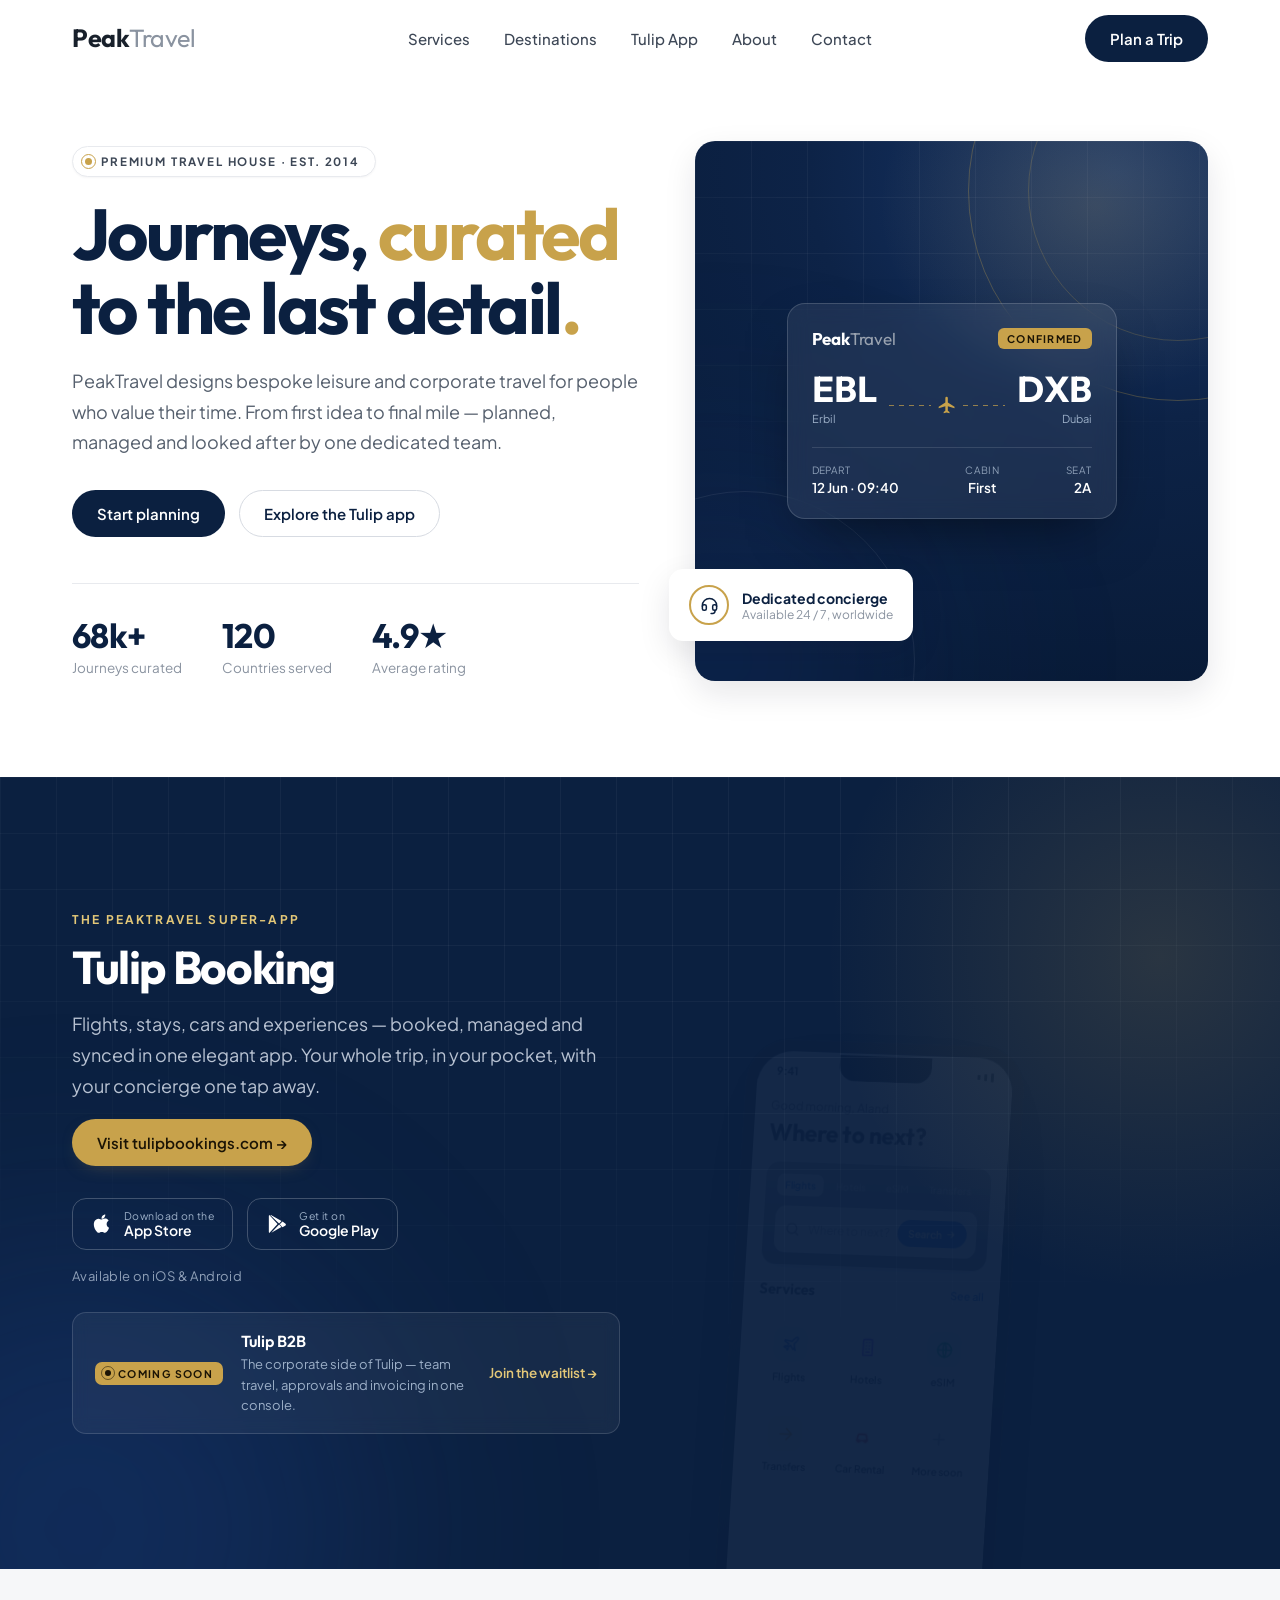
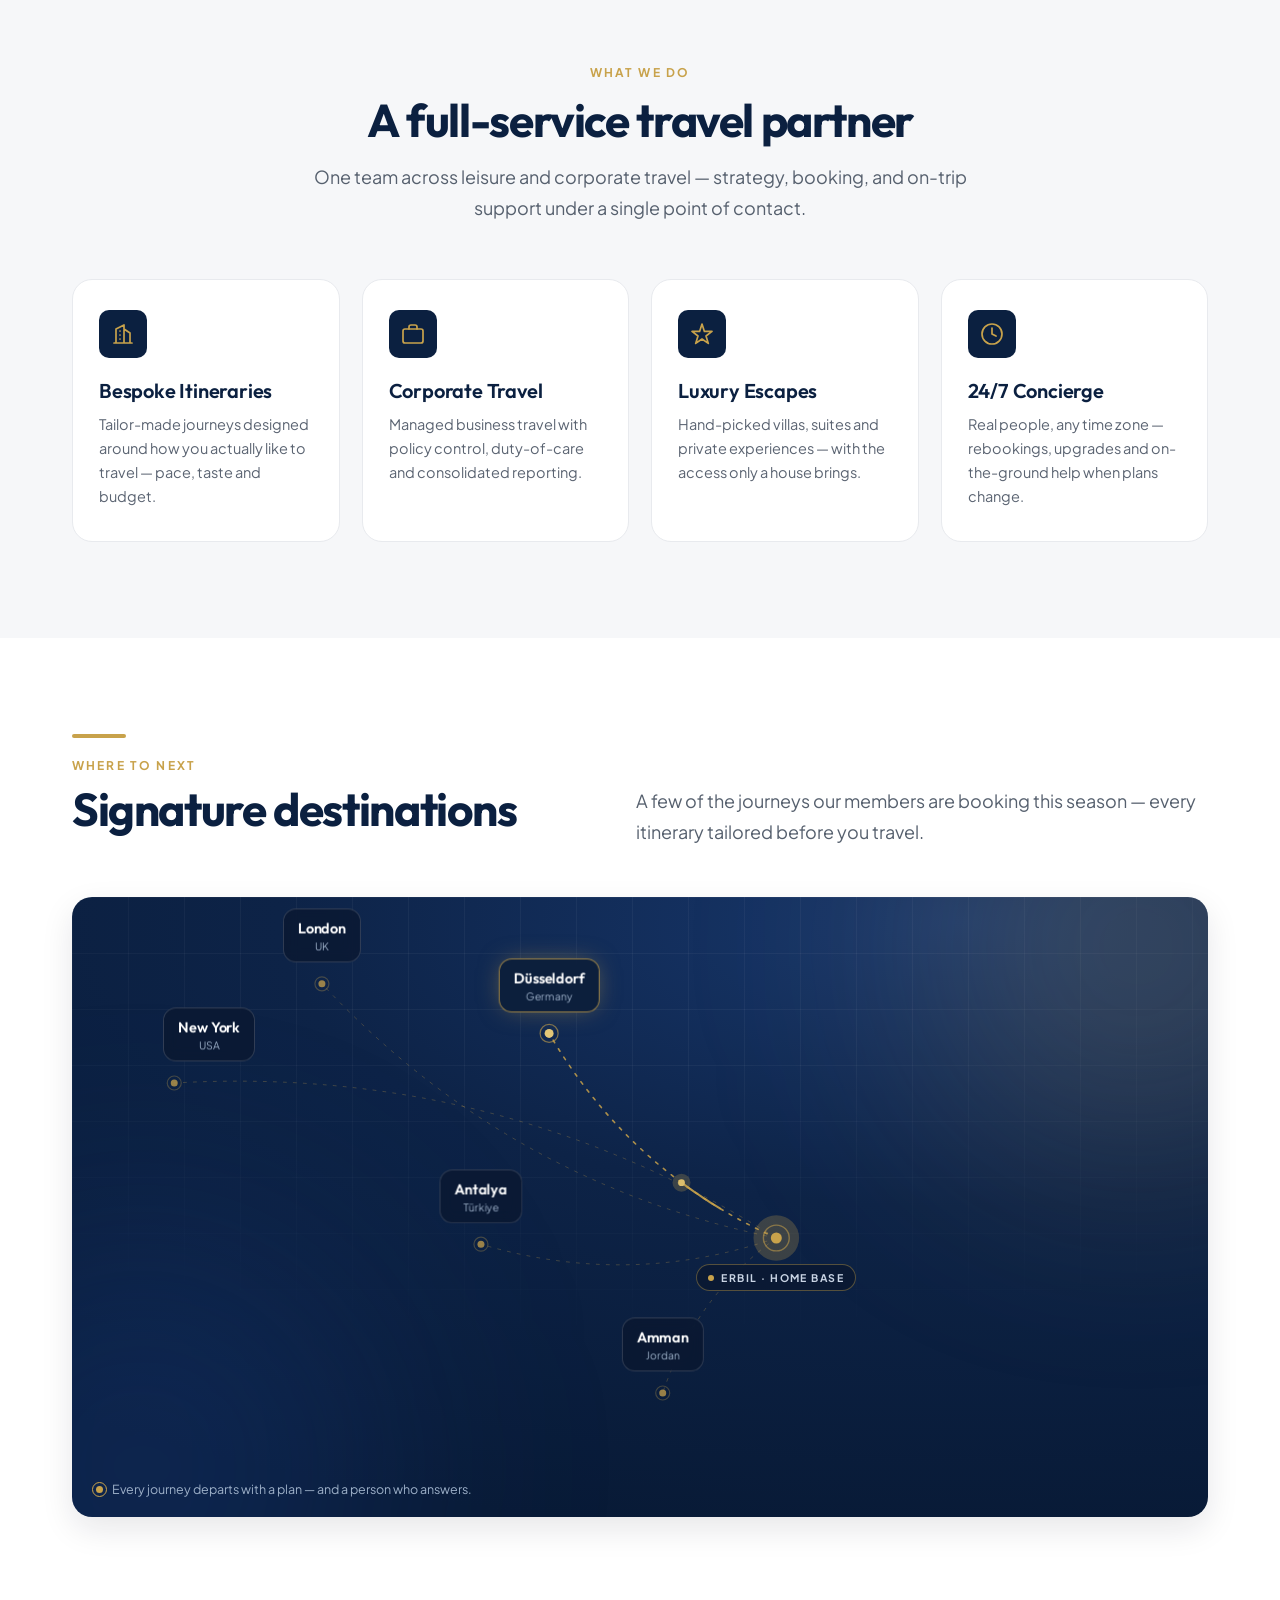
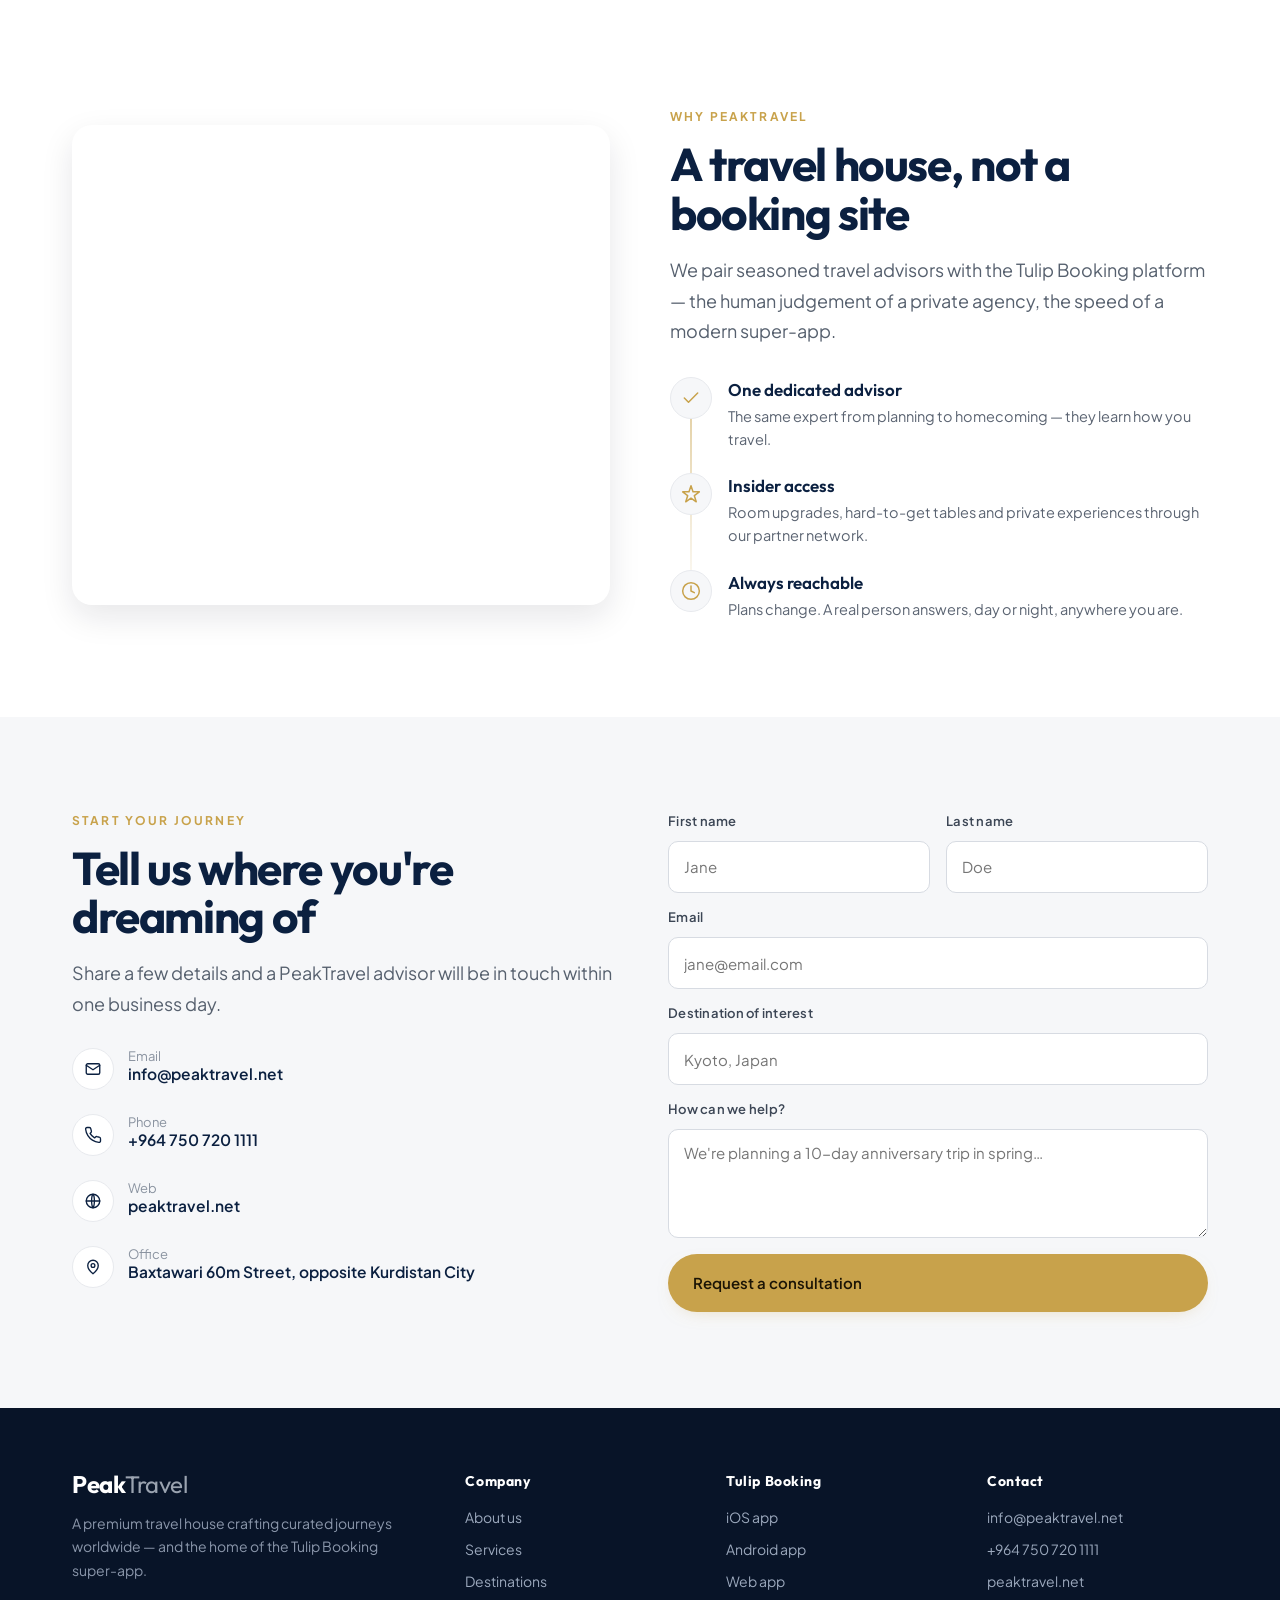
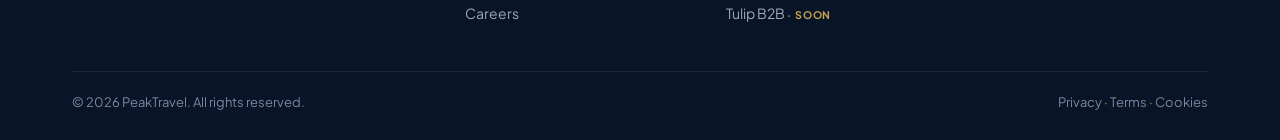
==== index.html @ 91e2e46b "Contact form: deliver submissions to contactform@peaktravel.net Replace the mailto handoff with Form" ====
<!doctype html>
<html lang="en">
<head>
<meta charset="utf-8" />
<meta name="viewport" content="width=device-width, initial-scale=1" />
<title>PeakTravel — Curated Journeys</title>
<link rel="stylesheet" href="styles.css" />
<link rel="icon" type="image/svg+xml" href="assets/logo-icon.svg" />
<script src="assets/image-slot.js"></script>
<style>
  *, *::before, *::after { box-sizing: border-box; }
  :root {
    --ink: #0B2040;
    --ink-2: #18202B;
    --gold: #C8A24B;
    --gold-soft: #E4C878;
    --gray: #8A93A0;
    --line: #E8EAEE;
    --bg: #FFFFFF;
    --bg-soft: #F6F7F9;
    --maxw: 1200px;
  }
  html { scroll-behavior: smooth; }
  body {
    margin: 0;
    font-family: var(--pt-font-body);
    color: var(--ink-2);
    background: var(--bg);
    -webkit-font-smoothing: antialiased;
  }
  a { color: inherit; text-decoration: none; }
  img { display: block; max-width: 100%; }
  .wrap { max-width: var(--maxw); margin: 0 auto; padding: 0 32px; }
  .display { font-family: var(--pt-font-display); }
  .eyebrow {
    font-family: var(--pt-font-body); font-size: 12px; font-weight: 700;
    letter-spacing: .18em; text-transform: uppercase; color: var(--gold);
    margin: 0 0 16px;
  }
  h2.section-title {
    font-family: var(--pt-font-display); font-weight: 700;
    font-size: clamp(30px, 4vw, 46px); letter-spacing: -0.03em; line-height: 1.05;
    margin: 0 0 18px; color: var(--ink);
  }
  .lead { font-size: 18px; line-height: 1.7; color: #56606E; max-width: 60ch; }

  /* ---------- Wordmark ---------- */
  .logo { font-family: var(--pt-font-display); font-size: 25px; letter-spacing: -0.02em; line-height: 1; white-space: nowrap; }
  .logo .peak { font-weight: 700; color: var(--ink-2); }
  .logo .travel { font-weight: 400; color: var(--gray); }
  .on-dark .logo .peak, .footer .logo .peak { color: #fff; }
  .on-dark .logo .travel, .footer .logo .travel { color: #9AA3B0; }

  /* ---------- Buttons ---------- */
  .btn {
    display: inline-flex; align-items: center; gap: 9px;
    font-family: var(--pt-font-body); font-weight: 600; font-size: 15px;
    padding: 13px 24px; border-radius: var(--pt-radius-pill);
    border: 1px solid transparent; cursor: pointer; transition: all var(--pt-dur) var(--pt-ease);
    white-space: nowrap;
  }
  .btn-primary { background: var(--ink); color: #fff; }
  .btn-primary:hover { background: #102a52; transform: translateY(-1px); box-shadow: 0 10px 26px -10px rgba(11,32,64,.6); }
  .btn-gold { background: var(--gold); color: #1b1405; }
  .btn-gold:hover { background: var(--gold-soft); transform: translateY(-1px); box-shadow: 0 10px 26px -10px rgba(200,162,75,.7); }
  .btn-ghost { background: transparent; color: var(--ink); border-color: #D7DBE2; }
  .btn-ghost:hover { border-color: var(--ink); }
  .btn-ghost.light { color: #fff; border-color: rgba(255,255,255,.3); }
  .btn-ghost.light:hover { border-color: #fff; background: rgba(255,255,255,.06); }

  /* ---------- Header ---------- */
  header {
    position: sticky; top: 0; z-index: 50;
    background: rgba(255,255,255,.82); backdrop-filter: saturate(180%) blur(14px);
    border-bottom: 1px solid transparent; transition: border-color var(--pt-dur), box-shadow var(--pt-dur);
  }
  header.scrolled { border-bottom-color: var(--line); box-shadow: 0 1px 0 rgba(15,23,42,.02); }
  .nav { display: flex; align-items: center; justify-content: space-between; height: 76px; }
  .nav-links { display: flex; align-items: center; gap: 34px; }
  .nav-links a {
    font-size: 15px; font-weight: 500; color: #3C4655; position: relative; padding: 4px 0;
    transition: color var(--pt-dur);
  }
  .nav-links a::after {
    content: ""; position: absolute; left: 0; right: 100%; bottom: -2px; height: 2px;
    background: var(--gold); transition: right var(--pt-dur) var(--pt-ease);
  }
  .nav-links a:hover { color: var(--ink); }
  .nav-links a:hover::after, .nav-links a.active::after { right: 0; }
  .nav-links a.active { color: var(--ink); }
  .nav-right { display: flex; align-items: center; gap: 18px; }
  .menu-btn { display: none; background: none; border: 0; cursor: pointer; padding: 4px; }
  .mobile-menu { display: none; }
  @media (max-width: 880px) {
    .nav-links { display: none; }
    .nav-cta { display: none; }
    .menu-btn { display: inline-flex; }
    .mobile-menu { display: flex; flex-direction: column; gap: 4px; max-height: 0; overflow: hidden; transition: max-height .36s var(--pt-ease); background: rgba(255,255,255,.97); backdrop-filter: saturate(180%) blur(14px); border-bottom: 1px solid var(--line); padding: 0 32px; }
    .mobile-menu.open { max-height: 420px; padding: 10px 32px 22px; }
    .mobile-menu a { font-size: 16px; font-weight: 500; color: #2A3340; padding: 13px 2px; border-bottom: 1px solid #F0F2F5; }
    .mobile-menu a.btn { border-bottom: 0; color: #fff; }
  }

  /* ---------- Hero ---------- */
  .hero { position: relative; overflow: hidden; padding: 88px 0 96px; }
  .hero-grid { display: grid; grid-template-columns: 1.05fr 0.95fr; gap: 56px; align-items: center; }
  .hero h1 {
    font-family: var(--pt-font-display); font-weight: 700;
    font-size: clamp(40px, 6vw, 72px); line-height: 1.02; letter-spacing: -0.035em;
    margin: 0 0 22px; color: var(--ink);
  }
  .hero h1 .em { color: var(--gold); }
  .hero .lead { margin-bottom: 32px; }
  .hero-cta { display: flex; gap: 14px; flex-wrap: wrap; }
  .hero-stats { display: flex; gap: 40px; margin-top: 46px; padding-top: 30px; border-top: 1px solid var(--line); }
  .stat .n { font-family: var(--pt-font-display); font-weight: 700; font-size: 34px; letter-spacing: -0.02em; color: var(--ink); }
  .stat .l { font-size: 13.5px; color: var(--gray); margin-top: 2px; }
  .hero-visual { position: relative; }
  .hero-visual image-slot { width: 100%; height: 540px; box-shadow: var(--pt-shadow-3); }
  .hero-badge {
    position: absolute; left: -26px; bottom: 40px; background: #fff;
    border-radius: var(--pt-radius-md); box-shadow: var(--pt-shadow-3);
    padding: 16px 20px; display: flex; align-items: center; gap: 13px;
  }
  .hero-badge .ring { width: 40px; height: 40px; border-radius: 50%; border: 2px solid var(--gold); display: flex; align-items: center; justify-content: center; font-family: var(--pt-font-display); font-weight: 700; color: var(--ink); }
  .hero-badge .t1 { font-weight: 700; font-size: 14px; color: var(--ink); }
  .hero-badge .t2 { font-size: 12px; color: var(--gray); }
  @media (max-width: 880px) {
    .hero-grid { grid-template-columns: 1fr; gap: 36px; }
    .hero-visual image-slot { height: 360px; }
  }

  /* ---------- Section base ---------- */
  section { padding: 96px 0; }
  .section-head { max-width: 720px; margin: 0 auto 56px; text-align: center; }
  .section-head .lead { margin: 0 auto; }

  /* ---------- Services ---------- */
  #services { background: var(--bg-soft); }
  .svc-grid { display: grid; grid-template-columns: repeat(4, 1fr); gap: 22px; }
  .svc {
    background: #fff; border: 1px solid var(--line); border-radius: var(--pt-radius-lg);
    padding: 30px 26px 32px; transition: transform var(--pt-dur) var(--pt-ease), box-shadow var(--pt-dur);
  }
  .svc:hover { transform: translateY(-6px); box-shadow: var(--pt-shadow-3); border-color: #DDE1E8; }
  .svc .ico { width: 48px; height: 48px; border-radius: var(--pt-radius-sm); background: #0B2040; color: var(--gold); display: flex; align-items: center; justify-content: center; margin-bottom: 20px; }
  .svc h3 { font-family: var(--pt-font-display); font-weight: 600; font-size: 20px; letter-spacing: -0.01em; margin: 0 0 10px; color: var(--ink); }
  .svc p { font-size: 14.5px; line-height: 1.65; color: #5B6472; margin: 0; }
  @media (max-width: 980px) { .svc-grid { grid-template-columns: repeat(2, 1fr); } }
  @media (max-width: 560px) { .svc-grid { grid-template-columns: 1fr; } }

  /* ---------- Destinations — Route Board ---------- */
  .routes-panel { position: relative; height: 620px; border-radius: var(--pt-radius-lg); overflow: hidden;
    background: radial-gradient(130% 100% at 78% 4%, #18386e 0%, #0d2347 46%, #081a36 100%); box-shadow: var(--pt-shadow-3); }
  #routes-canvas { position: absolute; inset: 0; width: 100%; height: 100%; display: block; z-index: 1; }
  .node-chip { position: absolute; z-index: 3; transform: translate(-50%, -140%); display: flex; flex-direction: column; align-items: center; gap: 2px; padding: 9px 14px; border-radius: 13px; background: rgba(10,23,46,.72); border: 1px solid rgba(255,255,255,.16); backdrop-filter: blur(8px); cursor: pointer; white-space: nowrap;
    transition: border-color var(--pt-dur) var(--pt-ease), box-shadow var(--pt-dur) var(--pt-ease), background var(--pt-dur) var(--pt-ease), transform var(--pt-dur) var(--pt-ease); }
  .node-chip b { font-family: var(--pt-font-display); font-weight: 600; font-size: 14.5px; color: #fff; letter-spacing: -0.01em; }
  .node-chip span { font-size: 10.5px; color: #9DB0C8; }
  .node-chip:hover, .node-chip.active { border-color: rgba(200,162,75,.75); background: rgba(13,30,58,.9); box-shadow: 0 0 26px -6px rgba(200,162,75,.55); }
  .node-chip:hover { transform: translate(-50%, -146%); }
  .node-chip.edge-l { transform: translate(-12%, -140%); }
  .node-chip.edge-l:hover { transform: translate(-12%, -146%); }
  .node-chip.edge-r { transform: translate(-88%, -140%); }
  .node-chip.edge-r:hover { transform: translate(-88%, -146%); }
  .hub-tag { position: absolute; z-index: 3; transform: translate(-50%, 26px); display: inline-flex; align-items: center; gap: 7px; font-size: 10.5px; font-weight: 700; letter-spacing: .14em; text-transform: uppercase; color: #C9D4E4; background: rgba(10,23,46,.7); border: 1px solid rgba(200,162,75,.4); padding: 6px 11px; border-radius: 999px; backdrop-filter: blur(6px); pointer-events: none; }
  .hub-tag .dot { width: 6px; height: 6px; border-radius: 50%; background: var(--gold); }
  .routes-foot { position: absolute; left: 24px; bottom: 20px; z-index: 3; display: flex; align-items: center; gap: 9px; font-size: 12.5px; color: #9DB0C8; }
  .routes-foot .dot { width: 7px; height: 7px; border-radius: 50%; background: var(--gold); position: relative; flex: none; }
  .routes-foot .dot::after { content: ""; position: absolute; inset: -4px; border-radius: 50%; border: 1px solid var(--gold); animation: ping 1.9s cubic-bezier(0,0,.2,1) infinite; }
  @media (max-width: 880px) { .routes-panel { height: 520px; } .node-chip { padding: 7px 11px; } .node-chip b { font-size: 12.5px; } .node-chip span { font-size: 9.5px; } }
  @media (prefers-reduced-motion: reduce) { .routes-foot .dot::after { animation: none; } }

  /* ---------- Tulip showcase ---------- */
  #tulip { background: var(--ink); color: #fff; overflow: hidden; position: relative; }
  #tulip::before { content:""; position:absolute; width:760px; height:760px; right:-260px; top:-200px; border-radius:50%; background: radial-gradient(circle, rgba(200,162,75,.16), transparent 62%); pointer-events:none; }
  .tulip-grid { display: grid; grid-template-columns: 1fr 1fr; gap: 40px; align-items: center; position: relative; }
  #tulip .eyebrow { color: var(--gold-soft); }
  #tulip h2 { color: #fff; }
  #tulip .lead { color: #B8C2D2; }
  .badges { display: flex; gap: 14px; margin: 30px 0 18px; flex-wrap: wrap; }
  .store {
    display: inline-flex; align-items: center; gap: 11px; padding: 11px 18px;
    border: 1px solid rgba(255,255,255,.22); border-radius: var(--pt-radius-md);
    transition: all var(--pt-dur) var(--pt-ease); cursor: pointer;
  }
  .store:hover { background: rgba(255,255,255,.07); border-color: rgba(255,255,255,.4); transform: translateY(-2px); }
  .store .glyph { width: 22px; height: 22px; color: #fff; }
  .store .st { display: flex; flex-direction: column; line-height: 1.15; }
  .store .st small { font-size: 10.5px; color: #9DB0C8; letter-spacing: .04em; }
  .store .st b { font-size: 14px; font-weight: 600; }
  .avail { font-size: 13px; color: #8FA0B8; letter-spacing: .03em; }

  /* ---------- Tulip B2B — coming soon ---------- */
  .b2b { display: flex; align-items: center; gap: 18px; margin-top: 28px; max-width: 560px; scroll-margin-top: 96px;
    background: rgba(255,255,255,.05); border: 1px solid rgba(255,255,255,.14);
    border-radius: var(--pt-radius-md); padding: 18px 22px; backdrop-filter: blur(8px); }
  .b2b .tag { flex: none; display: inline-flex; align-items: center; gap: 7px; font-size: 10.5px; font-weight: 700; letter-spacing: .13em; text-transform: uppercase; color: #1b1405; background: var(--gold); padding: 5px 10px; border-radius: 7px; }
  .b2b .tag .pulse { width: 6px; height: 6px; border-radius: 50%; background: #1b1405; position: relative; }
  .b2b .tag .pulse::after { content: ""; position: absolute; inset: -4px; border-radius: 50%; border: 1px solid rgba(27,20,5,.55); animation: ping 1.8s cubic-bezier(0,0,.2,1) infinite; }
  @keyframes ping { 0% { transform: scale(.5); opacity: 1; } 80%, 100% { transform: scale(1.6); opacity: 0; } }
  .b2b b { font-family: var(--pt-font-display); font-weight: 600; font-size: 16px; color: #fff; display: block; }
  .b2b p { margin: 3px 0 0; font-size: 13px; line-height: 1.55; color: #9DB0C8; }
  .b2b a.wl { margin-left: auto; flex: none; font-size: 13.5px; font-weight: 600; color: var(--gold-soft); white-space: nowrap; border-bottom: 1px solid transparent; transition: border-color var(--pt-dur); }
  .b2b a.wl:hover { border-bottom-color: var(--gold-soft); }
  @media (max-width: 560px) { .b2b { flex-wrap: wrap; } .b2b a.wl { margin-left: 0; } }
  @media (prefers-reduced-motion: reduce) { .b2b .tag .pulse::after { animation: none; } }

  @keyframes glowDrift { 0%, 100% { opacity: .8; transform: translate3d(0,0,0) scale(1); } 50% { opacity: 1; transform: translate3d(-30px, 24px, 0) scale(1.07); } }
  @media (prefers-reduced-motion: no-preference) { #tulip::before { animation: glowDrift 11s ease-in-out infinite; } }

  /* phones */
  .stage { position: relative; height: 600px; display: flex; align-items: center; justify-content: center; perspective: 1600px; padding-right: 130px; }
  .ph-main, .ph-sub { will-change: transform, opacity; }
  .phone {
    position: relative; width: 290px; height: 590px; border-radius: 46px;
    background: linear-gradient(155deg, #20262E, #0d1116); padding: 12px;
    box-shadow: 0 40px 90px -30px rgba(0,0,0,.8), 0 0 0 1px rgba(255,255,255,.05) inset, 0 0 60px -10px rgba(200,162,75,.25);
    transform: rotateY(-16deg) rotateX(6deg) rotateZ(2deg);
    transform-style: preserve-3d; will-change: transform;
  }
  .phone.float { animation: floaty 7s ease-in-out infinite; }
  @keyframes floaty { 0%,100% { transform: rotateY(-16deg) rotateX(6deg) rotateZ(2deg) translateY(0); } 50% { transform: rotateY(-13deg) rotateX(5deg) rotateZ(1.5deg) translateY(-18px); } }
  .phone .screen { position: relative; width: 100%; height: 100%; border-radius: 36px; overflow: hidden; background: #0e1420; }
  .phone .screen image-slot { width: 100%; height: 100%; }
  .phone .notch { position: absolute; top: 14px; left: 50%; transform: translateX(-50%); width: 96px; height: 26px; background: #0c1015; border-radius: 0 0 16px 16px; z-index: 4; }
  .ph-sub { position: absolute; left: calc(50% + 26px); top: 108px; z-index: -1; }
  .phone-2 {
    position: relative; width: 234px; height: 476px; border-radius: 38px;
    background: linear-gradient(155deg, #20262E, #0d1116); padding: 10px;
    box-shadow: 0 30px 70px -28px rgba(0,0,0,.75), 0 0 0 1px rgba(255,255,255,.04) inset;
    transform: rotateY(-15deg) rotateX(5deg) rotateZ(5deg); opacity: .96;
  }
  .phone-2.float { animation: floaty2 8s ease-in-out infinite; }
  @keyframes floaty2 { 0%,100% { transform: rotateY(-15deg) rotateX(5deg) rotateZ(5deg) translateY(0);} 50% { transform: rotateY(-13deg) rotateX(4deg) rotateZ(4.5deg) translateY(-12px);} }
  .phone-2 .screen { position:relative; width:100%; height:100%; border-radius: 30px; overflow:hidden; background:#0e1420;}
  .phone-2 .screen image-slot { width:100%; height:100%; }
  @media (max-width: 980px) {
    .tulip-grid { grid-template-columns: 1fr; gap: 20px; }
    .stage { height: 540px; transform: scale(.92); }
  }
  @media (max-width: 640px) {
    .ph-sub { display: none; }
    .stage { padding-right: 0; }
  }

  /* ---------- About / why ---------- */
  #about .about-grid { display:grid; grid-template-columns: 1fr 1fr; gap: 60px; align-items:center; }
  .why-list { display: grid; gap: 22px; margin-top: 8px; }
  .why { display: flex; gap: 16px; }
  .why .b { flex: none; width: 42px; height: 42px; border-radius: 50%; background: var(--bg-soft); border: 1px solid var(--line); display:flex; align-items:center; justify-content:center; color: var(--gold); }
  .why h4 { font-family: var(--pt-font-display); font-weight:600; font-size: 17px; margin: 2px 0 5px; color: var(--ink); }
  .why p { font-size: 14.5px; color:#5B6472; margin:0; line-height:1.6; }
  .about-visual image-slot, .about-visual .imgfill { width:100%; height: 480px; border-radius: var(--pt-radius-lg); box-shadow: var(--pt-shadow-3); }
  @media (max-width:880px){ #about .about-grid{ grid-template-columns:1fr; gap:36px;} .about-visual image-slot{height:340px;} }

  /* ---------- Contact ---------- */
  #contact { background: var(--bg-soft); }
  .contact-grid { display:grid; grid-template-columns: 1fr 1fr; gap: 56px; }
  .form { display: grid; gap: 16px; }
  .field { display:grid; gap:7px; }
  .field label { font-size: 13px; font-weight:600; color:#3C4655; letter-spacing:.02em; }
  .field input, .field textarea, .field select {
    font-family: var(--pt-font-body); font-size: 15px; padding: 13px 15px;
    border: 1px solid #D7DBE2; border-radius: var(--pt-radius-sm); background:#fff; color: var(--ink-2);
    transition: border-color var(--pt-dur), box-shadow var(--pt-dur);
  }
  .field input:focus, .field textarea:focus, .field select:focus { outline:none; border-color: var(--gold); box-shadow: 0 0 0 3px rgba(200,162,75,.16); }
  .field.row2 { grid-template-columns: 1fr 1fr; display:grid; gap:16px; }
  .contact-info .ci { display:flex; gap:14px; margin-bottom: 24px; align-items:flex-start; }
  .contact-info .ci .b { flex:none; width:42px;height:42px;border-radius:50%; background:#fff; border:1px solid var(--line); display:flex;align-items:center;justify-content:center;color:var(--ink);}
  .contact-info .ci .t1 { font-size:13px; color:var(--gray); }
  .contact-info .ci .t2 { font-weight:600; color: var(--ink); font-size:15.5px; }
  @media (max-width:880px){ .contact-grid{ grid-template-columns:1fr; gap:36px;} .field.row2{grid-template-columns:1fr;} }

  /* ---------- Footer ---------- */
  .footer { background: #081428; color: #B8C2D2; padding: 64px 0 30px; }
  .footer-grid { display:grid; grid-template-columns: 1.6fr 1fr 1fr 1fr; gap: 40px; }
  .footer .logo { font-size: 24px; margin-bottom: 16px; }
  .footer p.desc { font-size: 14px; line-height:1.7; color:#8B97AB; max-width: 34ch; }
  .footer h5 { font-family: var(--pt-font-display); color:#fff; font-size: 14px; letter-spacing:.04em; margin:0 0 16px; }
  .footer ul { list-style:none; margin:0; padding:0; display:grid; gap:11px; }
  .footer ul a { font-size:14px; color:#9CA9BD; transition: color var(--pt-dur); }
  .footer ul a:hover { color:#fff; }
  .footer .bottom { margin-top: 48px; padding-top: 22px; border-top:1px solid rgba(255,255,255,.08); display:flex; justify-content:space-between; align-items:center; font-size:13px; color:#7A879C; flex-wrap:wrap; gap:12px; }
  .footer .bottom .dot { color: var(--gold); }
  @media (max-width:880px){ .footer-grid{grid-template-columns:1fr 1fr; gap:32px;} }

  /* ---- Tulip app mock screens ---- */
  .tb { position:absolute; inset:0; background:#F4F6F9; font-family:var(--pt-font-body); color:#0E1B2E; display:flex; flex-direction:column; overflow:hidden; text-align:left; }
  .tb-status { display:flex; justify-content:space-between; align-items:center; padding:13px 20px 2px; font-size:11px; font-weight:700; }
  .tb-status .sb { display:flex; gap:4px; align-items:center; }
  .tb-status .sb i { display:block; width:3px; height:8px; background:#0E1B2E; border-radius:1px; }
  .tb-head { display:flex; align-items:center; justify-content:space-between; padding:8px 16px 10px; }
  .tb-brand { display:flex; align-items:center; gap:7px; }
  .tb-brand img { width:18px; height:18px; }
  .tb-brand b { font-family:var(--pt-font-display); font-weight:700; font-size:15px; color:#1967D2; letter-spacing:-0.01em; }
  .tb-av { width:30px; height:30px; border-radius:50%; background:linear-gradient(135deg,#3B82F6,#0E3D7E); }
  .tb-body { flex:1; overflow:hidden; padding:0 16px; }
  .tb-greet { font-family:var(--pt-font-display); font-weight:700; font-size:18px; letter-spacing:-0.02em; margin:2px 0 13px; }
  .tb-search { background:#fff; border-radius:16px; box-shadow:0 10px 24px -12px rgba(15,23,42,.22); padding:4px 4px 6px; }
  .tb-tabs { display:flex; gap:4px; padding:4px; }
  .tb-tab { flex:1; text-align:center; font-size:11px; font-weight:600; padding:7px 0; border-radius:9px; color:#6B7585; }
  .tb-tab.on { background:#EAF1FC; color:#1967D2; }
  .tb-row { display:flex; align-items:center; gap:11px; padding:10px 12px; border-top:1px solid #EEF1F5; }
  .tb-row svg { color:#1967D2; flex:none; }
  .tb-row .l { font-size:9.5px; color:#94A0B0; letter-spacing:.04em; }
  .tb-row .v { font-size:13px; font-weight:600; color:#0E1B2E; margin-top:1px; }
  .tb-go { margin:8px 6px 4px; background:#1967D2; color:#fff; text-align:center; font-weight:600; font-size:13px; padding:12px; border-radius:11px; }
  .tb-sec { font-size:13px; font-weight:700; margin:16px 2px 9px; display:flex; justify-content:space-between; align-items:center; }
  .tb-sec a { color:#1967D2; font-size:11px; font-weight:600; }
  .tb-cards { display:flex; gap:11px; }
  .tb-card { flex:1; border-radius:13px; overflow:hidden; background:#fff; box-shadow:0 6px 16px -11px rgba(15,23,42,.25); }
  .tb-card .img { height:72px; position:relative; }
  .tb-card .img b { position:absolute; top:7px; right:7px; background:rgba(255,255,255,.92); color:#1967D2; font-size:9px; font-weight:700; padding:2px 6px; border-radius:6px; }
  .tb-card .ct { padding:8px 9px 10px; }
  .tb-card .ct .nm { font-size:12px; font-weight:600; }
  .tb-card .ct .lo { font-size:10px; color:#94A0B0; margin-top:1px; }
  .tb-card .ct .p { font-size:11px; color:#1967D2; font-weight:700; margin-top:5px; }
  .tb-nav { display:flex; justify-content:space-around; padding:9px 8px 15px; background:#fff; border-top:1px solid #EEF1F5; }
  .tb-nav .it { display:flex; flex-direction:column; align-items:center; gap:3px; font-size:9px; color:#9AA6B5; }
  .tb-nav .it.on { color:#1967D2; }
  /* detail screen */
  .tb-hero { height:160px; position:relative; background:linear-gradient(140deg,#3B82F6,#0E3D7E); }
  .tb-hero .top { position:absolute; top:14px; left:14px; right:14px; display:flex; justify-content:space-between; }
  .tb-hero .ic { width:28px; height:28px; border-radius:50%; background:rgba(255,255,255,.9); display:flex; align-items:center; justify-content:center; color:#1967D2; }
  .tb-hero .ttl { position:absolute; left:16px; bottom:14px; color:#fff; }
  .tb-hero .ttl b { font-family:var(--pt-font-display); font-weight:700; font-size:18px; }
  .tb-hero .ttl span { display:block; font-size:11px; opacity:.85; margin-top:2px; }
  .tb-d { padding:14px 16px; }
  .tb-d .rate { display:flex; align-items:center; gap:6px; font-size:12px; color:#0E1B2E; font-weight:600; }
  .tb-d .rate .g { color:#C8A24B; }
  .tb-chips { display:flex; flex-wrap:wrap; gap:7px; margin:13px 0; }
  .tb-chips span { font-size:10.5px; background:#EAF1FC; color:#1967D2; padding:5px 10px; border-radius:8px; font-weight:600; }
  .tb-d p { font-size:11.5px; line-height:1.6; color:#5B6573; margin:6px 0 0; }
  .tb-book { margin-top:auto; display:flex; align-items:center; justify-content:space-between; padding:13px 16px 18px; background:#fff; border-top:1px solid #EEF1F5; }
  .tb-book .pr b { font-family:var(--pt-font-display); font-weight:700; font-size:18px; color:#0E1B2E; }
  .tb-book .pr span { font-size:11px; color:#94A0B0; }
  .tb-book .rb { background:#1967D2; color:#fff; font-weight:600; font-size:13px; padding:11px 22px; border-radius:11px; }

  /* reveal on scroll */
  .reveal { transition: opacity .7s var(--pt-ease), transform .7s var(--pt-ease); }
  .reveal.pending { opacity: 0; transform: translateY(24px); }
  @media (prefers-reduced-motion: reduce) { .reveal, .reveal.pending { opacity:1; transform:none; } .phone.float, .phone-2.float { animation: none; } .feat { animation: none; } .ph-main, .ph-sub, .feat { opacity: 1 !important; transform: none !important; } html{scroll-behavior:auto;} }
  .feat{position:absolute;display:flex;align-items:center;gap:10px;background:rgba(10,23,46,.86);border:1px solid rgba(255,255,255,.18);backdrop-filter:blur(9px);border-radius:14px;padding:11px 15px;color:#fff;box-shadow:0 20px 44px -22px rgba(0,0,0,.65);animation:floaty 7s ease-in-out infinite;z-index:3}
  .feat .fi{width:32px;height:32px;border-radius:9px;background:rgba(200,162,75,.18);color:var(--gold-soft);display:flex;align-items:center;justify-content:center;flex:none}
  .feat b{font-size:13px;font-weight:600;display:block;line-height:1.2}
  .feat small{font-size:10.5px;color:#9DB0C8}
  .feat.f1{left:-2%;top:16%;animation-delay:.5s}
  .feat.f2{right:-3%;bottom:9%;animation-delay:1.5s}
  @media(max-width:980px){.feat{display:none}}

  .tb-body2{flex:1;overflow:hidden;padding:14px 16px;display:flex;flex-direction:column;gap:15px;background:#F9FAFB}
  .th-greet small{font-size:12px;color:#717182;font-weight:500}
  .th-greet h1{font-family:var(--pt-font-display);font-weight:700;font-size:24px;letter-spacing:-0.02em;color:#1F2937;margin:3px 0 0}
  .th-hero{border-radius:14px;overflow:hidden;position:relative;box-shadow:0 6px 16px -8px rgba(15,23,42,.28)}
  .th-hero .bg{position:absolute;inset:0;background:url('https://images.unsplash.com/photo-1488646953014-85cb44e25828?auto=format&fit=crop&w=1200&q=85') center/cover}
  .th-hero .ov{position:absolute;inset:0;background:linear-gradient(rgba(15,23,42,.32),rgba(15,23,42,.56))}
  .th-hero .in{position:relative;padding:12px;display:flex;flex-direction:column;gap:10px}
  .th-tabs{display:flex;gap:5px}
  .th-tab{font-size:10px;font-weight:600;color:rgba(255,255,255,.82);padding:5px 8px;border-radius:7px;white-space:nowrap;transition:background .35s,color .35s}
  .th-tab.on{background:rgba(255,255,255,.95);color:#1967D2}
  .th-srch{display:flex;align-items:center;gap:8px;padding:10px;border-radius:11px;background:rgba(255,255,255,.93)}
  .th-srch .hint{flex:1;font-size:12px;color:#9AA0AB}
  .th-srch .go{display:flex;align-items:center;gap:4px;background:#1967D2;color:#fff;font-size:10.5px;font-weight:700;padding:7px 11px;border-radius:999px}
  .th-sec{display:flex;justify-content:space-between;align-items:baseline}
  .th-sec b{font-family:var(--pt-font-display);font-weight:700;font-size:15px;color:#1F2937}
  .th-sec a{font-size:11px;color:#1967D2;font-weight:600}
  .th-grid{display:flex;flex-wrap:wrap;gap:7px}
  .th-tile{width:calc(33.33% - 5px);background:#fff;border:1px solid #ECECF0;border-radius:14px;padding:12px 6px;display:flex;flex-direction:column;align-items:center;gap:8px;box-shadow:0 1px 2px rgba(15,23,42,.04)}
  .th-tile .bub{width:36px;height:36px;border-radius:11px;display:flex;align-items:center;justify-content:center}
  .th-tile .nm{font-size:10.5px;font-weight:600;color:#1F2937}

  /* ========================================================
     ENERGY LAYER — Corevia-inspired liveliness, navy + gold.
     Ambient glow + gridlines + cursor spotlight on dark panels;
     signature card hover; live-dot eyebrow chip; marquee.
     Gold stays disciplined at rest, comes alive on interaction.
     ======================================================== */
  .gridlines { position:absolute; inset:0; pointer-events:none; z-index:0;
    background-image: linear-gradient(rgba(255,255,255,.045) 1px, transparent 1px), linear-gradient(90deg, rgba(255,255,255,.045) 1px, transparent 1px);
    background-size: 56px 56px;
    -webkit-mask-image: radial-gradient(130% 100% at 50% 0%, #000 26%, transparent 76%);
    mask-image: radial-gradient(130% 100% at 50% 0%, #000 26%, transparent 76%); }
  .glowfield { position:absolute; inset:0; overflow:hidden; pointer-events:none; z-index:0; }
  .glowfield .g { position:absolute; border-radius:9999px; filter:blur(120px); }
  .glowfield .g-gold { background: rgba(200,162,75,.20); }
  .glowfield .g-blue { background: rgba(40,92,190,.20); }
  .spotlight { position:absolute; inset:0; pointer-events:none; z-index:0; opacity:0;
    transition: opacity .45s var(--pt-ease);
    background: radial-gradient(300px circle at var(--mx,50%) var(--my,50%), rgba(200,162,75,.15), transparent 62%); }
  .has-spot:hover .spotlight { opacity:1; }

  /* Live-dot pill eyebrow */
  .eyebrow-chip { display:inline-flex; align-items:center; gap:9px; padding:7px 15px 7px 12px;
    border:1px solid var(--line); border-radius: var(--pt-radius-pill); background:#fff; box-shadow: var(--pt-shadow-1);
    font-family: var(--pt-font-body); font-size:11.5px; font-weight:700; letter-spacing:.16em; text-transform:uppercase; color:#3C4655; margin:0 0 20px; }
  .eyebrow-chip .livedot { width:7px; height:7px; border-radius:50%; background: var(--gold); position:relative; flex:none; }
  .eyebrow-chip .livedot::after { content:""; position:absolute; inset:-4px; border-radius:50%; border:1px solid var(--gold); animation: ping 1.9s cubic-bezier(0,0,.2,1) infinite; }

  /* Short gold rule + split section heads */
  .rule { width:54px; height:4px; border-radius:2px; background: var(--gold); margin:0 0 20px; }
  .section-head.split { max-width:none; margin:0 0 46px; text-align:left; display:grid; grid-template-columns: 1fr auto; gap:32px; align-items:end; }
  .section-head.split .eyebrow { margin-bottom:12px; }
  .section-head.split .lead { margin:0; max-width:44ch; padding-bottom:4px; }
  @media (max-width:820px){ .section-head.split { grid-template-columns:1fr; gap:16px; } }

  /* Service cards — signature gold hover (original 4-up layout) */
  .svc { position:relative; overflow:hidden; transition: transform var(--pt-dur) var(--pt-ease), box-shadow var(--pt-dur) var(--pt-ease), border-color var(--pt-dur) var(--pt-ease); }
  .svc::after { content:""; position:absolute; top:-50px; right:-50px; width:150px; height:150px; border-radius:50%; background: radial-gradient(circle, rgba(200,162,75,.28), transparent 62%); opacity:0; transition: opacity var(--pt-dur) var(--pt-ease); pointer-events:none; }
  .svc .ico { transition: box-shadow var(--pt-dur) var(--pt-ease); }
  .svc:hover { transform: translateY(-8px); border-color: var(--gold); box-shadow: var(--pt-shadow-3), 0 0 34px -8px rgba(200,162,75,.45); }
  .svc:hover::after { opacity:1; }
  .svc:hover .ico { box-shadow: 0 0 22px -4px rgba(200,162,75,.55); }

  /* Glowing gold button */
  .btn-gold { box-shadow: 0 6px 20px -12px rgba(200,162,75,.55); }
  .btn-gold:hover { background: var(--gold-soft); transform: translateY(-1px); box-shadow: 0 12px 30px -10px rgba(200,162,75,.8), 0 0 26px -6px rgba(200,162,75,.55); }

  /* (destination card hover rules removed — section replaced by Route Board) */

  /* Connected why-list */
  .why-list { position:relative; }
  .why-list::before { content:""; position:absolute; left:20px; top:12px; bottom:12px; width:2px; z-index:0; background: linear-gradient(180deg, rgba(200,162,75,.55), rgba(200,162,75,0)); }
  .why { position:relative; z-index:1; }
  .why .b { transition: border-color var(--pt-dur) var(--pt-ease), box-shadow var(--pt-dur) var(--pt-ease), color var(--pt-dur) var(--pt-ease); }
  .why:hover .b { border-color: var(--gold); color: var(--gold); box-shadow: 0 0 0 4px rgba(200,162,75,.10), 0 0 20px -4px rgba(200,162,75,.5); }

  /* (marquee removed) */

  /* Back to top */
  .to-top { position:fixed; right:26px; bottom:26px; z-index:60; width:46px; height:46px; border-radius:50%; background: var(--gold); color:#1b1405; border:0; cursor:pointer; display:flex; align-items:center; justify-content:center; box-shadow: 0 10px 28px -8px rgba(200,162,75,.6); opacity:0; transform: translateY(10px) scale(.9); pointer-events:none; transition: all var(--pt-dur) var(--pt-ease); }
  .to-top.show { opacity:1; transform:none; pointer-events:auto; }
  .to-top:hover { background: var(--gold-soft); box-shadow: 0 0 32px -4px rgba(200,162,75,.8); }

  @media (max-width:980px){ }
  @media (prefers-reduced-motion: reduce){ .eyebrow-chip .livedot::after { animation:none; } .spotlight { display:none; } }

</style>
</head>
<body>

<header id="top">
  <div class="wrap nav">
    <a href="#top" class="logo"><span class="peak">Peak</span><span class="travel">Travel</span></a>
    <nav class="nav-links">
      <a href="#services">Services</a>
      <a href="#destinations">Destinations</a>
      <a href="#tulip">Tulip App</a>
      <a href="#about">About</a>
      <a href="#contact">Contact</a>
    </nav>
    <div class="nav-right">
      <a href="#contact" class="btn btn-primary nav-cta">Plan a Trip</a>
      <button class="menu-btn" id="menuBtn" aria-label="Open menu" aria-expanded="false" onclick="toggleMenu()">
        <svg width="26" height="26" viewBox="0 0 24 24" fill="none" stroke="#0B2040" stroke-width="2" stroke-linecap="round"><path id="mi1" d="M4 7h16"/><path id="mi2" d="M4 12h16"/><path id="mi3" d="M4 17h16"/></svg>
      </button>
    </div>
  </div>
  <div class="mobile-menu" id="mobileMenu">
    <a href="#tulip" onclick="closeMenu()">Tulip App</a>
    <a href="#services" onclick="closeMenu()">Services</a>
    <a href="#destinations" onclick="closeMenu()">Destinations</a>
    <a href="#about" onclick="closeMenu()">About</a>
    <a href="#contact" onclick="closeMenu()">Contact</a>
    <a href="#contact" class="btn btn-primary" onclick="closeMenu()" style="justify-content:center;margin-top:6px;">Plan a Trip</a>
  </div>
</header>

<!-- HERO -->
<section class="hero" style="padding-top:64px;">
  <div class="wrap hero-grid">
    <div class="reveal">
      <div class="eyebrow-chip"><span class="livedot"></span>Premium travel house · Est. 2014</div>
      <h1>Journeys, <span class="em">curated</span> to the last detail<span class="em">.</span></h1>
      <p class="lead">PeakTravel designs bespoke leisure and corporate travel for people who value their time. From first idea to final mile — planned, managed and looked after by one dedicated team.</p>
      <div class="hero-cta">
        <a href="#contact" class="btn btn-primary">Start planning</a>
        <a href="#tulip" class="btn btn-ghost">Explore the Tulip app</a>
      </div>
      <div class="hero-stats">
        <div class="stat"><div class="n">68k+</div><div class="l">Journeys curated</div></div>
        <div class="stat"><div class="n">120</div><div class="l">Countries served</div></div>
        <div class="stat"><div class="n">4.9★</div><div class="l">Average rating</div></div>
      </div>
    </div>
    <div class="hero-visual reveal">
      <div class="hero-panel has-spot" style="position:relative;height:540px;border-radius:20px;overflow:hidden;box-shadow:var(--pt-shadow-3);background:radial-gradient(130% 100% at 82% 6%, #18386e 0%, #0d2347 46%, #081a36 100%);">
        <div class="gridlines"></div>
        <div class="glowfield"><span class="g g-blue" style="width:340px;height:340px;left:-150px;bottom:-150px;"></span></div>
        <div class="spotlight"></div>
        <!-- decorative gold arcs / horizon -->
        <div style="position:absolute;right:-180px;top:-160px;width:420px;height:420px;border-radius:50%;border:1px solid rgba(200,162,75,.30);"></div>
        <div style="position:absolute;right:-120px;top:-100px;width:300px;height:300px;border-radius:50%;border:1px solid rgba(200,162,75,.22);"></div>
        <div style="position:absolute;left:-120px;bottom:-150px;width:340px;height:340px;border-radius:50%;border:1px solid rgba(255,255,255,.07);"></div>
        <div style="position:absolute;inset:0;background:radial-gradient(60% 50% at 78% 12%, rgba(200,162,75,.20), transparent 70%);"></div>
        <!-- glass itinerary card -->
        <div style="position:absolute;left:50%;top:50%;transform:translate(-50%,-50%);width:330px;background:rgba(255,255,255,.07);border:1px solid rgba(255,255,255,.16);backdrop-filter:blur(10px);border-radius:18px;padding:24px 24px 22px;box-shadow:0 24px 60px -24px rgba(0,0,0,.6);">
          <div style="display:flex;align-items:center;justify-content:space-between;margin-bottom:22px;">
            <span style="font-family:var(--pt-font-display);font-size:17px;letter-spacing:-0.01em;"><span style="font-weight:700;color:#fff;">Peak</span><span style="font-weight:400;color:#9AA3B0;">Travel</span></span>
            <span style="font-size:10.5px;font-weight:700;letter-spacing:.12em;text-transform:uppercase;color:#1b1405;background:var(--gold);padding:4px 9px;border-radius:6px;">Confirmed</span>
          </div>
          <div style="display:flex;align-items:flex-end;justify-content:space-between;">
            <div><div style="font-family:var(--pt-font-display);font-weight:700;font-size:36px;color:#fff;line-height:1;">EBL</div><div style="font-size:11px;color:#9DB0C8;margin-top:5px;">Erbil</div></div>
            <div style="flex:1;display:flex;align-items:center;justify-content:center;gap:6px;padding:0 12px 10px;">
              <span style="height:1px;flex:1;background:repeating-linear-gradient(90deg,rgba(200,162,75,.7) 0 5px,transparent 5px 10px);"></span>
              <svg width="20" height="20" viewBox="0 0 24 24" fill="var(--gold)"><path d="M21 16v-2l-8-5V3.5a1.5 1.5 0 0 0-3 0V9l-8 5v2l8-2.5V19l-2 1.5V22l3.5-1 3.5 1v-1.5L13 19v-5.5z"/></svg>
              <span style="height:1px;flex:1;background:repeating-linear-gradient(90deg,rgba(200,162,75,.7) 0 5px,transparent 5px 10px);"></span>
            </div>
            <div style="text-align:right;"><div style="font-family:var(--pt-font-display);font-weight:700;font-size:36px;color:#fff;line-height:1;">DXB</div><div style="font-size:11px;color:#9DB0C8;margin-top:5px;">Dubai</div></div>
          </div>
          <div style="display:flex;justify-content:space-between;margin-top:22px;padding-top:16px;border-top:1px solid rgba(255,255,255,.12);">
            <div><div style="font-size:10px;color:#8FA0B8;letter-spacing:.04em;">DEPART</div><div style="font-size:13.5px;color:#fff;font-weight:600;margin-top:3px;">12 Jun · 09:40</div></div>
            <div style="text-align:center;"><div style="font-size:10px;color:#8FA0B8;letter-spacing:.04em;">CABIN</div><div style="font-size:13.5px;color:#fff;font-weight:600;margin-top:3px;">First</div></div>
            <div style="text-align:right;"><div style="font-size:10px;color:#8FA0B8;letter-spacing:.04em;">SEAT</div><div style="font-size:13.5px;color:#fff;font-weight:600;margin-top:3px;">2A</div></div>
          </div>
        </div>
      </div>
      <div class="hero-badge">
        <div class="ring"><svg width="19" height="19" viewBox="0 0 24 24" fill="none" stroke="currentColor" stroke-width="1.9" stroke-linecap="round" stroke-linejoin="round"><path d="M3 13v-1a9 9 0 0 1 18 0v1"/><path d="M3 13a2 2 0 0 1 2-2h1a2 2 0 0 1 2 2v3a2 2 0 0 1-2 2H5a2 2 0 0 1-2-2z"/><path d="M21 13a2 2 0 0 0-2-2h-1a2 2 0 0 0-2 2v3a2 2 0 0 0 2 2h1a2 2 0 0 0 2-2z"/><path d="M19 18v1a3 3 0 0 1-3 3h-2"/></svg></div>
        <div><div class="t1">Dedicated concierge</div><div class="t2">Available 24 / 7, worldwide</div></div>
      </div>
    </div>
  </div>
</section>

<!-- TULIP SHOWCASE -->
<section id="tulip" class="on-dark has-spot">
  <div class="gridlines"></div>
  <div class="glowfield"><span class="g g-blue" style="width:560px;height:560px;left:-200px;bottom:-240px;"></span></div>
  <div class="spotlight" style="background:radial-gradient(380px circle at var(--mx,50%) var(--my,50%), rgba(200,162,75,.13), transparent 62%)"></div>
  <div class="wrap tulip-grid">
    <div class="reveal">
      <p class="eyebrow">The PeakTravel super-app</p>
      <h2 class="section-title">Tulip Booking</h2>
      <p class="lead">Flights, stays, cars and experiences — booked, managed and synced in one elegant app. Your whole trip, in your pocket, with your concierge one tap away.</p>
      <a class="btn btn-gold" href="https://tulipbookings.com" target="_blank" rel="noopener" style="margin-bottom:2px;">Visit tulipbookings.com  →</a>
      <div class="badges">
        <a class="store" href="https://apps.apple.com/us/app/tulip-booking/id6759516330" target="_blank" rel="noopener">
          <svg class="glyph" viewBox="0 0 24 24" fill="currentColor"><path d="M17.05 12.04c-.03-2.6 2.13-3.85 2.22-3.91-1.21-1.77-3.09-2.01-3.76-2.04-1.6-.16-3.12.94-3.93.94-.8 0-2.05-.92-3.38-.89-1.74.03-3.34 1.01-4.24 2.57-1.81 3.14-.46 7.78 1.3 10.33.86 1.25 1.88 2.65 3.22 2.6 1.29-.05 1.78-.84 3.34-.84 1.55 0 2 .84 3.37.81 1.39-.02 2.27-1.27 3.12-2.53.98-1.45 1.39-2.85 1.41-2.92-.03-.01-2.7-1.04-2.73-4.1zM14.53 4.84c.71-.86 1.19-2.06 1.06-3.25-1.02.04-2.26.68-2.99 1.54-.66.76-1.23 1.98-1.08 3.15 1.14.09 2.3-.58 3.01-1.44z"/></svg>
          <span class="st"><small>Download on the</small><b>App Store</b></span>
        </a>
        <a class="store" href="https://play.google.com/store/apps/details?id=com.theesim.app&hl=en-US" target="_blank" rel="noopener">
          <svg class="glyph" viewBox="0 0 24 24" fill="currentColor"><path d="M3.6 2.3c-.3.2-.5.6-.5 1.1v17.2c0 .5.2.9.5 1.1l9-9.6-9-9.8zM14.3 11.4l2.6-2.7L5.8 2.4c-.3-.2-.7-.2-1 0l9.5 9zM18 9.3l-3 3.1 3 3.1 3.3-1.9c.6-.4.6-1.5 0-1.9L18 9.3zM5.8 21.6l11.1-6.3-2.6-2.7-8.5 9z"/></svg>
          <span class="st"><small>Get it on</small><b>Google Play</b></span>
        </a>
      </div>
      <p class="avail">Available on iOS &amp; Android</p>
      <div class="b2b" id="tulip-b2b">
        <span class="tag"><span class="pulse"></span>Coming&nbsp;soon</span>
        <div>
          <b>Tulip B2B</b>
          <p>The corporate side of Tulip — team travel, approvals and invoicing in one console.</p>
        </div>
        <a class="wl" href="#contact">Join the waitlist →</a>
      </div>
    </div>
    <div>
      <div class="stage" id="tulip-stage">
        <div class="feat f1"><div class="fi"><svg width="16" height="16" viewBox="0 0 24 24" fill="currentColor"><path d="M12 2l2.6 7.9H23l-6.7 4.9L18.9 23 12 18.1 5.1 23l2.6-8.2L1 9.9h8.4z"/></svg></div><div><b>4.9 average</b><small>68k+ journeys</small></div></div>
        <div class="feat f2"><div class="fi"><svg width="16" height="16" viewBox="0 0 24 24" fill="none" stroke="currentColor" stroke-width="2" stroke-linecap="round" stroke-linejoin="round"><path d="M21 15a2 2 0 0 1-2 2H8l-4 4V5a2 2 0 0 1 2-2h13a2 2 0 0 1 2 2z"/></svg></div><div><b>Concierge, one tap</b><small>24/7 worldwide</small></div></div>
        <div class="ph-sub"><div class="phone-2 float">
          <div class="screen"><div class="tb">
            <div class="tb-hero" style="background:url('https://images.unsplash.com/photo-1570077188670-e3a8d69ac5ff?auto=format&fit=crop&w=700&q=80') center/cover;">
              <div style="position:absolute;inset:0;background:linear-gradient(to top,rgba(8,19,38,.62),rgba(8,19,38,.06) 60%);"></div>
              <div class="top">
                <span class="ic"><svg width="14" height="14" viewBox="0 0 24 24" fill="none" stroke="currentColor" stroke-width="2.4" stroke-linecap="round" stroke-linejoin="round"><path d="M19 12H5M11 18l-6-6 6-6"/></svg></span>
                <span class="ic"><svg width="13" height="13" viewBox="0 0 24 24" fill="#DC2626" stroke="#DC2626" stroke-width="2" stroke-linejoin="round"><path d="M19 14c1.5-1.4 3-3.2 3-5.5A5.5 5.5 0 0 0 16.5 3c-1.8 0-3 .5-4.5 2-1.5-1.5-2.7-2-4.5-2A5.5 5.5 0 0 0 2 8.5c0 2.3 1.5 4.1 3 5.5l7 7z"/></svg></span>
              </div>
              <div class="ttl"><b>Azure Cove Suites</b><span>Santorini · Greece</span></div>
            </div>
            <div class="tb-d">
              <div class="rate"><span class="g">★ 4.9</span><span style="color:#94A0B0;font-weight:500;">(1,248 reviews)</span></div>
              <div class="tb-chips"><span>Sea view</span><span>Pool</span><span>Spa</span><span>Breakfast</span></div>
              <p>Clifftop suites above the caldera — private plunge pools, sunrise breakfast and transfers included.</p>
            </div>
            <div class="tb-book">
              <div class="pr"><b>$420</b> <span>/ night</span></div>
              <div class="rb">Reserve</div>
            </div>
          </div></div>
        </div></div>
        <div class="ph-main"><div class="phone float" id="tulip-phone">
          <div class="notch"></div>
          <div class="screen"><div class="tb">
            <div class="tb-status"><span>9:41</span><span class="sb"><i style="height:5px"></i><i style="height:7px"></i><i style="height:9px"></i></span></div>
            <div class="tb-body2">
              <div class="th-greet"><small>Good morning, Aland</small><h1>Where to next?</h1></div>
              <div class="th-hero"><div class="bg"></div><div class="ov"></div><div class="in">
                <div class="th-tabs"><span class="th-tab on">Flights</span><span class="th-tab">Hotels</span><span class="th-tab">eSIM</span><span class="th-tab">Transfers</span><span class="th-tab">Cars</span></div>
                <div class="th-srch"><svg width="17" height="17" viewBox="0 0 24 24" fill="none" stroke="#717182" stroke-width="2" stroke-linecap="round" stroke-linejoin="round"><circle cx="11" cy="11" r="7"/><path d="m20 20-3-3"/></svg><span class="hint">Where to next?</span><span class="go">Search <svg width="11" height="11" viewBox="0 0 24 24" fill="none" stroke="#fff" stroke-width="2.6" stroke-linecap="round" stroke-linejoin="round"><path d="M5 12h14M13 6l6 6-6 6"/></svg></span></div>
              </div></div>
              <div class="th-sec"><b>Services</b><a>See all</a></div>
              <div class="th-grid">
                <div class="th-tile"><div class="bub" style="background:rgba(25,103,210,0.10);color:#1967D2"><svg width="19" height="19" viewBox="0 0 24 24" fill="none" stroke="currentColor" stroke-width="2" stroke-linecap="round" stroke-linejoin="round"><path d="M17.8 19.2 16 11l3.5-3.5C21 6 21.5 4 21 3c-1-.5-3 0-4.5 1.5L13 8 4.8 6.2a.5.5 0 0 0-.5.2L4 7c-.3.4-.1.9.3 1.1L9 11l-2 3H4l-1 1 3 1.5L7.5 19l1-1v-3l3-2 3 4.5c.2.4.7.6 1.1.3l.4-.3c.2-.3.3-.7.3-1.1z"/></svg></div><div class="nm">Flights</div></div>
                <div class="th-tile"><div class="bub" style="background:rgba(124,58,237,0.10);color:#7C3AED"><svg width="19" height="19" viewBox="0 0 24 24" fill="none" stroke="currentColor" stroke-width="2" stroke-linecap="round" stroke-linejoin="round"><path d="M6 22V4a2 2 0 0 1 2-2h8a2 2 0 0 1 2 2v18z"/><path d="M10 6h0M14 6h0M10 10h0M14 10h0M10 14h0M14 14h0M10 18h4"/></svg></div><div class="nm">Hotels</div></div>
                <div class="th-tile"><div class="bub" style="background:rgba(16,185,129,0.12);color:#10B981"><svg width="19" height="19" viewBox="0 0 24 24" fill="none" stroke="currentColor" stroke-width="2" stroke-linecap="round" stroke-linejoin="round"><circle cx="12" cy="12" r="9"/><path d="M3 12h18M12 3c2.5 2.5 2.5 15 0 18M12 3c-2.5 2.5-2.5 15 0 18"/></svg></div><div class="nm">eSIM</div></div>
                <div class="th-tile"><div class="bub" style="background:rgba(245,158,11,0.12);color:#F59E0B"><svg width="19" height="19" viewBox="0 0 24 24" fill="none" stroke="currentColor" stroke-width="2" stroke-linecap="round" stroke-linejoin="round"><path d="M5 12h14M13 5l7 7-7 7"/></svg></div><div class="nm">Transfers</div></div>
                <div class="th-tile"><div class="bub" style="background:rgba(220,38,38,0.10);color:#DC2626"><svg width="19" height="19" viewBox="0 0 24 24" fill="none" stroke="currentColor" stroke-width="2" stroke-linecap="round" stroke-linejoin="round"><path d="M5 17h14l-1.5-6.5a2 2 0 0 0-2-1.5h-7a2 2 0 0 0-2 1.5L5 17z"/><circle cx="7.5" cy="17.5" r="1.5"/><circle cx="16.5" cy="17.5" r="1.5"/></svg></div><div class="nm">Car Rental</div></div>
                <div class="th-tile"><div class="bub" style="background:#F3F4F6;color:#9AA0AB"><svg width="19" height="19" viewBox="0 0 24 24" fill="none" stroke="currentColor" stroke-width="2" stroke-linecap="round" stroke-linejoin="round"><path d="M12 5v14M5 12h14"/></svg></div><div class="nm">More soon</div></div>
              </div>
            </div>
            <div class="tb-nav">
              <div class="it on"><svg width="17" height="17" viewBox="0 0 24 24" fill="none" stroke="currentColor" stroke-width="2" stroke-linecap="round" stroke-linejoin="round"><path d="M3 10.5 12 3l9 7.5V21a1 1 0 0 1-1 1h-5v-6h-6v6H4a1 1 0 0 1-1-1z"/></svg>Home</div>
              <div class="it"><svg width="17" height="17" viewBox="0 0 24 24" fill="none" stroke="currentColor" stroke-width="2" stroke-linecap="round" stroke-linejoin="round"><path d="M19 21l-7-5-7 5V5a2 2 0 0 1 2-2h10a2 2 0 0 1 2 2z"/></svg>Services</div>
              <div class="it"><svg width="17" height="17" viewBox="0 0 24 24" fill="none" stroke="currentColor" stroke-width="2" stroke-linecap="round" stroke-linejoin="round"><path d="M3 8a2 2 0 0 1 2-2h14a2 2 0 0 1 2 2v2a2 2 0 0 0 0 4v2a2 2 0 0 1-2 2H5a2 2 0 0 1-2-2v-2a2 2 0 0 0 0-4z"/></svg>Bookings</div>
              <div class="it"><svg width="17" height="17" viewBox="0 0 24 24" fill="none" stroke="currentColor" stroke-width="2" stroke-linecap="round" stroke-linejoin="round"><circle cx="12" cy="8" r="3.5"/><path d="M5 20a7 7 0 0 1 14 0"/></svg>Profile</div>
            </div>
          </div></div>
        </div></div>
      </div>
    </div>
  </div>
</section>

<!-- SERVICES -->
<section id="services">
  <div class="wrap">
    <div class="section-head reveal">
      <p class="eyebrow">What we do</p>
      <h2 class="section-title">A full-service travel partner</h2>
      <p class="lead">One team across leisure and corporate travel — strategy, booking, and on-trip support under a single point of contact.</p>
    </div>
    <div class="svc-grid">
      <div class="svc reveal">
        <div class="ico"><svg width="24" height="24" viewBox="0 0 24 24" fill="none" stroke="currentColor" stroke-width="1.7" stroke-linecap="round" stroke-linejoin="round"><path d="M3 21h18M5 21V7l8-4v18M19 21V11l-6-4"/><path d="M9 9v0M9 13v0M9 17v0"/></svg></div>
        <h3>Bespoke Itineraries</h3>
        <p>Tailor-made journeys designed around how you actually like to travel — pace, taste and budget.</p>
      </div>
      <div class="svc reveal">
        <div class="ico"><svg width="24" height="24" viewBox="0 0 24 24" fill="none" stroke="currentColor" stroke-width="1.7" stroke-linecap="round" stroke-linejoin="round"><rect x="2" y="7" width="20" height="14" rx="2"/><path d="M8 7V5a2 2 0 0 1 2-2h4a2 2 0 0 1 2 2v2"/></svg></div>
        <h3>Corporate Travel</h3>
        <p>Managed business travel with policy control, duty-of-care and consolidated reporting.</p>
      </div>
      <div class="svc reveal">
        <div class="ico"><svg width="24" height="24" viewBox="0 0 24 24" fill="none" stroke="currentColor" stroke-width="1.7" stroke-linecap="round" stroke-linejoin="round"><path d="M12 2l2.4 7.4H22l-6 4.6 2.3 7.4L12 17l-6.3 4.4L8 14 2 9.4h7.6z"/></svg></div>
        <h3>Luxury Escapes</h3>
        <p>Hand-picked villas, suites and private experiences — with the access only a house brings.</p>
      </div>
      <div class="svc reveal">
        <div class="ico"><svg width="24" height="24" viewBox="0 0 24 24" fill="none" stroke="currentColor" stroke-width="1.7" stroke-linecap="round" stroke-linejoin="round"><path d="M12 22a10 10 0 1 0 0-20 10 10 0 0 0 0 20z"/><path d="M12 6v6l4 2"/></svg></div>
        <h3>24/7 Concierge</h3>
        <p>Real people, any time zone — rebookings, upgrades and on-the-ground help when plans change.</p>
      </div>
    </div>
  </div>
</section>

<!-- DESTINATIONS -->
<section id="destinations">
  <div class="wrap">
    <div class="section-head split reveal">
      <div>
        <div class="rule"></div>
        <p class="eyebrow">Where to next</p>
        <h2 class="section-title">Signature destinations</h2>
      </div>
      <p class="lead">A few of the journeys our members are booking this season — every itinerary tailored before you travel.</p>
    </div>
    <div class="routes-panel reveal" id="routes-panel">
      <div class="gridlines"></div>
      <div class="glowfield">
        <span class="g g-gold" style="width:420px;height:420px;right:-140px;top:-160px;"></span>
        <span class="g g-blue" style="width:460px;height:460px;left:-160px;bottom:-180px;"></span>
      </div>
      <canvas id="routes-canvas"></canvas>
      <div class="routes-foot"><span class="dot"></span><span>Every journey departs with a plan — and a person who answers.</span></div>
    </div>
  </div>
</section>



<!-- ABOUT -->
<section id="about">
  <div class="wrap about-grid">
    <div class="about-visual reveal">
      <div class="imgfill" style="width:100%;height:480px;border-radius:20px;background:url('https://images.unsplash.com/photo-1469474968028-56623f02e42e?auto=format&fit=crop&w=1200&q=80') center/cover;box-shadow:var(--pt-shadow-3);"></div>
    </div>
    <div class="reveal">
      <p class="eyebrow">Why PeakTravel</p>
      <h2 class="section-title">A travel house, not a booking site</h2>
      <p class="lead" style="margin-bottom:30px;">We pair seasoned travel advisors with the Tulip Booking platform — the human judgement of a private agency, the speed of a modern super-app.</p>
      <div class="why-list">
        <div class="why"><div class="b"><svg width="20" height="20" viewBox="0 0 24 24" fill="none" stroke="currentColor" stroke-width="1.8" stroke-linecap="round" stroke-linejoin="round"><path d="M20 6L9 17l-5-5"/></svg></div><div><h4>One dedicated advisor</h4><p>The same expert from planning to homecoming — they learn how you travel.</p></div></div>
        <div class="why"><div class="b"><svg width="20" height="20" viewBox="0 0 24 24" fill="none" stroke="currentColor" stroke-width="1.8" stroke-linecap="round" stroke-linejoin="round"><path d="M12 2l2.4 7.4H22l-6 4.6 2.3 7.4L12 17l-6.3 4.4L8 14 2 9.4h7.6z"/></svg></div><div><h4>Insider access</h4><p>Room upgrades, hard-to-get tables and private experiences through our partner network.</p></div></div>
        <div class="why"><div class="b"><svg width="20" height="20" viewBox="0 0 24 24" fill="none" stroke="currentColor" stroke-width="1.8" stroke-linecap="round" stroke-linejoin="round"><path d="M12 22a10 10 0 1 0 0-20 10 10 0 0 0 0 20zM12 6v6l4 2"/></svg></div><div><h4>Always reachable</h4><p>Plans change. A real person answers, day or night, anywhere you are.</p></div></div>
      </div>
    </div>
  </div>
</section>

<!-- CONTACT -->
<section id="contact">
  <div class="wrap contact-grid">
    <div class="reveal">
      <p class="eyebrow">Start your journey</p>
      <h2 class="section-title">Tell us where you're dreaming of</h2>
      <p class="lead" style="margin-bottom:28px;">Share a few details and a PeakTravel advisor will be in touch within one business day.</p>
      <div class="contact-info">
        <div class="ci"><div class="b"><svg width="18" height="18" viewBox="0 0 24 24" fill="none" stroke="currentColor" stroke-width="1.8" stroke-linecap="round" stroke-linejoin="round"><rect x="3" y="5" width="18" height="14" rx="2"/><path d="m3 7 9 6 9-6"/></svg></div><div><div class="t1">Email</div><div class="t2">info@peaktravel.net</div></div></div>
        <div class="ci"><div class="b"><svg width="18" height="18" viewBox="0 0 24 24" fill="none" stroke="currentColor" stroke-width="1.8" stroke-linecap="round" stroke-linejoin="round"><path d="M22 16.9v3a2 2 0 0 1-2.2 2 19.8 19.8 0 0 1-8.6-3 19.5 19.5 0 0 1-6-6 19.8 19.8 0 0 1-3-8.6A2 2 0 0 1 4.1 2h3a2 2 0 0 1 2 1.7c.1 1 .4 1.9.7 2.8a2 2 0 0 1-.5 2.1L8.1 9.9a16 16 0 0 0 6 6l1.3-1.3a2 2 0 0 1 2.1-.4c.9.3 1.8.6 2.8.7a2 2 0 0 1 1.7 2z"/></svg></div><div><div class="t1">Phone</div><div class="t2">+964 750 720 1111</div></div></div>
        <div class="ci"><div class="b"><svg width="18" height="18" viewBox="0 0 24 24" fill="none" stroke="currentColor" stroke-width="1.8" stroke-linecap="round" stroke-linejoin="round"><circle cx="12" cy="12" r="9"/><path d="M3 12h18M12 3c2.5 2.5 2.5 15 0 18M12 3c-2.5 2.5-2.5 15 0 18"/></svg></div><div><div class="t1">Web</div><div class="t2">peaktravel.net</div></div></div><div class="ci"><div class="b"><svg width="18" height="18" viewBox="0 0 24 24" fill="none" stroke="currentColor" stroke-width="1.8" stroke-linecap="round" stroke-linejoin="round"><path d="M12 21s-7-5.5-7-11a7 7 0 0 1 14 0c0 5.5-7 11-7 11z"/><circle cx="12" cy="10" r="2.5"/></svg></div><div><div class="t1">Office</div><div class="t2">Baxtawari 60m Street, opposite Kurdistan City</div></div></div>
      </div>
    </div>
    <form class="form reveal" onsubmit="ptSubmit(event)">
      <div class="field row2">
        <div class="field"><label>First name</label><input type="text" name="firstName" placeholder="Jane" required></div>
        <div class="field"><label>Last name</label><input type="text" name="lastName" placeholder="Doe" required></div>
      </div>
      <div class="field"><label>Email</label><input type="email" name="email" placeholder="jane@email.com" required></div>
      <div class="field"><label>Destination of interest</label><input type="text" name="destination" placeholder="Kyoto, Japan"></div>
      <div class="field"><label>How can we help?</label><textarea rows="4" name="message" placeholder="We're planning a 10-day anniversary trip in spring…"></textarea></div>
      <input type="text" name="_honey" tabindex="-1" autocomplete="off" style="position:absolute;left:-9999px;top:-9999px;" aria-hidden="true">
      <button class="btn btn-gold" type="submit" id="pt-submit">Request a consultation</button>
    </form>
  </div>
</section>

<!-- FOOTER -->
<footer class="footer">
  <div class="wrap">
    <div class="footer-grid">
      <div>
        <div class="logo"><span class="peak">Peak</span><span class="travel">Travel</span></div>
        <p class="desc">A premium travel house crafting curated journeys worldwide — and the home of the Tulip Booking super-app.</p>
      </div>
      <div><h5>Company</h5><ul><li><a href="#about">About us</a></li><li><a href="#services">Services</a></li><li><a href="#destinations">Destinations</a></li><li><a href="#contact">Careers</a></li></ul></div>
      <div><h5>Tulip Booking</h5><ul><li><a href="#tulip">iOS app</a></li><li><a href="#tulip">Android app</a></li><li><a href="https://tulipbookings.com" target="_blank" rel="noopener">Web app</a></li><li><a href="#tulip-b2b">Tulip B2B <span style="font-size:10.5px;font-weight:700;letter-spacing:.08em;text-transform:uppercase;color:var(--gold);">· Soon</span></a></li></ul></div>
      <div><h5>Contact</h5><ul><li><a href="#contact">info@peaktravel.net</a></li><li><a href="#contact">+964 750 720 1111</a></li><li><a href="#contact">peaktravel.net</a></li></ul></div>
    </div>
    <div class="bottom">
      <span>© 2026 PeakTravel. All rights reserved.</span>
      <span>Privacy <span class="dot">·</span> Terms <span class="dot">·</span> Cookies</span>
    </div>
  </div>
</footer>

<button id="toTop" class="to-top" aria-label="Back to top">
  <svg width="20" height="20" viewBox="0 0 24 24" fill="none" stroke="currentColor" stroke-width="2.2" stroke-linecap="round" stroke-linejoin="round"><path d="M6 15l6-6 6 6"/></svg>
</button>

<script>
  // mobile menu toggle
  function toggleMenu(){
    const m = document.getElementById('mobileMenu');
    const b = document.getElementById('menuBtn');
    const open = m.classList.toggle('open');
    b.setAttribute('aria-expanded', open ? 'true' : 'false');
    b.setAttribute('aria-label', open ? 'Close menu' : 'Open menu');
    document.getElementById('mi1').setAttribute('d', open ? 'M6 6l12 12' : 'M4 7h16');
    document.getElementById('mi2').setAttribute('d', open ? 'M12 12h0' : 'M4 12h16');
    document.getElementById('mi3').setAttribute('d', open ? 'M6 18L18 6' : 'M4 17h16');
    document.getElementById('mi2').style.opacity = open ? '0' : '1';
  }
  function closeMenu(){
    const m = document.getElementById('mobileMenu');
    if (m.classList.contains('open')) toggleMenu();
  }

  // header shadow on scroll
  const header = document.getElementById('top');
  const onScroll = () => { header.classList.toggle('scrolled', window.scrollY > 8); };
  window.addEventListener('scroll', onScroll, { passive: true }); onScroll();

  // reveal: visible by default; only below-fold elements start hidden and animate in
  const reveals = [...document.querySelectorAll('.reveal')];
  const vh0 = window.innerHeight;
  reveals.forEach(el => { if (el.getBoundingClientRect().top > vh0 * 0.9) el.classList.add('pending'); });
  function revealNow(){ const vh = window.innerHeight; reveals.forEach(el => { if (!el.classList.contains('pending')) return; if (el.getBoundingClientRect().top < vh * 0.9) { el.classList.remove('pending'); if (el.style.transitionDelay) setTimeout(() => { el.style.transitionDelay = ''; }, 1300); } }); }
  window.addEventListener('scroll', revealNow, { passive: true });
  window.addEventListener('load', revealNow);
  window.addEventListener('resize', revealNow);

  // active nav link based on scroll position
  const links = [...document.querySelectorAll('.nav-links a')];
  const sections = ['services','destinations','tulip','about','contact'].map(id => document.getElementById(id)).filter(Boolean);
  function setActive(){
    const y = window.scrollY + window.innerHeight * 0.32;
    let current = '';
    sections.forEach(s => { if (s.offsetTop <= y) current = s.id; });
    links.forEach(a => a.classList.toggle('active', a.getAttribute('href') === '#' + current));
  }
  window.addEventListener('scroll', setActive, { passive: true }); setActive();

  // scroll-scrubbed showcase: phones rise with scroll until fully in view
  const stage = document.getElementById('tulip-stage');
  const phMain = document.querySelector('.ph-main');
  const phSub = document.querySelector('.ph-sub');
  const featEls = [...document.querySelectorAll('#tulip-stage .feat')];
  if (stage && phMain && phSub && !window.matchMedia('(prefers-reduced-motion: reduce)').matches) {
    let raf = 0;
    const clamp01 = v => Math.max(0, Math.min(1, v));
    function scrub(){
      raf = 0;
      const vh = window.innerHeight;
      const r = stage.getBoundingClientRect();
      const p = clamp01((vh - r.top) / (vh * 0.72));
      const pSub = clamp01(p * 1.25 - 0.25);
      phMain.style.transform = 'translateY(' + ((1 - p) * 170).toFixed(1) + 'px)';
      phMain.style.opacity = p.toFixed(3);
      phSub.style.transform = 'translateY(' + ((1 - pSub) * 210).toFixed(1) + 'px)';
      phSub.style.opacity = pSub.toFixed(3);
      const pf = clamp01((p - 0.78) / 0.22);
      featEls.forEach(f => { f.style.opacity = pf.toFixed(3); });
    }
    window.addEventListener('scroll', () => { if (!raf) raf = requestAnimationFrame(scrub); }, { passive: true });
    window.addEventListener('resize', scrub);
    scrub();
  }

  // staggered reveals inside card grids
  document.querySelectorAll('.svc-grid, .dest-grid').forEach(g => {
    [...g.children].forEach((el, i) => { if (el.classList.contains('pending')) el.style.transitionDelay = Math.min(i * 70, 380) + 'ms'; });
  });

  const reduced = window.matchMedia('(prefers-reduced-motion: reduce)').matches;

  // hero stats count-up
  if (!reduced) {
    document.querySelectorAll('.stat .n').forEach(el => {
      const m = el.textContent.trim().match(/^([\d.]+)(.*)$/);
      if (!m) return;
      const target = parseFloat(m[1]), suffix = m[2], dec = (m[1].split('.')[1] || '').length;
      const t0 = performance.now(), dur = 1400;
      (function tick(now){
        const p = Math.min(1, ((now || performance.now()) - t0) / dur);
        const e = 1 - Math.pow(1 - p, 3);
        el.textContent = (target * e).toFixed(dec) + suffix;
        if (p < 1) requestAnimationFrame(tick);
      })(t0);
    });
  }

  // live search-tab cycle inside the Tulip phone
  const tabEls = [...document.querySelectorAll('#tulip-phone .th-tab')];
  const hintEl = document.querySelector('#tulip-phone .th-srch .hint');
  const tabHints = { Flights: 'Where to next?', Hotels: 'Find your stay', eSIM: 'Data in 190+ countries', Transfers: 'Airport pickups, prebooked', Cars: 'Drive it your way' };
  if (tabEls.length && !reduced) {
    let ti = Math.max(0, tabEls.findIndex(t => t.classList.contains('on')));
    setInterval(() => {
      tabEls[ti].classList.remove('on');
      ti = (ti + 1) % tabEls.length;
      tabEls[ti].classList.add('on');
      if (hintEl) hintEl.textContent = tabHints[tabEls[ti].textContent.trim()] || 'Where to next?';
    }, 2800);
  }

  // Contact form -> FormSubmit (formsubmit.co): delivers each submission
  // by email to contactform@peaktravel.net. No backend needed on a static
  // host. First-ever submission triggers a one-time activation email to
  // that inbox; after activating, all submissions arrive automatically.
  async function ptSubmit(e){
    e.preventDefault();
    const f = e.target;
    const v = n => (f.elements[n] ? f.elements[n].value.trim() : '');
    const b = document.getElementById('pt-submit');
    const dest = v('destination');
    b.textContent = 'Sending…'; b.disabled = true;
    try {
      const res = await fetch('https://formsubmit.co/ajax/contactform@peaktravel.net', {
        method: 'POST',
        headers: { 'Content-Type': 'application/json', 'Accept': 'application/json' },
        body: JSON.stringify({
          name: v('firstName') + ' ' + v('lastName'),
          email: v('email'),
          destination: dest,
          message: v('message'),
          _honey: v('_honey'),
          _subject: 'Trip inquiry' + (dest ? ' - ' + dest : '') + ' | peaktravel.net',
          _template: 'table',
          _captcha: 'false'
        })
      });
      if (!res.ok) throw new Error('send failed: ' + res.status);
      b.textContent = "Thank you — we'll be in touch ✓";
      b.style.background = '#16A34A'; b.style.color = '#fff';
      setTimeout(()=>{ f.reset(); b.textContent='Request a consultation'; b.style.background=''; b.style.color=''; b.disabled=false; }, 2600);
    } catch (err) {
      b.textContent = 'Could not send — please email info@peaktravel.net';
      b.style.background = '#DC2626'; b.style.color = '#fff';
      setTimeout(()=>{ b.textContent='Request a consultation'; b.style.background=''; b.style.color=''; b.disabled=false; }, 3200);
    }
  }

  // cursor spotlight on dark panels (writes --mx/--my)
  if (!reduced) {
    document.querySelectorAll('.has-spot').forEach(el => {
      el.addEventListener('pointermove', e => {
        const r = el.getBoundingClientRect();
        el.style.setProperty('--mx', ((e.clientX - r.left) / r.width * 100).toFixed(1) + '%');
        el.style.setProperty('--my', ((e.clientY - r.top) / r.height * 100).toFixed(1) + '%');
      }, { passive: true });
    });
  }

  // back-to-top button
  const toTop = document.getElementById('toTop');
  if (toTop) {
    const toggleTop = () => toTop.classList.toggle('show', window.scrollY > 640);
    window.addEventListener('scroll', toggleTop, { passive: true }); toggleTop();
    toTop.addEventListener('click', () => window.scrollTo({ top: 0, behavior: reduced ? 'auto' : 'smooth' }));
  }

  // Destinations — Route Board constellation
  (function () {
    const panel = document.getElementById('routes-panel');
    const canvas = document.getElementById('routes-canvas');
    if (!panel || !canvas) return;
    const ctx = canvas.getContext('2d');
    const HUB = { x: 0.62, y: 0.55 };
    const DESTS = [
      { city: 'Düsseldorf', country: 'Germany', x: 0.42, y: 0.22 },
      { city: 'Amman',      country: 'Jordan',  x: 0.52, y: 0.80 },
      { city: 'Antalya',    country: 'Türkiye', x: 0.36, y: 0.56 },
      { city: 'New York',   country: 'USA',     x: 0.09, y: 0.30 },
      { city: 'London',     country: 'UK',      x: 0.22, y: 0.14 },
    ];
    let hover = -1;
    DESTS.forEach((d, i) => {
      const c = document.createElement('div');
      c.className = 'node-chip' + (d.x < 0.14 ? ' edge-l' : d.x > 0.8 ? ' edge-r' : '');
      c.style.left = (d.x * 100) + '%';
      c.style.top = (d.y * 100) + '%';
      c.innerHTML = '<b>' + d.city + '</b><span>' + d.country + '</span>';
      c.addEventListener('pointerenter', () => { hover = i; });
      c.addEventListener('pointerleave', () => { hover = -1; });
      panel.appendChild(c);
      d.el = c;
    });
    const hubTag = document.createElement('div');
    hubTag.className = 'hub-tag';
    hubTag.style.left = (HUB.x * 100) + '%';
    hubTag.style.top = (HUB.y * 100) + '%';
    hubTag.innerHTML = '<span class="dot"></span>Erbil · Home base';
    panel.appendChild(hubTag);

    let W = 0, H = 0, dpr = Math.min(window.devicePixelRatio || 1, 2);
    let t = 0, seg = 0, segT = 0;
    const SEG_DUR = 3.4;
    function size() { W = panel.clientWidth; H = panel.clientHeight; canvas.width = W * dpr; canvas.height = H * dpr; ctx.setTransform(dpr, 0, 0, dpr, 0, 0); }
    const P = n => ({ x: n.x * W, y: n.y * H });
    function ctrl(a, b, i) { const mx = (a.x + b.x) / 2, my = (a.y + b.y) / 2, dx = b.x - a.x, dy = b.y - a.y, len = Math.hypot(dx, dy) || 1, side = i % 2 ? 1 : -1; return { x: mx + (-dy / len) * len * 0.16 * side, y: my + (dx / len) * len * 0.16 * side }; }
    const qp = (p0, cp, p1, u) => { const a = 1 - u; return { x: a * a * p0.x + 2 * a * u * cp.x + u * u * p1.x, y: a * a * p0.y + 2 * a * u * cp.y + u * u * p1.y }; };
    const goldC = a => 'rgba(200,162,75,' + a + ')';
    function draw(anim) {
      ctx.clearRect(0, 0, W, H);
      const hub = P(HUB);
      const active = hover >= 0 ? hover : seg;
      DESTS.forEach((d, i) => {
        const p = P(d), cp = ctrl(hub, p, i), on = i === active;
        ctx.setLineDash([3, 7]); ctx.strokeStyle = goldC(on ? 0.85 : 0.28); ctx.lineWidth = on ? 1.6 : 1;
        ctx.beginPath(); ctx.moveTo(hub.x, hub.y); ctx.quadraticCurveTo(cp.x, cp.y, p.x, p.y); ctx.stroke();
        ctx.setLineDash([]);
        ctx.fillStyle = on ? '#E4C878' : goldC(0.75);
        ctx.beginPath(); ctx.arc(p.x, p.y, on ? 4.5 : 3.5, 0, 7); ctx.fill();
        ctx.strokeStyle = goldC(on ? 0.6 : 0.3); ctx.lineWidth = 1.2;
        ctx.beginPath(); ctx.arc(p.x, p.y, on ? 9 : 7, 0, 7); ctx.stroke();
        d.el.classList.toggle('active', on);
      });
      if (anim) {
        const d = DESTS[active], p = P(d), cp = ctrl(hub, p, active);
        const u = segT, trailStart = Math.max(0, u - 0.15);
        ctx.strokeStyle = goldC(0.9); ctx.lineWidth = 2; ctx.lineCap = 'round';
        ctx.beginPath();
        for (let k = 0; k <= 12; k++) { const uu = trailStart + (u - trailStart) * (k / 12); const pt = qp(hub, cp, p, uu); k === 0 ? ctx.moveTo(pt.x, pt.y) : ctx.lineTo(pt.x, pt.y); }
        ctx.stroke();
        const head = qp(hub, cp, p, u);
        ctx.fillStyle = '#E4C878'; ctx.beginPath(); ctx.arc(head.x, head.y, 3.4, 0, 7); ctx.fill();
        ctx.fillStyle = goldC(0.25); ctx.beginPath(); ctx.arc(head.x, head.y, 9, 0, 7); ctx.fill();
      }
      const pulse = anim ? (Math.sin(t * 1.6) * 0.5 + 0.5) : 0.6;
      ctx.fillStyle = goldC(0.14 + pulse * 0.12); ctx.beginPath(); ctx.arc(hub.x, hub.y, 16 + pulse * 7, 0, 7); ctx.fill();
      ctx.fillStyle = '#C8A24B'; ctx.beginPath(); ctx.arc(hub.x, hub.y, 5.5, 0, 7); ctx.fill();
      ctx.strokeStyle = goldC(0.55); ctx.lineWidth = 1.4; ctx.beginPath(); ctx.arc(hub.x, hub.y, 10 + pulse * 3, 0, 7); ctx.stroke();
    }
    size(); draw(false); // static first frame — survives hidden tabs & export captures
    if (!W || !H) { // loaded without layout (hidden iframe): retry until layout exists (throttled ~1/s when hidden)
      const iv = setInterval(() => { size(); if (W && H) { draw(false); clearInterval(iv); } }, 250);
    }
    document.addEventListener('visibilitychange', () => { if (!document.hidden) { size(); draw(false); } });
    if (!reduced) {
      let last = performance.now();
      const loop = (now) => {
        const dt = Math.min(0.05, (now - last) / 1000); last = now; t += dt;
        segT += dt / SEG_DUR;
        if (segT >= 1) { segT = 0; if (hover < 0) seg = (seg + 1) % DESTS.length; }
        draw(true);
        requestAnimationFrame(loop);
      };
      requestAnimationFrame(loop);
    }
    if (window.ResizeObserver) new ResizeObserver(() => { size(); draw(false); }).observe(panel);
  })();
</script>
</body>
</html>
---- styles.css ----
/* PeakTravel Design System — global entry point.
   Consumers link this one file. Imports only. */

@import url("tokens/fonts.css");
@import url("tokens/colors.css");
@import url("tokens/typography.css");
@import url("tokens/spacing.css");
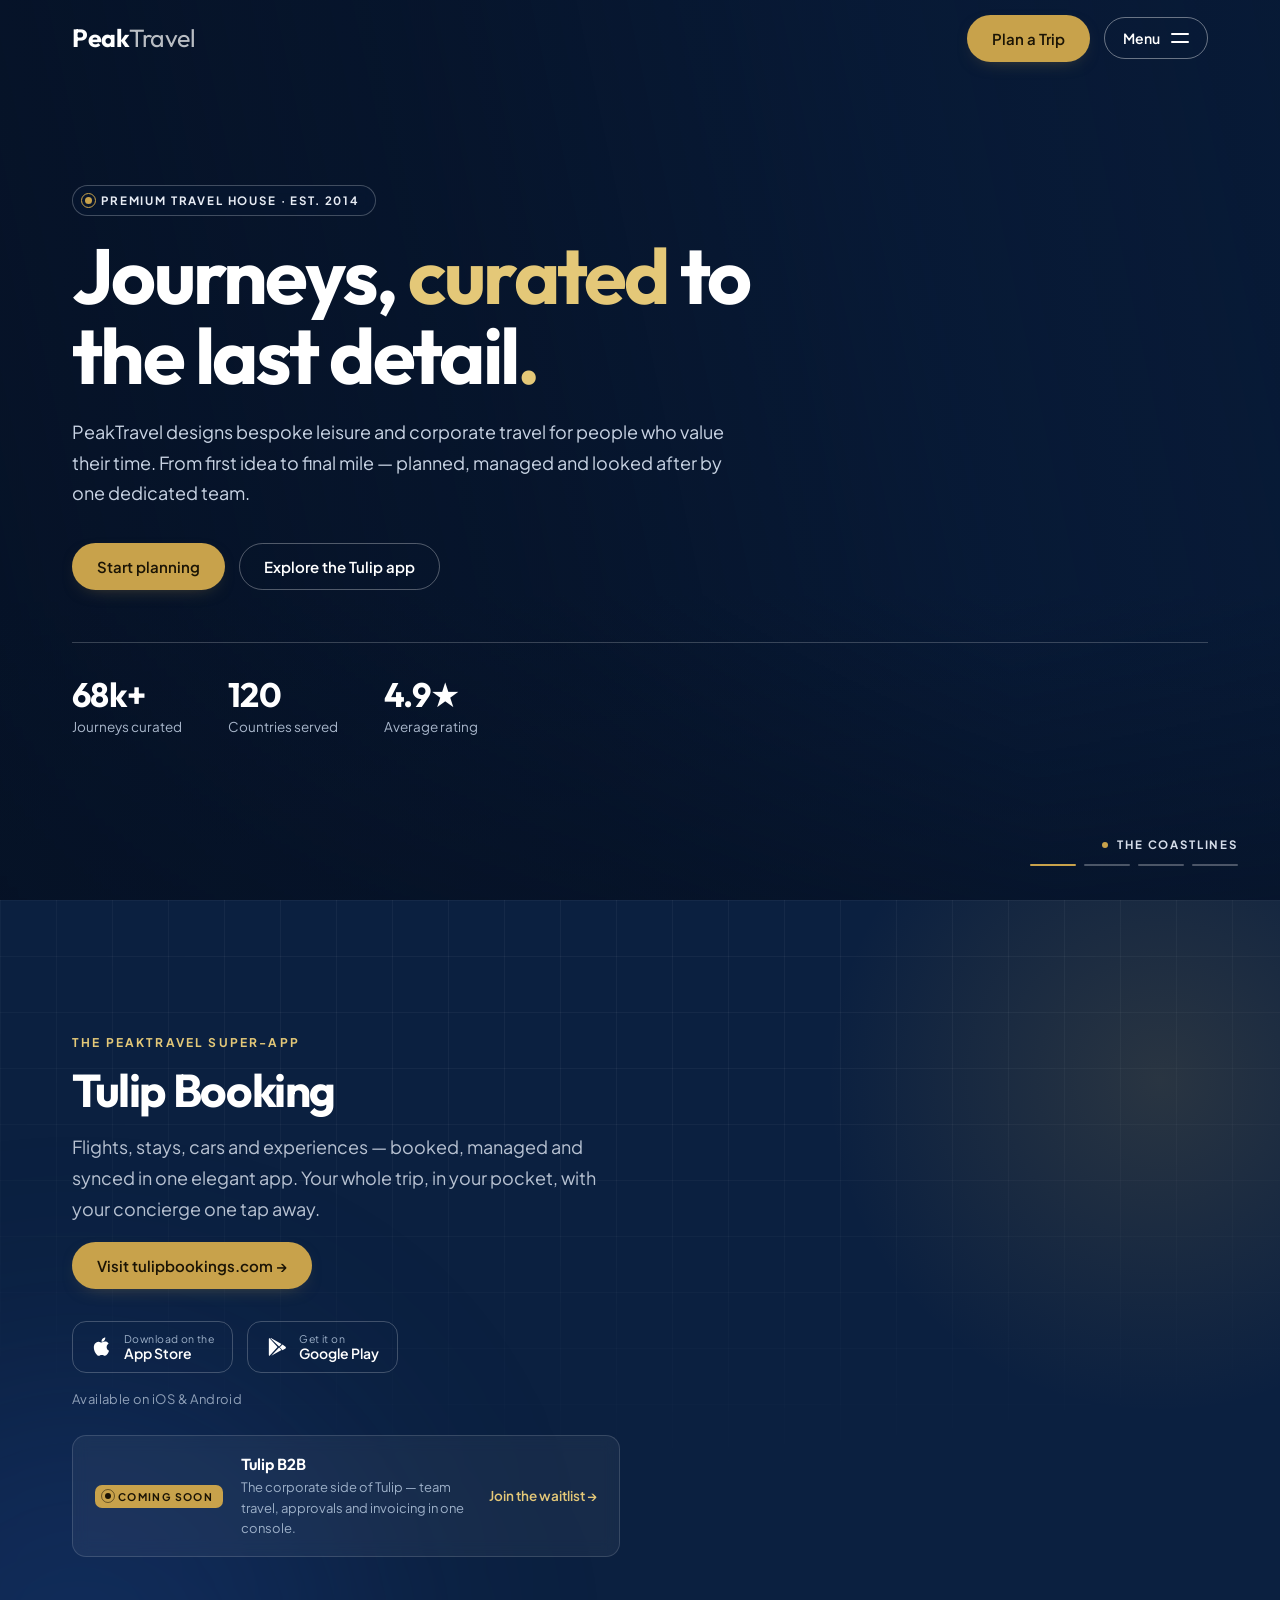
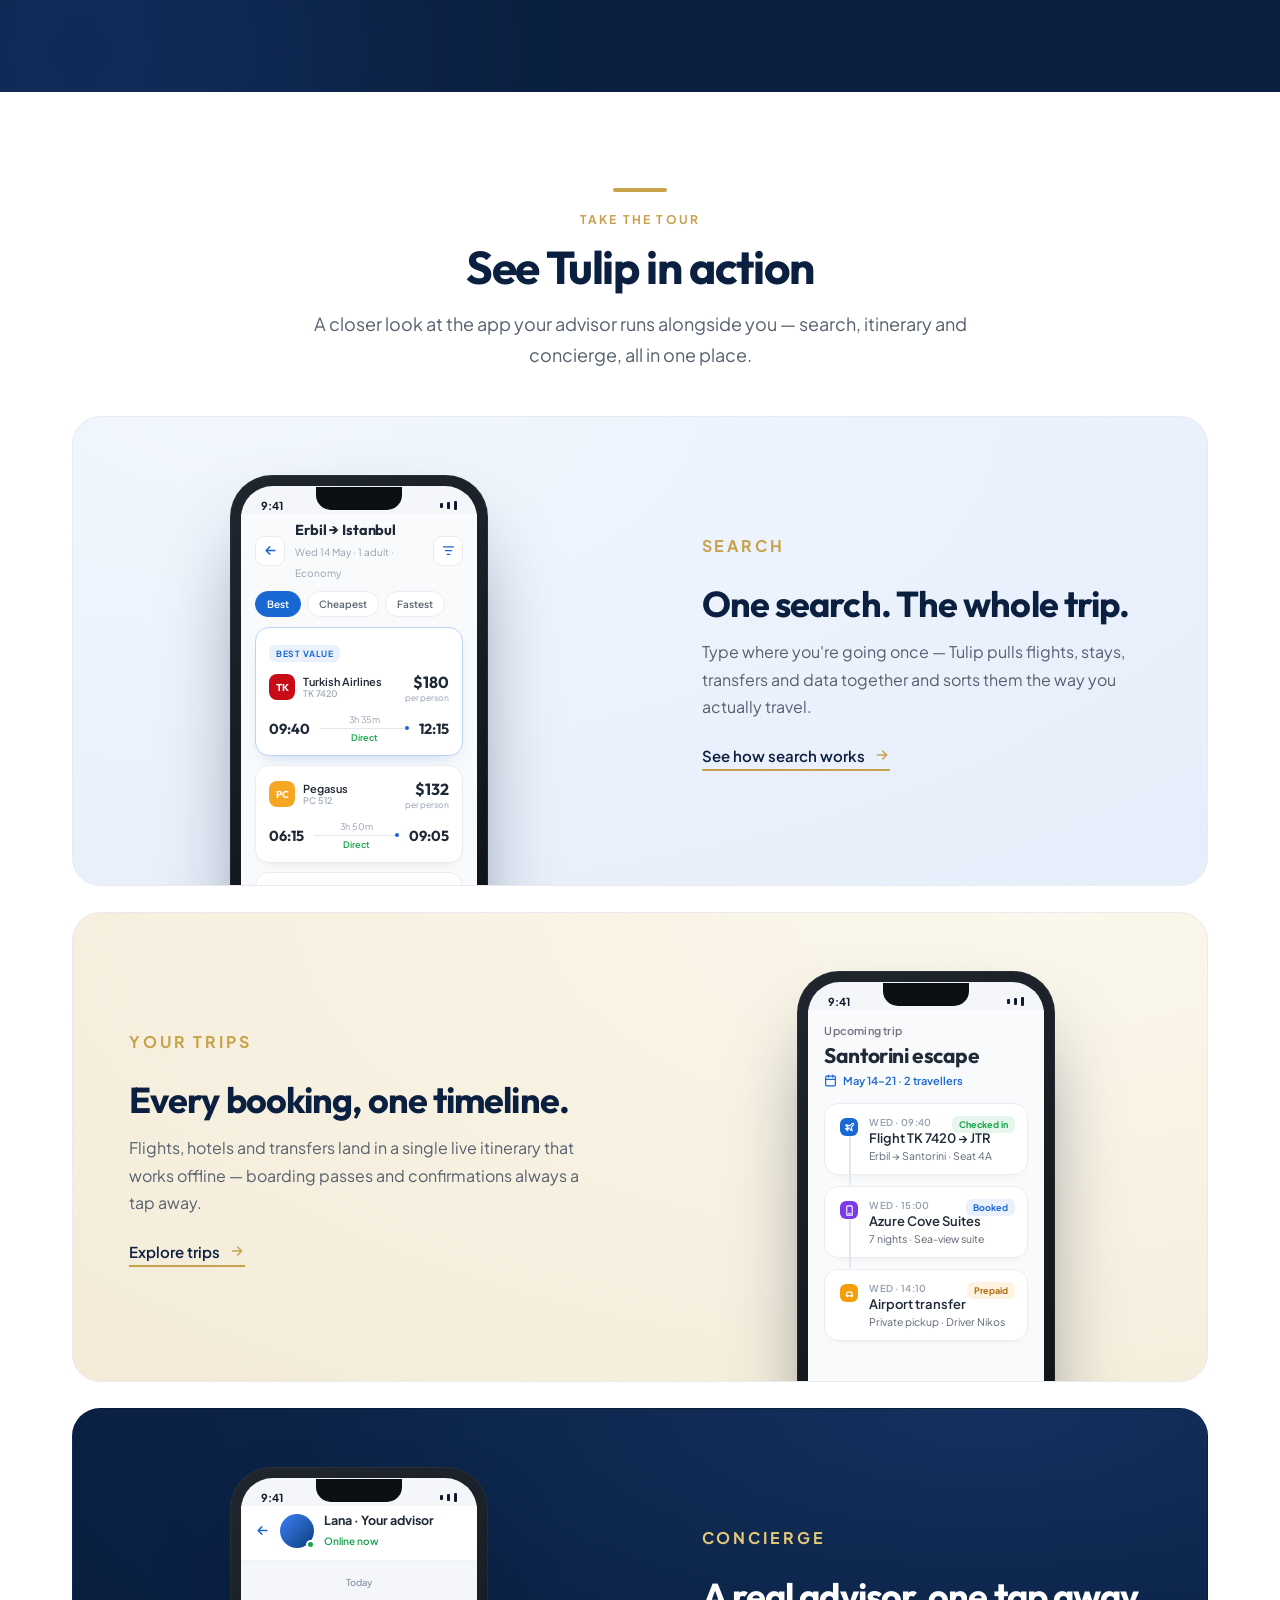
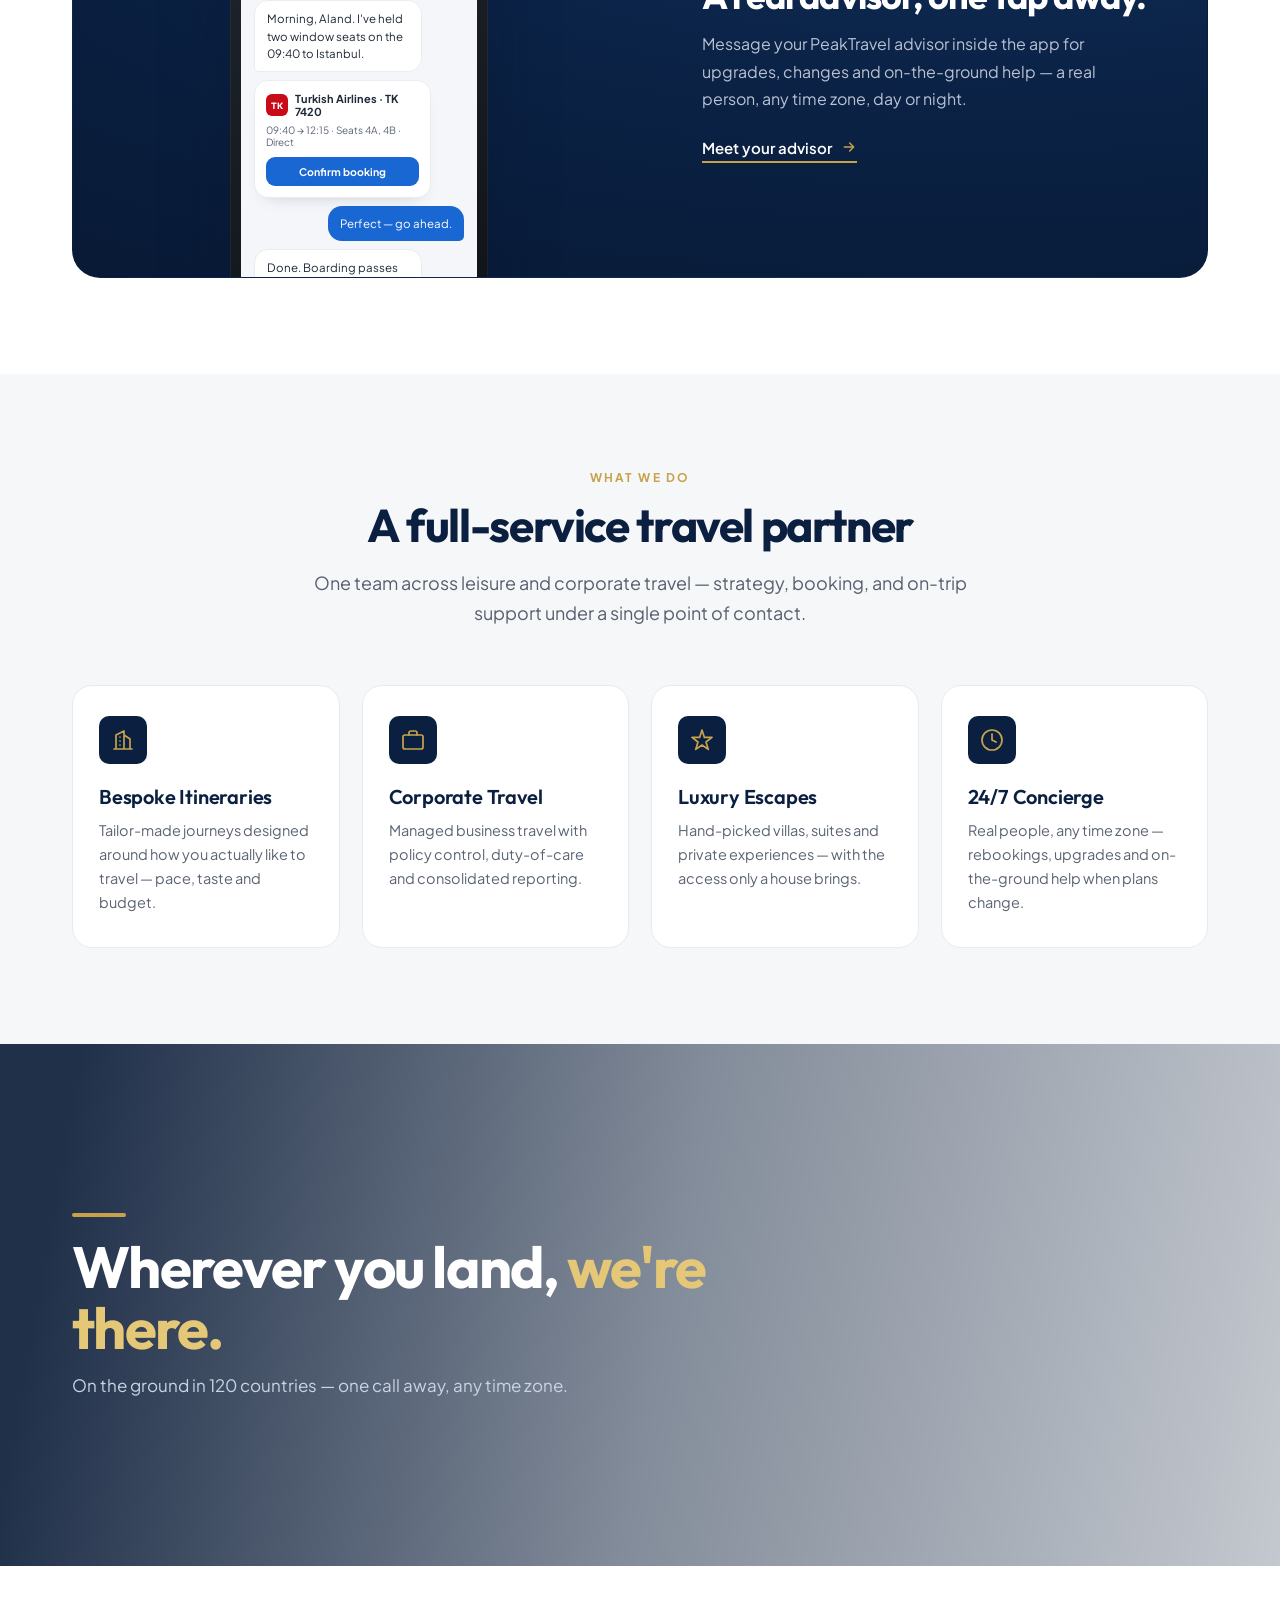
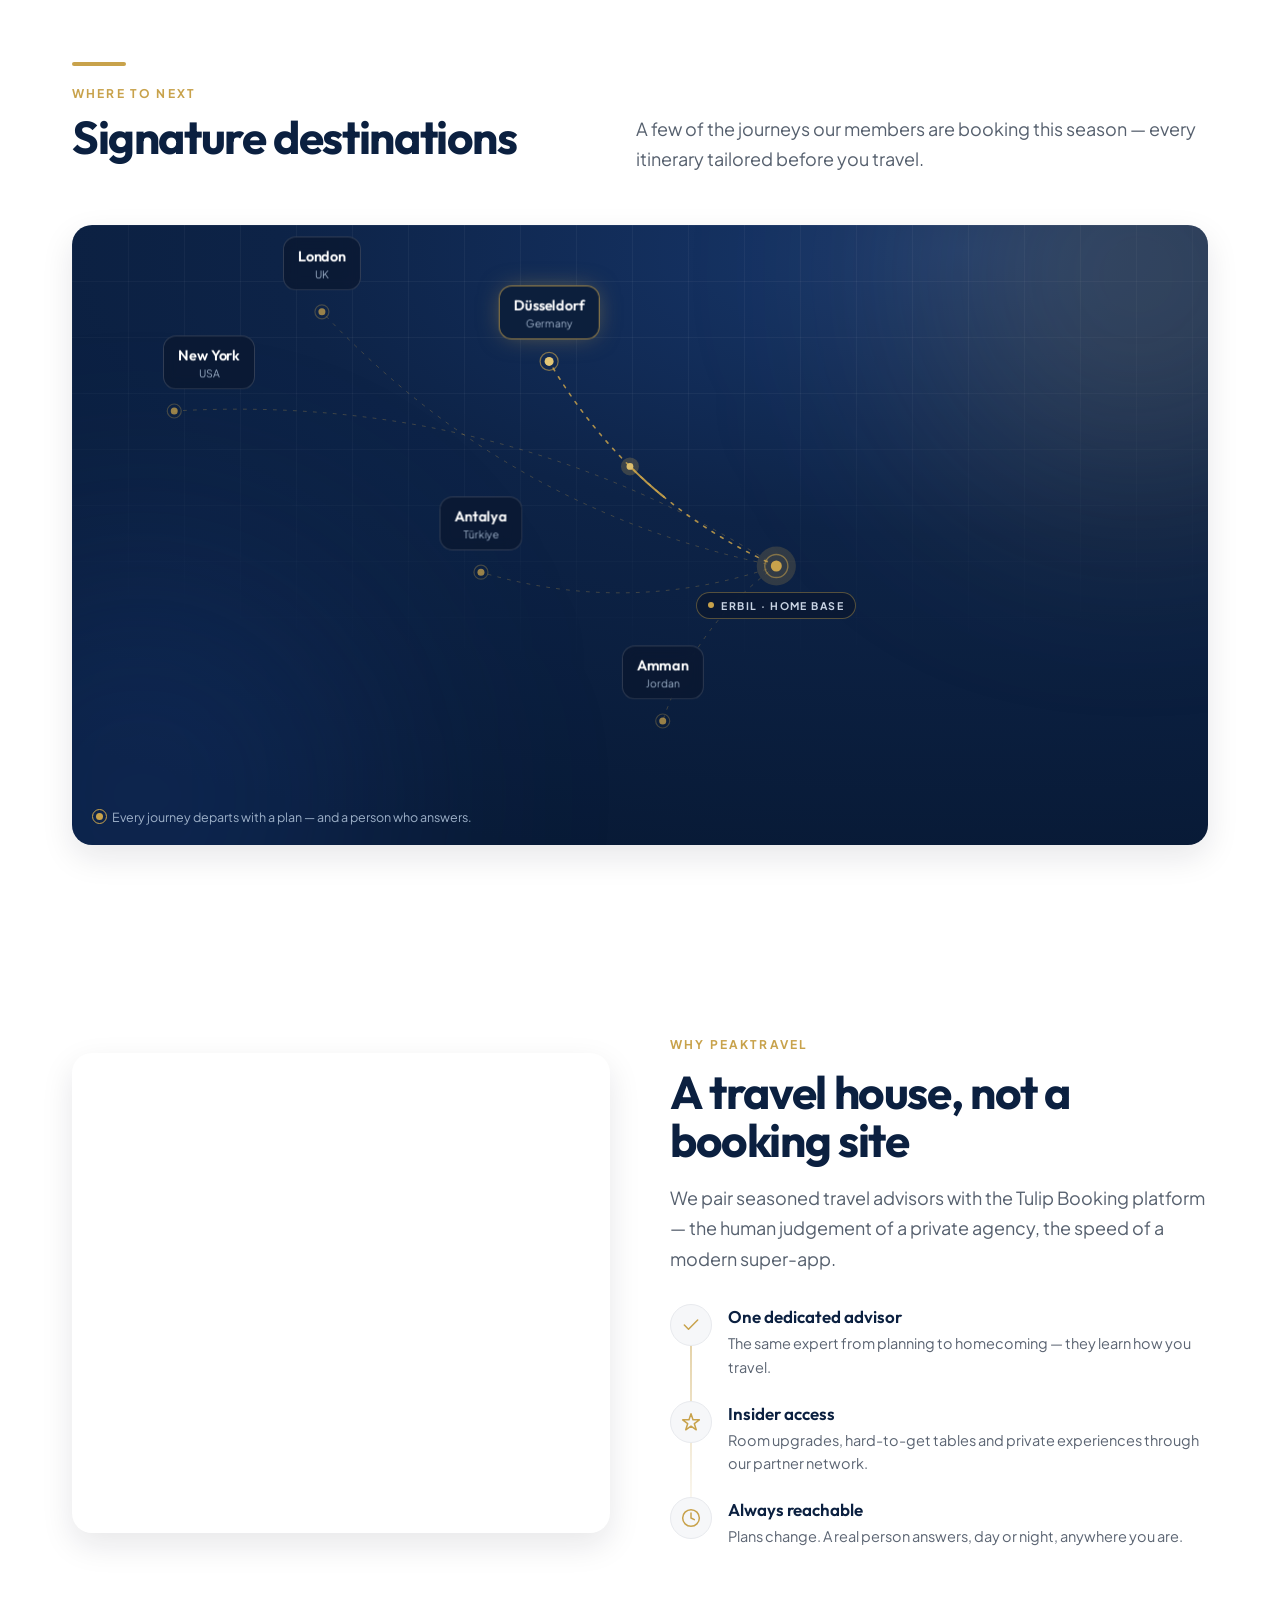
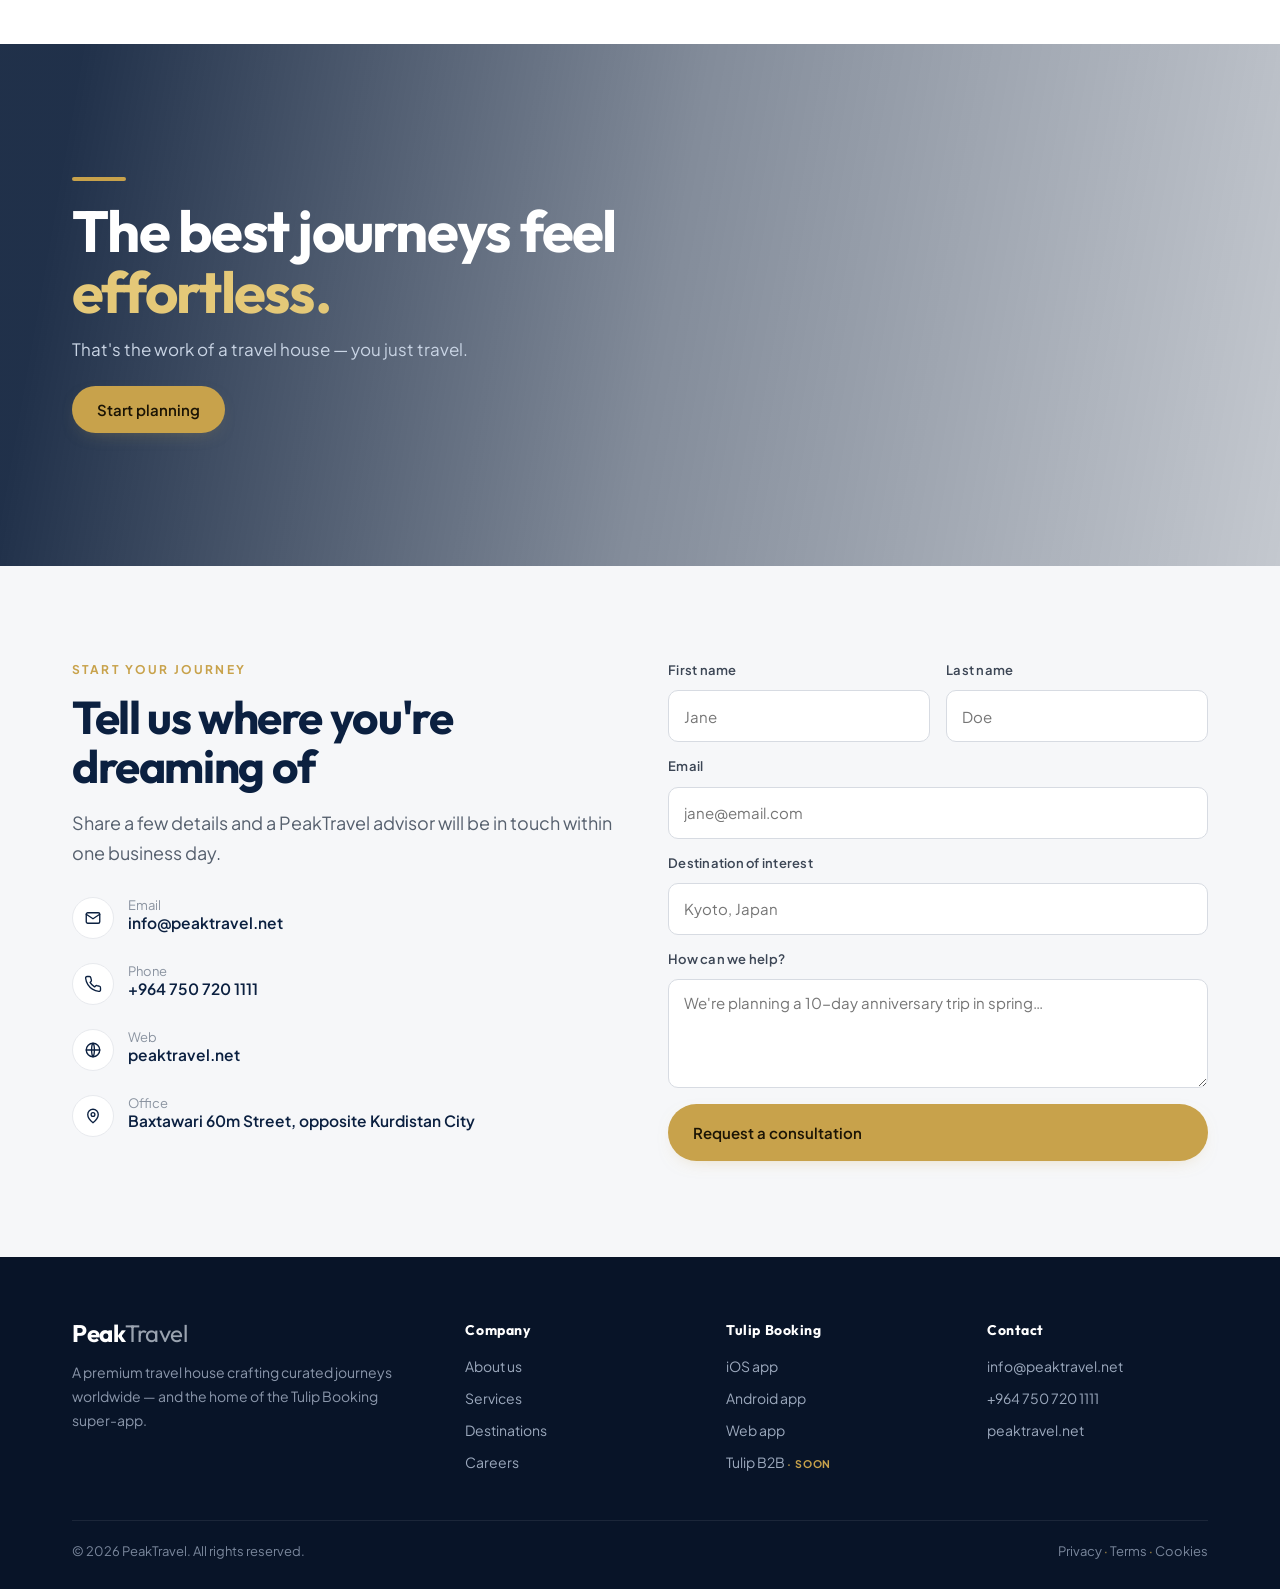
==== commit b4b44fed: "Update site to PeakTravel Website v2 design Import v2 from Claude Design: fullscreen mega menu with " ====
--- a/index.html
+++ b/index.html
@@ -68,70 +68,129 @@
   .btn-ghost.light { color: #fff; border-color: rgba(255,255,255,.3); }
   .btn-ghost.light:hover { border-color: #fff; background: rgba(255,255,255,.06); }
 
-  /* ---------- Header ---------- */
+  /* ---------- Header (fixed, transparent over hero) ---------- */
   header {
-    position: sticky; top: 0; z-index: 50;
+    position: fixed; top: 0; left: 0; right: 0; z-index: 50;
     background: rgba(255,255,255,.82); backdrop-filter: saturate(180%) blur(14px);
-    border-bottom: 1px solid transparent; transition: border-color var(--pt-dur), box-shadow var(--pt-dur);
+    border-bottom: 1px solid transparent;
+    transition: background .35s var(--pt-ease), border-color .35s, box-shadow .35s;
   }
   header.scrolled { border-bottom-color: var(--line); box-shadow: 0 1px 0 rgba(15,23,42,.02); }
+  header.clear { background: transparent; backdrop-filter: none; }
+  header.clear .logo .peak { color: #fff; }
+  header.clear .logo .travel { color: rgba(255,255,255,.72); }
   .nav { display: flex; align-items: center; justify-content: space-between; height: 76px; }
-  .nav-links { display: flex; align-items: center; gap: 34px; }
-  .nav-links a {
-    font-size: 15px; font-weight: 500; color: #3C4655; position: relative; padding: 4px 0;
-    transition: color var(--pt-dur);
-  }
-  .nav-links a::after {
-    content: ""; position: absolute; left: 0; right: 100%; bottom: -2px; height: 2px;
-    background: var(--gold); transition: right var(--pt-dur) var(--pt-ease);
-  }
-  .nav-links a:hover { color: var(--ink); }
-  .nav-links a:hover::after, .nav-links a.active::after { right: 0; }
-  .nav-links a.active { color: var(--ink); }
-  .nav-right { display: flex; align-items: center; gap: 18px; }
-  .menu-btn { display: none; background: none; border: 0; cursor: pointer; padding: 4px; }
-  .mobile-menu { display: none; }
+  .nav-right { display: flex; align-items: center; gap: 14px; }
+  .menu-trigger {
+    display: inline-flex; align-items: center; gap: 11px; padding: 11px 18px;
+    border-radius: var(--pt-radius-pill); border: 1px solid #D7DBE2; background: transparent;
+    color: var(--ink); font-family: var(--pt-font-body); font-weight: 600; font-size: 14px;
+    cursor: pointer; transition: all var(--pt-dur) var(--pt-ease);
+  }
+  .menu-trigger:hover { border-color: var(--gold); color: var(--gold); box-shadow: 0 0 20px -6px rgba(200,162,75,.5); }
+  header.clear .menu-trigger { color: #fff; border-color: rgba(255,255,255,.4); }
+  header.clear .menu-trigger:hover { border-color: var(--gold-soft); color: var(--gold-soft); }
+  .mt-icon { position: relative; width: 18px; height: 12px; display: inline-block; }
+  .mt-icon i { position: absolute; left: 0; right: 0; height: 2px; border-radius: 2px; background: currentColor; transition: transform .3s var(--pt-ease), top .3s var(--pt-ease); }
+  .mt-icon i:first-child { top: 1px; }
+  .mt-icon i:last-child { top: 9px; }
+  @media (max-width: 880px) { .nav-cta { display: none; } }
+
+  /* ---------- Fullscreen menu takeover ---------- */
+  .mega {
+    position: fixed; inset: 0; z-index: 100; overflow: hidden;
+    background: radial-gradient(130% 100% at 80% 0%, #14305e 0%, #0b2347 46%, #081a36 100%);
+    clip-path: inset(0 0 100% 0); visibility: hidden;
+    transition: clip-path .65s var(--pt-ease), visibility 0s linear .65s;
+  }
+  .mega.open { clip-path: inset(0 0 0% 0); visibility: visible; transition: clip-path .65s var(--pt-ease); }
+  .mega-shell { position: relative; z-index: 1; height: 100%; display: flex; flex-direction: column; }
+  .mega-top { display: flex; align-items: center; justify-content: space-between; height: 76px; flex: none; }
+  .mega-close { width: 46px; height: 46px; border-radius: 50%; border: 1px solid rgba(255,255,255,.3); background: transparent; color: #fff; cursor: pointer; display: flex; align-items: center; justify-content: center; transition: all var(--pt-dur) var(--pt-ease); }
+  .mega-close:hover { border-color: var(--gold); color: var(--gold-soft); box-shadow: 0 0 22px -6px rgba(200,162,75,.6); transform: rotate(90deg); }
+  .mega-inner { flex: 1; display: grid; grid-template-columns: 1.05fr .95fr; gap: 60px; align-items: center; min-height: 0; }
+  .mega-links { display: flex; flex-direction: column; gap: 4px; }
+  .mega-links a {
+    display: flex; align-items: baseline; gap: 18px; padding: 7px 0;
+    font-family: var(--pt-font-display); font-weight: 700; font-size: clamp(32px, 4.4vw, 52px);
+    letter-spacing: -0.03em; line-height: 1.06; color: #fff;
+    opacity: 0; transform: translateY(26px);
+    transition: color .24s var(--pt-ease), transform .24s var(--pt-ease), opacity .3s var(--pt-ease);
+  }
+  .mega.open .mega-links a { opacity: 1; transform: none; animation: megaIn .55s var(--pt-ease) backwards; animation-delay: calc(.14s + var(--i) * 55ms); }
+  @keyframes megaIn { from { opacity: 0; transform: translateY(26px); } }
+  .mega-links a i { font-style: normal; font-family: var(--pt-font-body); font-size: 12px; font-weight: 700; letter-spacing: .1em; color: var(--gold); flex: none; }
+  .mega-links a:hover { color: var(--gold-soft); transform: translateX(12px); }
+  .mega-visual { position: relative; height: min(62vh, 540px); border-radius: 20px; overflow: hidden; box-shadow: var(--pt-shadow-3); opacity: 0; transform: translateY(18px) scale(.985); transition: opacity .5s var(--pt-ease), transform .5s var(--pt-ease); }
+  .mega.open .mega-visual { opacity: 1; transform: none; transition-delay: .3s; }
+  .mv-img { position: absolute; inset: 0; background-position: center; background-size: cover; opacity: 0; transform: scale(1.06); transition: opacity .45s ease, transform .9s var(--pt-ease); }
+  .mv-img.on { opacity: 1; transform: scale(1); }
+  .mv-scrim { position: absolute; inset: 0; background: linear-gradient(to top, rgba(8,26,54,.55), transparent 42%); }
+  .mega-foot { flex: none; display: flex; justify-content: space-between; gap: 18px; padding-bottom: 30px; color: #9DB0C8; font-size: 13.5px; flex-wrap: wrap; }
+  .mega-foot b { color: #E7ECF4; font-weight: 600; }
   @media (max-width: 880px) {
-    .nav-links { display: none; }
-    .nav-cta { display: none; }
-    .menu-btn { display: inline-flex; }
-    .mobile-menu { display: flex; flex-direction: column; gap: 4px; max-height: 0; overflow: hidden; transition: max-height .36s var(--pt-ease); background: rgba(255,255,255,.97); backdrop-filter: saturate(180%) blur(14px); border-bottom: 1px solid var(--line); padding: 0 32px; }
-    .mobile-menu.open { max-height: 420px; padding: 10px 32px 22px; }
-    .mobile-menu a { font-size: 16px; font-weight: 500; color: #2A3340; padding: 13px 2px; border-bottom: 1px solid #F0F2F5; }
-    .mobile-menu a.btn { border-bottom: 0; color: #fff; }
-  }
-
-  /* ---------- Hero ---------- */
-  .hero { position: relative; overflow: hidden; padding: 88px 0 96px; }
-  .hero-grid { display: grid; grid-template-columns: 1.05fr 0.95fr; gap: 56px; align-items: center; }
-  .hero h1 {
+    .mega-inner { grid-template-columns: 1fr; gap: 20px; align-items: start; padding-top: 4vh; }
+    .mega-visual { display: none; }
+    .mega-links a { font-size: clamp(30px, 8.4vw, 44px); }
+    .mega-foot { flex-direction: column; gap: 8px; }
+  }
+  @media (prefers-reduced-motion: reduce) {
+    .mega { clip-path: none; transition: none; }
+    .mega.open { transition: none; }
+    .mega-links a { opacity: 1; transform: none; }
+    .mega.open .mega-links a { animation: none; }
+    .mega-visual, .mega.open .mega-visual { opacity: 1; transform: none; transition: none; }
+  }
+
+  /* ---------- Cinematic hero ---------- */
+  .cine-hero { position: relative; min-height: 100vh; padding: 0; display: flex; align-items: stretch; overflow: hidden; background: #081a36; }
+  .cine-media { position: absolute; inset: 0; }
+  .cine-slide { position: absolute; inset: 0; background-position: center; background-size: cover; opacity: 0; transition: opacity 1.2s ease; transform: scale(1.1); }
+  .cine-slide.on { opacity: 1; z-index: 1; }
+  @media (prefers-reduced-motion: no-preference) { .cine-slide.on { animation: kb 8s linear forwards; } }
+  @keyframes kb { from { transform: scale(1.02); } to { transform: scale(1.14); } }
+  .cine-scrim { position: absolute; inset: 0; z-index: 2; background: linear-gradient(78deg, rgba(6,18,38,.93) 0%, rgba(6,18,38,.62) 42%, rgba(8,26,54,.28) 72%, rgba(8,26,54,.42) 100%); }
+  .cine-scrim::after { content: ""; position: absolute; inset: 0; background: linear-gradient(to top, rgba(6,18,38,.6), transparent 34%); }
+  .cine-content { position: relative; z-index: 3; display: flex; flex-direction: column; justify-content: center; width: 100%; padding-top: 150px; padding-bottom: 130px; min-height: 100vh; }
+  .cine-hero h1 {
     font-family: var(--pt-font-display); font-weight: 700;
-    font-size: clamp(40px, 6vw, 72px); line-height: 1.02; letter-spacing: -0.035em;
-    margin: 0 0 22px; color: var(--ink);
-  }
-  .hero h1 .em { color: var(--gold); }
-  .hero .lead { margin-bottom: 32px; }
+    font-size: clamp(42px, 6.2vw, 78px); line-height: 1.02; letter-spacing: -0.035em;
+    margin: 0 0 22px; color: #fff; max-width: 15ch;
+  }
+  .cine-hero h1 .em { color: var(--gold-soft); }
+  .cine-hero .lead { color: #C9D4E4; max-width: 52ch; margin-bottom: 34px; }
   .hero-cta { display: flex; gap: 14px; flex-wrap: wrap; }
-  .hero-stats { display: flex; gap: 40px; margin-top: 46px; padding-top: 30px; border-top: 1px solid var(--line); }
-  .stat .n { font-family: var(--pt-font-display); font-weight: 700; font-size: 34px; letter-spacing: -0.02em; color: var(--ink); }
-  .stat .l { font-size: 13.5px; color: var(--gray); margin-top: 2px; }
-  .hero-visual { position: relative; }
-  .hero-visual image-slot { width: 100%; height: 540px; box-shadow: var(--pt-shadow-3); }
-  .hero-badge {
-    position: absolute; left: -26px; bottom: 40px; background: #fff;
-    border-radius: var(--pt-radius-md); box-shadow: var(--pt-shadow-3);
-    padding: 16px 20px; display: flex; align-items: center; gap: 13px;
-  }
-  .hero-badge .ring { width: 40px; height: 40px; border-radius: 50%; border: 2px solid var(--gold); display: flex; align-items: center; justify-content: center; font-family: var(--pt-font-display); font-weight: 700; color: var(--ink); }
-  .hero-badge .t1 { font-weight: 700; font-size: 14px; color: var(--ink); }
-  .hero-badge .t2 { font-size: 12px; color: var(--gray); }
+  .hero-stats { display: flex; gap: 46px; margin-top: 52px; padding-top: 30px; border-top: 1px solid rgba(255,255,255,.2); flex-wrap: wrap; }
+  .stat .n { font-family: var(--pt-font-display); font-weight: 700; font-size: 34px; letter-spacing: -0.02em; color: #fff; }
+  .stat .l { font-size: 13.5px; color: #A9B7CB; margin-top: 2px; }
+  .eyebrow-chip.glass { background: rgba(8,26,54,.42); border-color: rgba(255,255,255,.24); color: #E7ECF4; backdrop-filter: blur(8px); box-shadow: none; }
+  .cine-side { position: absolute; right: 42px; bottom: 34px; z-index: 4; display: flex; flex-direction: column; align-items: flex-end; gap: 12px; }
+  .cine-cap { font-size: 11.5px; font-weight: 700; letter-spacing: .16em; text-transform: uppercase; color: #D6DEEA; transition: opacity .3s ease; }
+  .cine-cap::before { content: ""; display: inline-block; width: 6px; height: 6px; border-radius: 50%; background: var(--gold); margin-right: 9px; vertical-align: 1px; }
+  .cine-bars { display: flex; gap: 8px; }
+  .cine-bars span { width: 46px; height: 2px; border-radius: 2px; background: rgba(255,255,255,.28); overflow: hidden; }
+  .cine-bars span i { display: block; height: 100%; width: 0; background: var(--gold); }
+  @media (prefers-reduced-motion: no-preference) { .cine-bars span.on i { animation: fillbar 6.5s linear forwards; } }
+  @media (prefers-reduced-motion: reduce) { .cine-bars span.on i { width: 100%; } }
+  @keyframes fillbar { from { width: 0; } to { width: 100%; } }
   @media (max-width: 880px) {
-    .hero-grid { grid-template-columns: 1fr; gap: 36px; }
-    .hero-visual image-slot { height: 360px; }
-  }
+    .cine-content { padding-top: 130px; padding-bottom: 110px; }
+    .cine-side { right: 24px; bottom: 22px; }
+    .hero-stats { gap: 28px 40px; }
+  }
+
+  /* ---------- Media bands ---------- */
+  .band { position: relative; overflow: hidden; padding: 0; height: 58vh; min-height: 420px; max-height: 640px; display: flex; align-items: center; }
+  .band-img { position: absolute; left: 0; right: 0; top: -16%; bottom: -16%; background-position: center; background-size: cover; will-change: transform; }
+  .band-scrim { position: absolute; inset: 0; background: linear-gradient(100deg, rgba(8,26,54,.9) 6%, rgba(8,26,54,.5) 52%, rgba(8,26,54,.24) 100%); }
+  .band-content { position: relative; z-index: 1; width: 100%; }
+  .band h2 { font-family: var(--pt-font-display); font-weight: 700; font-size: clamp(34px, 4.6vw, 58px); letter-spacing: -0.03em; line-height: 1.04; color: #fff; margin: 0; max-width: 17ch; }
+  .band h2 .em { color: var(--gold-soft); }
+  .band .sub { margin: 16px 0 0; font-size: 17px; color: #C9D4E4; }
+  .band .btn { margin-top: 26px; }
 
   /* ---------- Section base ---------- */
-  section { padding: 96px 0; }
+  section { padding: 96px 0; scroll-margin-top: 78px; }
   .section-head { max-width: 720px; margin: 0 auto 56px; text-align: center; }
   .section-head .lead { margin: 0 auto; }
 
@@ -436,47 +495,185 @@
   @media (max-width:980px){ }
   @media (prefers-reduced-motion: reduce){ .eyebrow-chip .livedot::after { animation:none; } .spotlight { display:none; } }
 
+  /* ============================================================
+     TULIP APP TOUR — app-screen showcase cards (FIB-inspired).
+     Alternating soft-tint panels; an upright phone bleeds from the
+     top edge, paired with a caption block and a gold underline link.
+     Navy + gold house chrome; Tulip blue stays inside the screens.
+     ============================================================ */
+  #tulip-tour { background: var(--bg); }
+  .tour-head { max-width: 720px; margin: 0 auto 46px; text-align: center; }
+  .tour-head .rule { margin: 0 auto 20px; }
+  .tour { display: grid; gap: 26px; }
+  .tour-card { position: relative; display: grid; grid-template-columns: 1.02fr 1fr; align-items: stretch; min-height: 470px; border-radius: var(--pt-radius-xl); overflow: hidden; border: 1px solid var(--line); }
+  .tour-card.tint-blue { background: radial-gradient(120% 130% at 14% 0%, #F2F7FE 0%, #E6EEFB 100%); }
+  .tour-card.tint-gold { background: radial-gradient(120% 130% at 86% 0%, #FBF7EC 0%, #F4ECD9 100%); }
+  .tour-card.tint-navy { background: radial-gradient(130% 120% at 80% 0%, #14305e 0%, #0b2347 46%, #081a36 100%); border-color: transparent; color: #fff; }
+  .tc-media { position: relative; overflow: hidden; }
+  .tc-phone { position: absolute; left: 50%; top: 58px; transform: translateX(-50%); width: 258px; height: 548px; border-radius: 42px; background: linear-gradient(155deg,#20262E,#0d1116); padding: 11px; box-shadow: 0 44px 90px -34px rgba(8,20,44,.72), 0 0 0 1px rgba(255,255,255,.05) inset; transition: transform .45s var(--pt-ease); }
+  .tour-card:hover .tc-phone { transform: translateX(-50%) translateY(-8px); }
+  .tc-phone .screen { position: relative; width: 100%; height: 100%; border-radius: 32px; overflow: hidden; background: #0e1420; }
+  .tc-phone .notch { position:absolute; top:12px; left:50%; transform:translateX(-50%); width:86px; height:23px; background:#0c1015; border-radius:0 0 15px 15px; z-index:4; }
+  .tc-body { display: flex; flex-direction: column; justify-content: center; padding: 52px 56px; }
+  .tc-body .eyebrow { color: var(--gold); }
+  .tint-navy .tc-body .eyebrow { color: var(--gold-soft); }
+  .tc-body h3 { font-family: var(--pt-font-display); font-weight: 700; font-size: clamp(26px, 3vw, 36px); letter-spacing: -0.025em; line-height: 1.06; margin: 0 0 15px; color: var(--ink); }
+  .tint-navy .tc-body h3 { color: #fff; }
+  .tc-body p { font-size: 16px; line-height: 1.7; color: #56606E; margin: 0 0 26px; max-width: 42ch; }
+  .tint-navy .tc-body p { color: #B8C2D2; }
+  .tc-cta { display: inline-flex; align-items: center; gap: 9px; font-family: var(--pt-font-body); font-weight: 600; font-size: 15px; color: var(--ink); width: fit-content; padding-bottom: 4px; border-bottom: 2px solid var(--gold); transition: gap var(--pt-dur) var(--pt-ease), color var(--pt-dur) var(--pt-ease); }
+  .tint-navy .tc-cta { color: #fff; }
+  .tc-cta svg { color: var(--gold); }
+  .tc-cta:hover { gap: 15px; color: var(--gold); }
+  .tint-navy .tc-cta:hover { color: var(--gold-soft); }
+  .tour-card.phone-right .tc-media { order: 2; }
+  .tour-card.phone-right .tc-body { order: 1; }
+  @media (max-width: 900px) {
+    .tour-card, .tour-card.phone-right { grid-template-columns: 1fr; min-height: 0; }
+    .tc-media { order: 0 !important; height: 366px; }
+    .tc-body { order: 1 !important; padding: 34px 30px 40px; }
+    .tc-phone { top: 46px; width: 236px; height: 496px; }
+  }
+  @media (prefers-reduced-motion: reduce) { .tour-card:hover .tc-phone { transform: translateX(-50%); } }
+
+  /* flight-results screen */
+  .fr { flex:1; display:flex; flex-direction:column; background:#F9FAFB; overflow:hidden; }
+  .fr-top { display:flex; align-items:center; gap:10px; padding:6px 14px 10px; }
+  .fr-top .bk { width:30px; height:30px; border-radius:9px; background:#fff; border:1px solid #ECECF0; display:flex; align-items:center; justify-content:center; color:#1967D2; flex:none; }
+  .fr-top .rt { flex:1; }
+  .fr-top .rt b { font-family:var(--pt-font-display); font-weight:700; font-size:14.5px; color:#1F2937; display:block; letter-spacing:-0.01em; }
+  .fr-top .rt span { font-size:10px; color:#94A0B0; }
+  .fr-sort { display:flex; gap:6px; padding:0 14px 8px; }
+  .fr-chip { font-size:10px; font-weight:600; padding:6px 11px; border-radius:999px; background:#fff; border:1px solid #ECECF0; color:#5B6573; }
+  .fr-chip.on { background:#1967D2; color:#fff; border-color:#1967D2; }
+  .fr-list { flex:1; overflow:hidden; padding:2px 14px; display:flex; flex-direction:column; gap:9px; }
+  .fr-card { background:#fff; border:1px solid #ECECF0; border-radius:14px; padding:12px 13px; box-shadow:0 6px 16px -12px rgba(15,23,42,.25); }
+  .fr-card.best { border-color:#BBD3F5; box-shadow:0 8px 20px -12px rgba(25,103,210,.4); }
+  .fr-row { display:flex; align-items:center; justify-content:space-between; }
+  .fr-air { display:flex; align-items:center; gap:8px; }
+  .fr-air .lg { width:26px; height:26px; border-radius:8px; display:flex; align-items:center; justify-content:center; font-family:var(--pt-font-display); font-weight:700; font-size:10px; color:#fff; flex:none; }
+  .fr-air .nm { font-size:11px; font-weight:600; color:#1F2937; line-height:1.15; }
+  .fr-air .nm small { display:block; font-size:9px; color:#94A0B0; font-weight:500; }
+  .fr-price { text-align:right; }
+  .fr-price b { font-family:var(--pt-font-display); font-weight:700; font-size:16px; color:#1F2937; }
+  .fr-price small { display:block; font-size:8.5px; color:#94A0B0; }
+  .fr-time { display:flex; align-items:center; gap:10px; margin-top:11px; }
+  .fr-time .h { font-family:var(--pt-font-display); font-weight:700; font-size:14.5px; color:#1F2937; }
+  .fr-time .path { flex:1; display:flex; flex-direction:column; align-items:center; gap:3px; }
+  .fr-time .path .dur { font-size:9px; color:#94A0B0; }
+  .fr-time .path .ln { width:100%; height:1px; background:#E3E7EE; position:relative; }
+  .fr-time .path .ln::after { content:""; position:absolute; right:0; top:-2px; width:4px; height:4px; border-radius:50%; background:#1967D2; }
+  .fr-time .path .stp { font-size:9px; color:#16A34A; font-weight:600; }
+  .fr-badge { display:inline-block; font-size:8.5px; font-weight:700; letter-spacing:.06em; text-transform:uppercase; color:#1967D2; background:#EAF1FC; padding:3px 7px; border-radius:6px; margin-bottom:9px; }
+
+  /* concierge chat screen */
+  .cc { flex:1; display:flex; flex-direction:column; background:#F4F6F9; overflow:hidden; }
+  .cc-head { display:flex; align-items:center; gap:10px; padding:6px 14px 11px; background:#fff; border-bottom:1px solid #EEF1F5; }
+  .cc-head .bk { color:#1967D2; flex:none; display:flex; }
+  .cc-head .av { width:34px; height:34px; border-radius:50%; background:linear-gradient(135deg,#3B82F6,#0E3D7E); position:relative; flex:none; }
+  .cc-head .av .on { position:absolute; right:-1px; bottom:-1px; width:9px; height:9px; border-radius:50%; background:#16A34A; border:2px solid #fff; }
+  .cc-head .who b { font-size:12.5px; font-weight:700; color:#1F2937; display:block; }
+  .cc-head .who span { font-size:10px; color:#16A34A; font-weight:600; }
+  .cc-body { flex:1; overflow:hidden; padding:13px 13px 0; display:flex; flex-direction:column; gap:8px; }
+  .cc-day { text-align:center; font-size:9.5px; color:#94A0B0; font-weight:600; margin:2px 0 4px; }
+  .cc-msg { max-width:80%; font-size:11.5px; line-height:1.5; padding:9px 12px; border-radius:14px; }
+  .cc-msg.them { align-self:flex-start; background:#fff; color:#1F2937; border:1px solid #ECECF0; border-bottom-left-radius:5px; }
+  .cc-msg.me { align-self:flex-end; background:#1967D2; color:#fff; border-bottom-right-radius:5px; }
+  .cc-sug { align-self:flex-start; width:84%; background:#fff; border:1px solid #ECECF0; border-radius:14px; padding:11px; box-shadow:0 8px 18px -13px rgba(15,23,42,.3); }
+  .cc-sug .r1 { display:flex; align-items:center; gap:7px; }
+  .cc-sug .r1 .lg { width:22px; height:22px; border-radius:6px; background:#C90A17; color:#fff; font-family:var(--pt-font-display); font-weight:700; font-size:9px; display:flex; align-items:center; justify-content:center; flex:none; }
+  .cc-sug .r1 b { font-size:11px; font-weight:700; color:#1F2937; }
+  .cc-sug .r2 { font-size:10px; color:#5B6573; margin:6px 0 0; }
+  .cc-sug .cf { margin-top:9px; background:#1967D2; color:#fff; text-align:center; font-size:10.5px; font-weight:700; padding:8px; border-radius:9px; }
+  .cc-input { display:flex; align-items:center; gap:8px; padding:9px 12px 13px; background:#fff; border-top:1px solid #EEF1F5; }
+  .cc-input .box { flex:1; font-size:11px; color:#9AA0AB; background:#F1F3F6; border-radius:999px; padding:9px 13px; }
+  .cc-input .snd { width:32px; height:32px; border-radius:50%; background:#1967D2; color:#fff; display:flex; align-items:center; justify-content:center; flex:none; }
+
+  /* itinerary / trip timeline screen */
+  .tt { flex:1; display:flex; flex-direction:column; background:#F9FAFB; overflow:hidden; }
+  .tt-head { padding:8px 16px 12px; }
+  .tt-head small { font-size:11px; color:#717182; font-weight:600; letter-spacing:.02em; }
+  .tt-head h1 { font-family:var(--pt-font-display); font-weight:700; font-size:21px; letter-spacing:-0.02em; color:#1F2937; margin:3px 0 0; }
+  .tt-head .meta { display:flex; align-items:center; gap:6px; margin-top:6px; font-size:11px; color:#1967D2; font-weight:600; }
+  .tt-body { flex:1; overflow:hidden; padding:4px 16px; display:flex; flex-direction:column; gap:11px; }
+  .tt-card { position:relative; background:#fff; border:1px solid #ECECF0; border-radius:14px; padding:12px 13px 12px 44px; box-shadow:0 4px 12px -10px rgba(15,23,42,.22); }
+  .tt-card .dot { position:absolute; left:15px; top:14px; width:18px; height:18px; border-radius:6px; display:flex; align-items:center; justify-content:center; color:#fff; z-index:1; }
+  .tt-card .when { font-size:9.5px; color:#94A0B0; font-weight:600; letter-spacing:.03em; text-transform:uppercase; }
+  .tt-card .ct { font-size:13px; font-weight:600; color:#1F2937; margin:2px 0 3px; }
+  .tt-card .sub { font-size:10.5px; color:#5B6573; }
+  .tt-card .tag { position:absolute; right:12px; top:12px; font-size:9px; font-weight:700; padding:3px 7px; border-radius:6px; }
+  .tt-line { position:absolute; left:23.5px; top:32px; bottom:-11px; width:2px; background:#E3E7EE; z-index:0; }
+
 </style>
 </head>
 <body>
 
-<header id="top">
+<header id="top" class="clear">
   <div class="wrap nav">
-    <a href="#top" class="logo"><span class="peak">Peak</span><span class="travel">Travel</span></a>
-    <nav class="nav-links">
-      <a href="#services">Services</a>
-      <a href="#destinations">Destinations</a>
-      <a href="#tulip">Tulip App</a>
-      <a href="#about">About</a>
-      <a href="#contact">Contact</a>
-    </nav>
+    <a href="#home" class="logo"><span class="peak">Peak</span><span class="travel">Travel</span></a>
     <div class="nav-right">
-      <a href="#contact" class="btn btn-primary nav-cta">Plan a Trip</a>
-      <button class="menu-btn" id="menuBtn" aria-label="Open menu" aria-expanded="false" onclick="toggleMenu()">
-        <svg width="26" height="26" viewBox="0 0 24 24" fill="none" stroke="#0B2040" stroke-width="2" stroke-linecap="round"><path id="mi1" d="M4 7h16"/><path id="mi2" d="M4 12h16"/><path id="mi3" d="M4 17h16"/></svg>
+      <a href="#contact" class="btn btn-gold nav-cta">Plan a Trip</a>
+      <button class="menu-trigger" id="megaBtn" aria-expanded="false" aria-label="Open menu" onclick="toggleMega()">
+        <span class="mt-label">Menu</span>
+        <span class="mt-icon"><i></i><i></i></span>
       </button>
     </div>
-  </div>
-  <div class="mobile-menu" id="mobileMenu">
-    <a href="#tulip" onclick="closeMenu()">Tulip App</a>
-    <a href="#services" onclick="closeMenu()">Services</a>
-    <a href="#destinations" onclick="closeMenu()">Destinations</a>
-    <a href="#about" onclick="closeMenu()">About</a>
-    <a href="#contact" onclick="closeMenu()">Contact</a>
-    <a href="#contact" class="btn btn-primary" onclick="closeMenu()" style="justify-content:center;margin-top:6px;">Plan a Trip</a>
   </div>
 </header>
 
+<!-- FULLSCREEN MENU -->
+<div class="mega" id="mega" aria-hidden="true" data-screen-label="Menu overlay">
+  <div class="gridlines"></div>
+  <div class="glowfield"><span class="g g-gold" style="width:520px;height:520px;right:-180px;top:-180px;"></span><span class="g g-blue" style="width:520px;height:520px;left:-180px;bottom:-200px;"></span></div>
+  <div class="wrap mega-shell">
+    <div class="mega-top">
+      <a href="#home" class="logo" onclick="closeMega()"><span class="peak" style="color:#fff;">Peak</span><span class="travel" style="color:#9AA3B0;">Travel</span></a>
+      <button class="mega-close" onclick="closeMega()" aria-label="Close menu"><svg width="20" height="20" viewBox="0 0 24 24" fill="none" stroke="currentColor" stroke-width="2" stroke-linecap="round"><path d="M6 6l12 12M18 6L6 18"></path></svg></button>
+    </div>
+    <div class="mega-inner">
+      <nav class="mega-links">
+        <a href="#home" style="--i:0;" data-mv="0" onclick="closeMega()"><i>01</i>Home</a>
+        <a href="#tulip" style="--i:1;" data-mv="1" onclick="closeMega()"><i>02</i>Tulip App</a>
+        <a href="#services" style="--i:2;" data-mv="2" onclick="closeMega()"><i>03</i>Services</a>
+        <a href="#destinations" style="--i:3;" data-mv="3" onclick="closeMega()"><i>04</i>Destinations</a>
+        <a href="#about" style="--i:4;" data-mv="4" onclick="closeMega()"><i>05</i>About</a>
+        <a href="#contact" style="--i:5;" data-mv="5" onclick="closeMega()"><i>06</i>Contact</a>
+      </nav>
+      <div class="mega-visual" aria-hidden="true">
+        <div class="mv-img on" style="background-image:url('https://images.unsplash.com/photo-1533104816931-20fa691ff6ca?auto=format&fit=crop&w=1100&q=80');"></div>
+        <div class="mv-img" style="background-image:url('https://images.unsplash.com/photo-1570077188670-e3a8d69ac5ff?auto=format&fit=crop&w=1100&q=80');"></div>
+        <div class="mv-img" style="background-image:url('https://images.unsplash.com/photo-1512453979798-5ea266f8880c?auto=format&fit=crop&w=1100&q=80');"></div>
+        <div class="mv-img" style="background-image:url('https://images.unsplash.com/photo-1531366936337-7c912a4589a7?auto=format&fit=crop&w=1100&q=80');"></div>
+        <div class="mv-img" style="background-image:url('https://images.unsplash.com/photo-1493976040374-85c8e12f0c0e?auto=format&fit=crop&w=1100&q=80');"></div>
+        <div class="mv-img" style="background-image:url('https://images.unsplash.com/photo-1514282401047-d79a71a590e8?auto=format&fit=crop&w=1100&q=80');"></div>
+        <div class="mv-scrim"></div>
+      </div>
+    </div>
+    <div class="mega-foot">
+      <span><b>info@peaktravel.net</b></span>
+      <span>+964 750 720 1111</span>
+      <span>Erbil · Kurdistan Region</span>
+    </div>
+  </div>
+</div>
+
 <!-- HERO -->
-<section class="hero" style="padding-top:64px;">
-  <div class="wrap hero-grid">
-    <div class="reveal">
-      <div class="eyebrow-chip"><span class="livedot"></span>Premium travel house · Est. 2014</div>
+<section class="cine-hero" id="home" data-screen-label="Cinematic hero">
+  <div class="cine-media" aria-hidden="true">
+    <div class="cine-slide on" style="background-image:url('https://images.unsplash.com/photo-1533104816931-20fa691ff6ca?auto=format&fit=crop&w=1800&q=80');"></div>
+    <div class="cine-slide" style="background-image:url('https://images.unsplash.com/photo-1496442226666-8d4d0e62e6e9?auto=format&fit=crop&w=1800&q=80');"></div>
+    <div class="cine-slide" style="background-image:url('https://images.unsplash.com/photo-1531366936337-7c912a4589a7?auto=format&fit=crop&w=1800&q=80');"></div>
+    <div class="cine-slide" style="background-image:url('https://images.unsplash.com/photo-1514282401047-d79a71a590e8?auto=format&fit=crop&w=1800&q=80');"></div>
+    <div class="cine-scrim"></div>
+  </div>
+  <div class="wrap cine-content">
+    <div>
+      <div class="eyebrow-chip glass"><span class="livedot"></span>Premium travel house · Est. 2014</div>
       <h1>Journeys, <span class="em">curated</span> to the last detail<span class="em">.</span></h1>
       <p class="lead">PeakTravel designs bespoke leisure and corporate travel for people who value their time. From first idea to final mile — planned, managed and looked after by one dedicated team.</p>
       <div class="hero-cta">
-        <a href="#contact" class="btn btn-primary">Start planning</a>
-        <a href="#tulip" class="btn btn-ghost">Explore the Tulip app</a>
+        <a href="#contact" class="btn btn-gold">Start planning</a>
+        <a href="#tulip" class="btn btn-ghost light">Explore the Tulip app</a>
       </div>
       <div class="hero-stats">
         <div class="stat"><div class="n">68k+</div><div class="l">Journeys curated</div></div>
@@ -484,43 +681,10 @@
         <div class="stat"><div class="n">4.9★</div><div class="l">Average rating</div></div>
       </div>
     </div>
-    <div class="hero-visual reveal">
-      <div class="hero-panel has-spot" style="position:relative;height:540px;border-radius:20px;overflow:hidden;box-shadow:var(--pt-shadow-3);background:radial-gradient(130% 100% at 82% 6%, #18386e 0%, #0d2347 46%, #081a36 100%);">
-        <div class="gridlines"></div>
-        <div class="glowfield"><span class="g g-blue" style="width:340px;height:340px;left:-150px;bottom:-150px;"></span></div>
-        <div class="spotlight"></div>
-        <!-- decorative gold arcs / horizon -->
-        <div style="position:absolute;right:-180px;top:-160px;width:420px;height:420px;border-radius:50%;border:1px solid rgba(200,162,75,.30);"></div>
-        <div style="position:absolute;right:-120px;top:-100px;width:300px;height:300px;border-radius:50%;border:1px solid rgba(200,162,75,.22);"></div>
-        <div style="position:absolute;left:-120px;bottom:-150px;width:340px;height:340px;border-radius:50%;border:1px solid rgba(255,255,255,.07);"></div>
-        <div style="position:absolute;inset:0;background:radial-gradient(60% 50% at 78% 12%, rgba(200,162,75,.20), transparent 70%);"></div>
-        <!-- glass itinerary card -->
-        <div style="position:absolute;left:50%;top:50%;transform:translate(-50%,-50%);width:330px;background:rgba(255,255,255,.07);border:1px solid rgba(255,255,255,.16);backdrop-filter:blur(10px);border-radius:18px;padding:24px 24px 22px;box-shadow:0 24px 60px -24px rgba(0,0,0,.6);">
-          <div style="display:flex;align-items:center;justify-content:space-between;margin-bottom:22px;">
-            <span style="font-family:var(--pt-font-display);font-size:17px;letter-spacing:-0.01em;"><span style="font-weight:700;color:#fff;">Peak</span><span style="font-weight:400;color:#9AA3B0;">Travel</span></span>
-            <span style="font-size:10.5px;font-weight:700;letter-spacing:.12em;text-transform:uppercase;color:#1b1405;background:var(--gold);padding:4px 9px;border-radius:6px;">Confirmed</span>
-          </div>
-          <div style="display:flex;align-items:flex-end;justify-content:space-between;">
-            <div><div style="font-family:var(--pt-font-display);font-weight:700;font-size:36px;color:#fff;line-height:1;">EBL</div><div style="font-size:11px;color:#9DB0C8;margin-top:5px;">Erbil</div></div>
-            <div style="flex:1;display:flex;align-items:center;justify-content:center;gap:6px;padding:0 12px 10px;">
-              <span style="height:1px;flex:1;background:repeating-linear-gradient(90deg,rgba(200,162,75,.7) 0 5px,transparent 5px 10px);"></span>
-              <svg width="20" height="20" viewBox="0 0 24 24" fill="var(--gold)"><path d="M21 16v-2l-8-5V3.5a1.5 1.5 0 0 0-3 0V9l-8 5v2l8-2.5V19l-2 1.5V22l3.5-1 3.5 1v-1.5L13 19v-5.5z"/></svg>
-              <span style="height:1px;flex:1;background:repeating-linear-gradient(90deg,rgba(200,162,75,.7) 0 5px,transparent 5px 10px);"></span>
-            </div>
-            <div style="text-align:right;"><div style="font-family:var(--pt-font-display);font-weight:700;font-size:36px;color:#fff;line-height:1;">DXB</div><div style="font-size:11px;color:#9DB0C8;margin-top:5px;">Dubai</div></div>
-          </div>
-          <div style="display:flex;justify-content:space-between;margin-top:22px;padding-top:16px;border-top:1px solid rgba(255,255,255,.12);">
-            <div><div style="font-size:10px;color:#8FA0B8;letter-spacing:.04em;">DEPART</div><div style="font-size:13.5px;color:#fff;font-weight:600;margin-top:3px;">12 Jun · 09:40</div></div>
-            <div style="text-align:center;"><div style="font-size:10px;color:#8FA0B8;letter-spacing:.04em;">CABIN</div><div style="font-size:13.5px;color:#fff;font-weight:600;margin-top:3px;">First</div></div>
-            <div style="text-align:right;"><div style="font-size:10px;color:#8FA0B8;letter-spacing:.04em;">SEAT</div><div style="font-size:13.5px;color:#fff;font-weight:600;margin-top:3px;">2A</div></div>
-          </div>
-        </div>
-      </div>
-      <div class="hero-badge">
-        <div class="ring"><svg width="19" height="19" viewBox="0 0 24 24" fill="none" stroke="currentColor" stroke-width="1.9" stroke-linecap="round" stroke-linejoin="round"><path d="M3 13v-1a9 9 0 0 1 18 0v1"/><path d="M3 13a2 2 0 0 1 2-2h1a2 2 0 0 1 2 2v3a2 2 0 0 1-2 2H5a2 2 0 0 1-2-2z"/><path d="M21 13a2 2 0 0 0-2-2h-1a2 2 0 0 0-2 2v3a2 2 0 0 0 2 2h1a2 2 0 0 0 2-2z"/><path d="M19 18v1a3 3 0 0 1-3 3h-2"/></svg></div>
-        <div><div class="t1">Dedicated concierge</div><div class="t2">Available 24 / 7, worldwide</div></div>
-      </div>
-    </div>
+  </div>
+  <div class="cine-side" aria-hidden="true">
+    <div class="cine-cap" id="cineCap">The coastlines</div>
+    <div class="cine-bars"><span class="on"><i></i></span><span><i></i></span><span><i></i></span><span><i></i></span></div>
   </div>
 </section>
 
@@ -613,6 +777,149 @@
   </div>
 </section>
 
+<!-- TULIP APP TOUR -->
+<section id="tulip-tour" data-screen-label="Tulip app tour">
+  <div class="wrap">
+    <div class="tour-head reveal">
+      <div class="rule center"></div>
+      <p class="eyebrow">Take the tour</p>
+      <h2 class="section-title">See Tulip in action</h2>
+      <p class="lead">A closer look at the app your advisor runs alongside you — search, itinerary and concierge, all in one place.</p>
+    </div>
+    <div class="tour">
+
+      <!-- Card 1 — search / flight results -->
+      <article class="tour-card tint-blue reveal">
+        <div class="tc-media">
+          <div class="tc-phone">
+            <div class="notch"></div>
+            <div class="screen"><div class="tb">
+              <div class="tb-status"><span>9:41</span><span class="sb"><i style="height:5px"></i><i style="height:7px"></i><i style="height:9px"></i></span></div>
+              <div class="fr">
+                <div class="fr-top">
+                  <span class="bk"><svg width="15" height="15" viewBox="0 0 24 24" fill="none" stroke="currentColor" stroke-width="2.4" stroke-linecap="round" stroke-linejoin="round"><path d="M19 12H5M11 18l-6-6 6-6"/></svg></span>
+                  <div class="rt"><b>Erbil → Istanbul</b><span>Wed 14 May · 1 adult · Economy</span></div>
+                  <span class="bk"><svg width="15" height="15" viewBox="0 0 24 24" fill="none" stroke="currentColor" stroke-width="2" stroke-linecap="round" stroke-linejoin="round"><path d="M4 6h16M7 12h10M10 18h4"/></svg></span>
+                </div>
+                <div class="fr-sort"><span class="fr-chip on">Best</span><span class="fr-chip">Cheapest</span><span class="fr-chip">Fastest</span></div>
+                <div class="fr-list">
+                  <div class="fr-card best">
+                    <span class="fr-badge">Best value</span>
+                    <div class="fr-row"><div class="fr-air"><span class="lg" style="background:#C90A17">TK</span><span class="nm">Turkish Airlines<small>TK 7420</small></span></div><div class="fr-price"><b>$180</b><small>per person</small></div></div>
+                    <div class="fr-time"><span class="h">09:40</span><span class="path"><span class="dur">3h 35m</span><span class="ln"></span><span class="stp">Direct</span></span><span class="h">12:15</span></div>
+                  </div>
+                  <div class="fr-card">
+                    <div class="fr-row"><div class="fr-air"><span class="lg" style="background:#F5A623">PC</span><span class="nm">Pegasus<small>PC 512</small></span></div><div class="fr-price"><b>$132</b><small>per person</small></div></div>
+                    <div class="fr-time"><span class="h">06:15</span><span class="path"><span class="dur">3h 50m</span><span class="ln"></span><span class="stp">Direct</span></span><span class="h">09:05</span></div>
+                  </div>
+                  <div class="fr-card">
+                    <div class="fr-row"><div class="fr-air"><span class="lg" style="background:#5B2C86">QR</span><span class="nm">Qatar Airways<small>QR 419</small></span></div><div class="fr-price"><b>$214</b><small>per person</small></div></div>
+                    <div class="fr-time"><span class="h">15:20</span><span class="path"><span class="dur">6h 05m</span><span class="ln"></span><span class="stp" style="color:#94A0B0">1 stop · DOH</span></span><span class="h">21:25</span></div>
+                  </div>
+                </div>
+              </div>
+            </div></div>
+          </div>
+        </div>
+        <div class="tc-body">
+          <p class="eyebrow">Search</p>
+          <h3>One search. The whole trip.</h3>
+          <p>Type where you're going once — Tulip pulls flights, stays, transfers and data together and sorts them the way you actually travel.</p>
+          <a class="tc-cta" href="https://tulipbookings.com" target="_blank" rel="noopener">See how search works <svg width="16" height="16" viewBox="0 0 24 24" fill="none" stroke="currentColor" stroke-width="2.2" stroke-linecap="round" stroke-linejoin="round"><path d="M5 12h14M13 6l6 6-6 6"/></svg></a>
+        </div>
+      </article>
+
+      <!-- Card 2 — trip itinerary -->
+      <article class="tour-card tint-gold phone-right reveal">
+        <div class="tc-media">
+          <div class="tc-phone">
+            <div class="notch"></div>
+            <div class="screen"><div class="tb">
+              <div class="tb-status"><span>9:41</span><span class="sb"><i style="height:5px"></i><i style="height:7px"></i><i style="height:9px"></i></span></div>
+              <div class="tt">
+                <div class="tt-head">
+                  <small>Upcoming trip</small>
+                  <h1>Santorini escape</h1>
+                  <div class="meta"><svg width="13" height="13" viewBox="0 0 24 24" fill="none" stroke="currentColor" stroke-width="2.2" stroke-linecap="round" stroke-linejoin="round"><rect x="3" y="4" width="18" height="18" rx="2"/><path d="M8 2v4M16 2v4M3 10h18"/></svg>May 14–21 · 2 travellers</div>
+                </div>
+                <div class="tt-body">
+                  <div class="tt-card">
+                    <span class="dot" style="background:#1967D2"><svg width="11" height="11" viewBox="0 0 24 24" fill="none" stroke="currentColor" stroke-width="2.4" stroke-linecap="round" stroke-linejoin="round"><path d="M17.8 19.2 16 11l3.5-3.5C21 6 21.5 4 21 3c-1-.5-3 0-4.5 1.5L13 8 4.8 6.2a.5.5 0 0 0-.5.2L4 7c-.3.4-.1.9.3 1.1L9 11l-2 3H4l-1 1 3 1.5L7.5 19l1-1v-3l3-2 3 4.5c.2.4.7.6 1.1.3l.4-.3c.2-.3.3-.7.3-1.1z"/></svg></span>
+                    <span class="tt-line"></span>
+                    <div class="when">Wed · 09:40</div>
+                    <div class="ct">Flight TK 7420 → JTR</div>
+                    <div class="sub">Erbil → Santorini · Seat 4A</div>
+                    <span class="tag" style="background:#E7F6EC;color:#16A34A">Checked in</span>
+                  </div>
+                  <div class="tt-card">
+                    <span class="dot" style="background:#7C3AED"><svg width="11" height="11" viewBox="0 0 24 24" fill="none" stroke="currentColor" stroke-width="2.4" stroke-linecap="round" stroke-linejoin="round"><path d="M6 22V4a2 2 0 0 1 2-2h8a2 2 0 0 1 2 2v18z"/><path d="M10 18h4"/></svg></span>
+                    <span class="tt-line"></span>
+                    <div class="when">Wed · 15:00</div>
+                    <div class="ct">Azure Cove Suites</div>
+                    <div class="sub">7 nights · Sea-view suite</div>
+                    <span class="tag" style="background:#EAF1FC;color:#1967D2">Booked</span>
+                  </div>
+                  <div class="tt-card">
+                    <span class="dot" style="background:#F59E0B"><svg width="11" height="11" viewBox="0 0 24 24" fill="none" stroke="currentColor" stroke-width="2.4" stroke-linecap="round" stroke-linejoin="round"><path d="M5 17h14l-1.5-6.5a2 2 0 0 0-2-1.5h-7a2 2 0 0 0-2 1.5L5 17z"/><circle cx="7.5" cy="17.5" r="1.5"/><circle cx="16.5" cy="17.5" r="1.5"/></svg></span>
+                    <div class="when">Wed · 14:10</div>
+                    <div class="ct">Airport transfer</div>
+                    <div class="sub">Private pickup · Driver Nikos</div>
+                    <span class="tag" style="background:#FEF3E2;color:#B0700E">Prepaid</span>
+                  </div>
+                </div>
+              </div>
+            </div></div>
+          </div>
+        </div>
+        <div class="tc-body">
+          <p class="eyebrow">Your trips</p>
+          <h3>Every booking, one timeline.</h3>
+          <p>Flights, hotels and transfers land in a single live itinerary that works offline — boarding passes and confirmations always a tap away.</p>
+          <a class="tc-cta" href="https://tulipbookings.com" target="_blank" rel="noopener">Explore trips <svg width="16" height="16" viewBox="0 0 24 24" fill="none" stroke="currentColor" stroke-width="2.2" stroke-linecap="round" stroke-linejoin="round"><path d="M5 12h14M13 6l6 6-6 6"/></svg></a>
+        </div>
+      </article>
+
+      <!-- Card 3 — concierge chat -->
+      <article class="tour-card tint-navy reveal">
+        <div class="tc-media">
+          <div class="tc-phone">
+            <div class="notch"></div>
+            <div class="screen"><div class="tb">
+              <div class="tb-status"><span>9:41</span><span class="sb"><i style="height:5px"></i><i style="height:7px"></i><i style="height:9px"></i></span></div>
+              <div class="cc">
+                <div class="cc-head">
+                  <span class="bk"><svg width="15" height="15" viewBox="0 0 24 24" fill="none" stroke="currentColor" stroke-width="2.4" stroke-linecap="round" stroke-linejoin="round"><path d="M19 12H5M11 18l-6-6 6-6"/></svg></span>
+                  <div class="av"><span class="on"></span></div>
+                  <div class="who"><b>Lana · Your advisor</b><span>Online now</span></div>
+                </div>
+                <div class="cc-body">
+                  <div class="cc-day">Today</div>
+                  <div class="cc-msg them">Morning, Aland. I've held two window seats on the 09:40 to Istanbul.</div>
+                  <div class="cc-sug">
+                    <div class="r1"><span class="lg">TK</span><b>Turkish Airlines · TK 7420</b></div>
+                    <div class="r2">09:40 → 12:15 · Seats 4A, 4B · Direct</div>
+                    <div class="cf">Confirm booking</div>
+                  </div>
+                  <div class="cc-msg me">Perfect — go ahead.</div>
+                  <div class="cc-msg them">Done. Boarding passes are in your timeline, and I've arranged your airport pickup.</div>
+                </div>
+                <div class="cc-input"><span class="box">Message Lana…</span><span class="snd"><svg width="15" height="15" viewBox="0 0 24 24" fill="none" stroke="currentColor" stroke-width="2" stroke-linecap="round" stroke-linejoin="round"><path d="M22 2 11 13M22 2l-7 20-4-9-9-4z"/></svg></span></div>
+              </div>
+            </div></div>
+          </div>
+        </div>
+        <div class="tc-body">
+          <p class="eyebrow">Concierge</p>
+          <h3>A real advisor, one tap away.</h3>
+          <p>Message your PeakTravel advisor inside the app for upgrades, changes and on-the-ground help — a real person, any time zone, day or night.</p>
+          <a class="tc-cta" href="#contact">Meet your advisor <svg width="16" height="16" viewBox="0 0 24 24" fill="none" stroke="currentColor" stroke-width="2.2" stroke-linecap="round" stroke-linejoin="round"><path d="M5 12h14M13 6l6 6-6 6"/></svg></a>
+        </div>
+      </article>
+
+    </div>
+  </div>
+</section>
+
 <!-- SERVICES -->
 <section id="services">
   <div class="wrap">
@@ -643,6 +950,17 @@
         <p>Real people, any time zone — rebookings, upgrades and on-the-ground help when plans change.</p>
       </div>
     </div>
+  </div>
+</section>
+
+<!-- MEDIA BAND — arrival -->
+<section class="band" data-screen-label="Media band — arrival">
+  <div class="band-img" style="background-image:url('https://images.unsplash.com/photo-1436491865332-7a61a109cc05?auto=format&fit=crop&w=1800&q=80'), url('https://images.unsplash.com/photo-1512453979798-5ea266f8880c?auto=format&fit=crop&w=1800&q=80');"></div>
+  <div class="band-scrim"></div>
+  <div class="wrap band-content reveal">
+    <div class="rule"></div>
+    <h2>Wherever you land, <span class="em">we're there.</span></h2>
+    <p class="sub">On the ground in 120 countries — one call away, any time zone.</p>
   </div>
 </section>
 
@@ -687,6 +1005,18 @@
         <div class="why"><div class="b"><svg width="20" height="20" viewBox="0 0 24 24" fill="none" stroke="currentColor" stroke-width="1.8" stroke-linecap="round" stroke-linejoin="round"><path d="M12 22a10 10 0 1 0 0-20 10 10 0 0 0 0 20zM12 6v6l4 2"/></svg></div><div><h4>Always reachable</h4><p>Plans change. A real person answers, day or night, anywhere you are.</p></div></div>
       </div>
     </div>
+  </div>
+</section>
+
+<!-- MEDIA BAND — effortless -->
+<section class="band" data-screen-label="Media band — effortless">
+  <div class="band-img" style="background-image:url('https://images.unsplash.com/photo-1488646953014-85cb44e25828?auto=format&fit=crop&w=1800&q=80'), url('https://images.unsplash.com/photo-1469474968028-56623f02e42e?auto=format&fit=crop&w=1800&q=80');"></div>
+  <div class="band-scrim"></div>
+  <div class="wrap band-content reveal">
+    <div class="rule"></div>
+    <h2>The best journeys feel <span class="em">effortless.</span></h2>
+    <p class="sub">That's the work of a travel house — you just travel.</p>
+    <a href="#contact" class="btn btn-gold">Start planning</a>
   </div>
 </section>
 
@@ -741,26 +1071,34 @@
 </button>
 
 <script>
-  // mobile menu toggle
-  function toggleMenu(){
-    const m = document.getElementById('mobileMenu');
-    const b = document.getElementById('menuBtn');
-    const open = m.classList.toggle('open');
-    b.setAttribute('aria-expanded', open ? 'true' : 'false');
-    b.setAttribute('aria-label', open ? 'Close menu' : 'Open menu');
-    document.getElementById('mi1').setAttribute('d', open ? 'M6 6l12 12' : 'M4 7h16');
-    document.getElementById('mi2').setAttribute('d', open ? 'M12 12h0' : 'M4 12h16');
-    document.getElementById('mi3').setAttribute('d', open ? 'M6 18L18 6' : 'M4 17h16');
-    document.getElementById('mi2').style.opacity = open ? '0' : '1';
-  }
-  function closeMenu(){
-    const m = document.getElementById('mobileMenu');
-    if (m.classList.contains('open')) toggleMenu();
-  }
-
-  // header shadow on scroll
+  // fullscreen menu takeover
+  const mega = document.getElementById('mega');
+  const megaBtn = document.getElementById('megaBtn');
+  let megaOpen = false;
+  function syncMegaBtn(){
+    megaBtn.querySelector('.mt-label').textContent = megaOpen ? 'Close' : 'Menu';
+    megaBtn.setAttribute('aria-expanded', megaOpen ? 'true' : 'false');
+    megaBtn.setAttribute('aria-label', megaOpen ? 'Close menu' : 'Open menu');
+  }
+  function openMega(){ if (megaOpen) return; megaOpen = true; mega.classList.add('open'); mega.setAttribute('aria-hidden', 'false'); document.body.style.overflow = 'hidden'; syncMegaBtn(); }
+  function closeMega(){ if (!megaOpen) return; megaOpen = false; mega.classList.remove('open'); mega.setAttribute('aria-hidden', 'true'); document.body.style.overflow = ''; syncMegaBtn(); }
+  function toggleMega(){ megaOpen ? closeMega() : openMega(); }
+  document.addEventListener('keydown', e => { if (e.key === 'Escape') closeMega(); });
+  const mvImgs = [...document.querySelectorAll('.mega-visual .mv-img')];
+  document.querySelectorAll('.mega-links a').forEach(a => {
+    a.addEventListener('pointerenter', () => {
+      const i = +a.dataset.mv;
+      mvImgs.forEach((m, k) => m.classList.toggle('on', k === i));
+    });
+  });
+
+  // header: transparent over hero, solid after
   const header = document.getElementById('top');
-  const onScroll = () => { header.classList.toggle('scrolled', window.scrollY > 8); };
+  const onScroll = () => {
+    const clear = window.scrollY < window.innerHeight * 0.55;
+    header.classList.toggle('clear', clear);
+    header.classList.toggle('scrolled', !clear);
+  };
   window.addEventListener('scroll', onScroll, { passive: true }); onScroll();
 
   // reveal: visible by default; only below-fold elements start hidden and animate in
@@ -772,16 +1110,7 @@
   window.addEventListener('load', revealNow);
   window.addEventListener('resize', revealNow);
 
-  // active nav link based on scroll position
-  const links = [...document.querySelectorAll('.nav-links a')];
-  const sections = ['services','destinations','tulip','about','contact'].map(id => document.getElementById(id)).filter(Boolean);
-  function setActive(){
-    const y = window.scrollY + window.innerHeight * 0.32;
-    let current = '';
-    sections.forEach(s => { if (s.offsetTop <= y) current = s.id; });
-    links.forEach(a => a.classList.toggle('active', a.getAttribute('href') === '#' + current));
-  }
-  window.addEventListener('scroll', setActive, { passive: true }); setActive();
+  // (inline nav removed — navigation lives in the fullscreen menu)
 
   // scroll-scrubbed showcase: phones rise with scroll until fully in view
   const stage = document.getElementById('tulip-stage');
@@ -901,6 +1230,44 @@
     window.addEventListener('scroll', toggleTop, { passive: true }); toggleTop();
     toTop.addEventListener('click', () => window.scrollTo({ top: 0, behavior: reduced ? 'auto' : 'smooth' }));
   }
+
+  // cinematic hero slideshow (Ken Burns)
+  (function () {
+    const slides = [...document.querySelectorAll('.cine-slide')];
+    if (!slides.length) return;
+    slides.forEach(s => { const m = s.style.backgroundImage.match(/url\("?([^")]+)"?\)/); if (m) { const im = new Image(); im.src = m[1]; } });
+    if (reduced) return;
+    const caps = ['The coastlines', 'The cities', 'The peaks', 'The islands'];
+    const bars = [...document.querySelectorAll('.cine-bars span')];
+    const capEl = document.getElementById('cineCap');
+    let i = 0;
+    setInterval(() => {
+      slides[i].classList.remove('on'); if (bars[i]) bars[i].classList.remove('on');
+      i = (i + 1) % slides.length;
+      slides[i].classList.add('on'); if (bars[i]) bars[i].classList.add('on');
+      if (capEl) { capEl.style.opacity = '0'; setTimeout(() => { capEl.textContent = caps[i] || ''; capEl.style.opacity = '1'; }, 300); }
+    }, 6500);
+  })();
+
+  // media band parallax
+  (function () {
+    const bands = [...document.querySelectorAll('.band')];
+    if (!bands.length || reduced) return;
+    let rafB = 0;
+    function par() {
+      rafB = 0;
+      const vh = window.innerHeight;
+      bands.forEach(b => {
+        const r = b.getBoundingClientRect();
+        if (r.bottom < 0 || r.top > vh) return;
+        const img = b.querySelector('.band-img');
+        if (img) img.style.transform = 'translateY(' + (((r.top + r.height / 2) - vh / 2) * -0.12).toFixed(1) + 'px)';
+      });
+    }
+    window.addEventListener('scroll', () => { if (!rafB) rafB = requestAnimationFrame(par); }, { passive: true });
+    window.addEventListener('resize', par);
+    par();
+  })();
 
   // Destinations — Route Board constellation
   (function () {
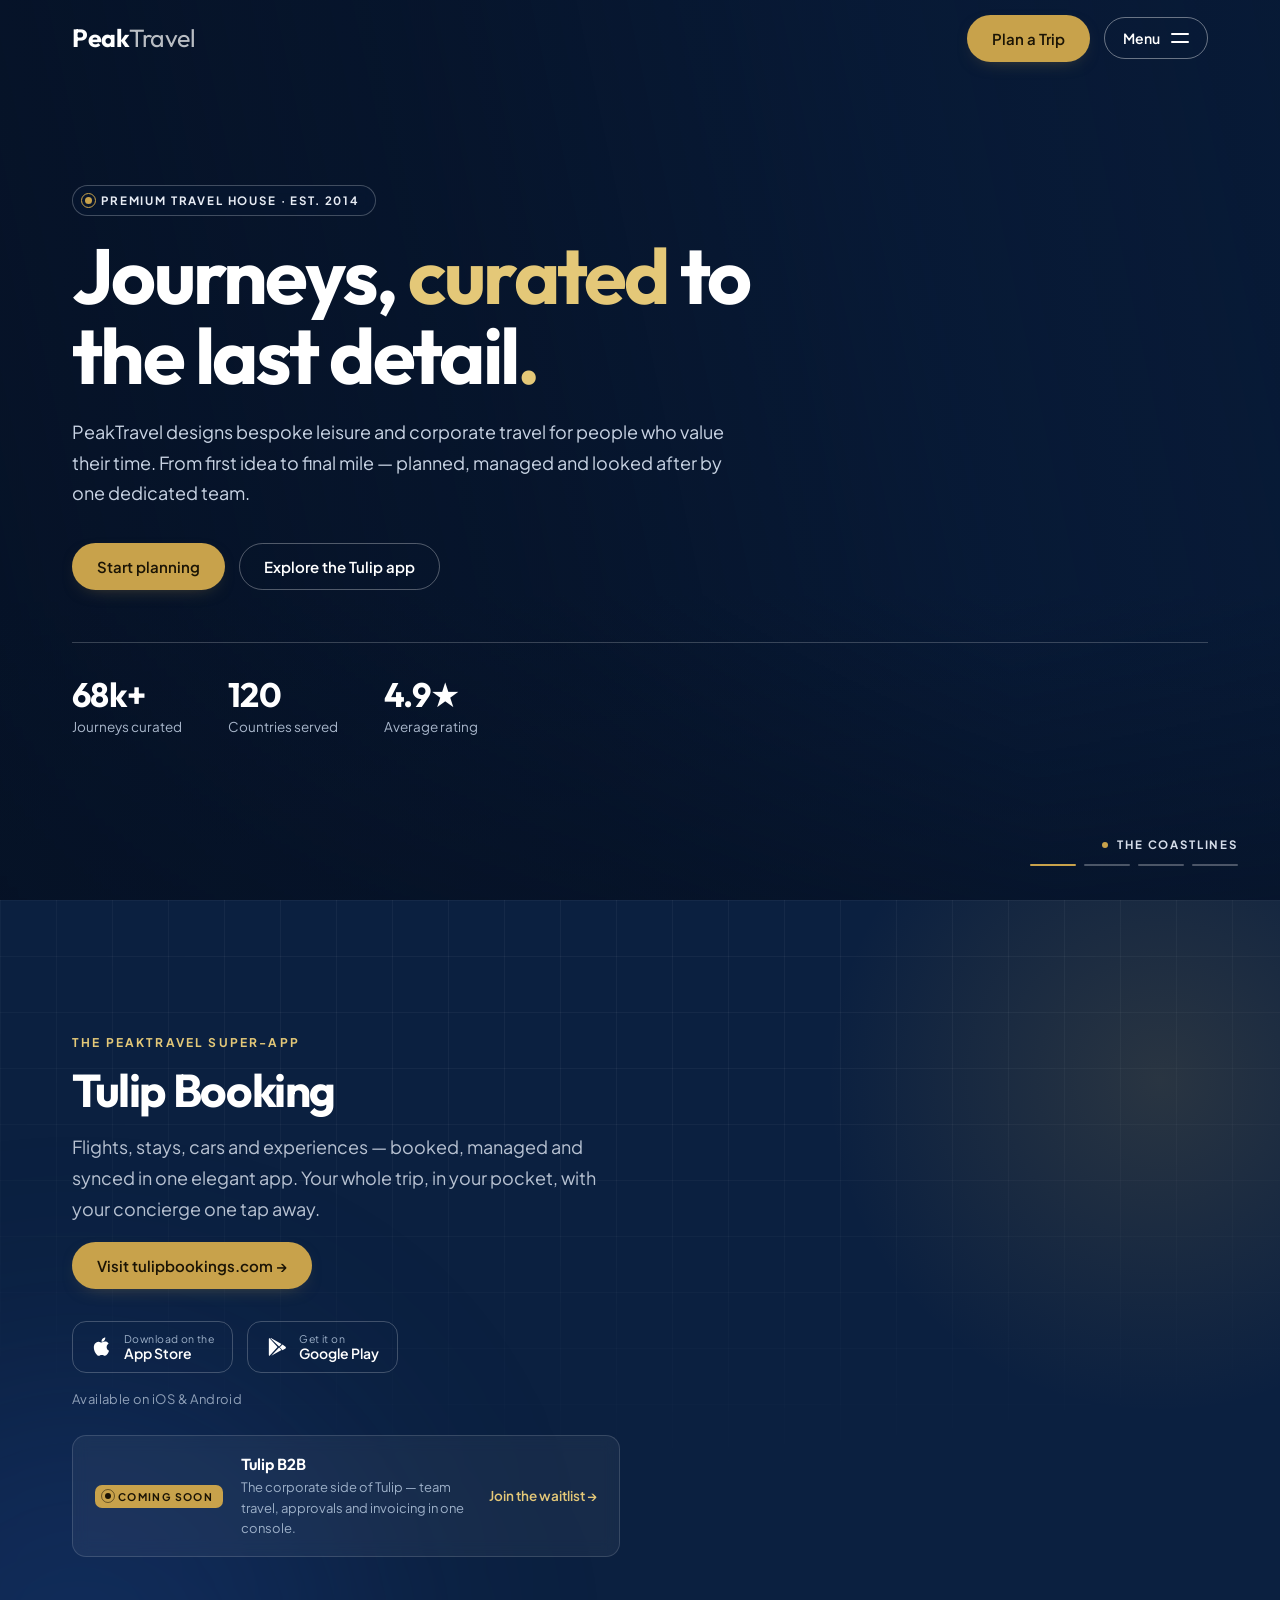
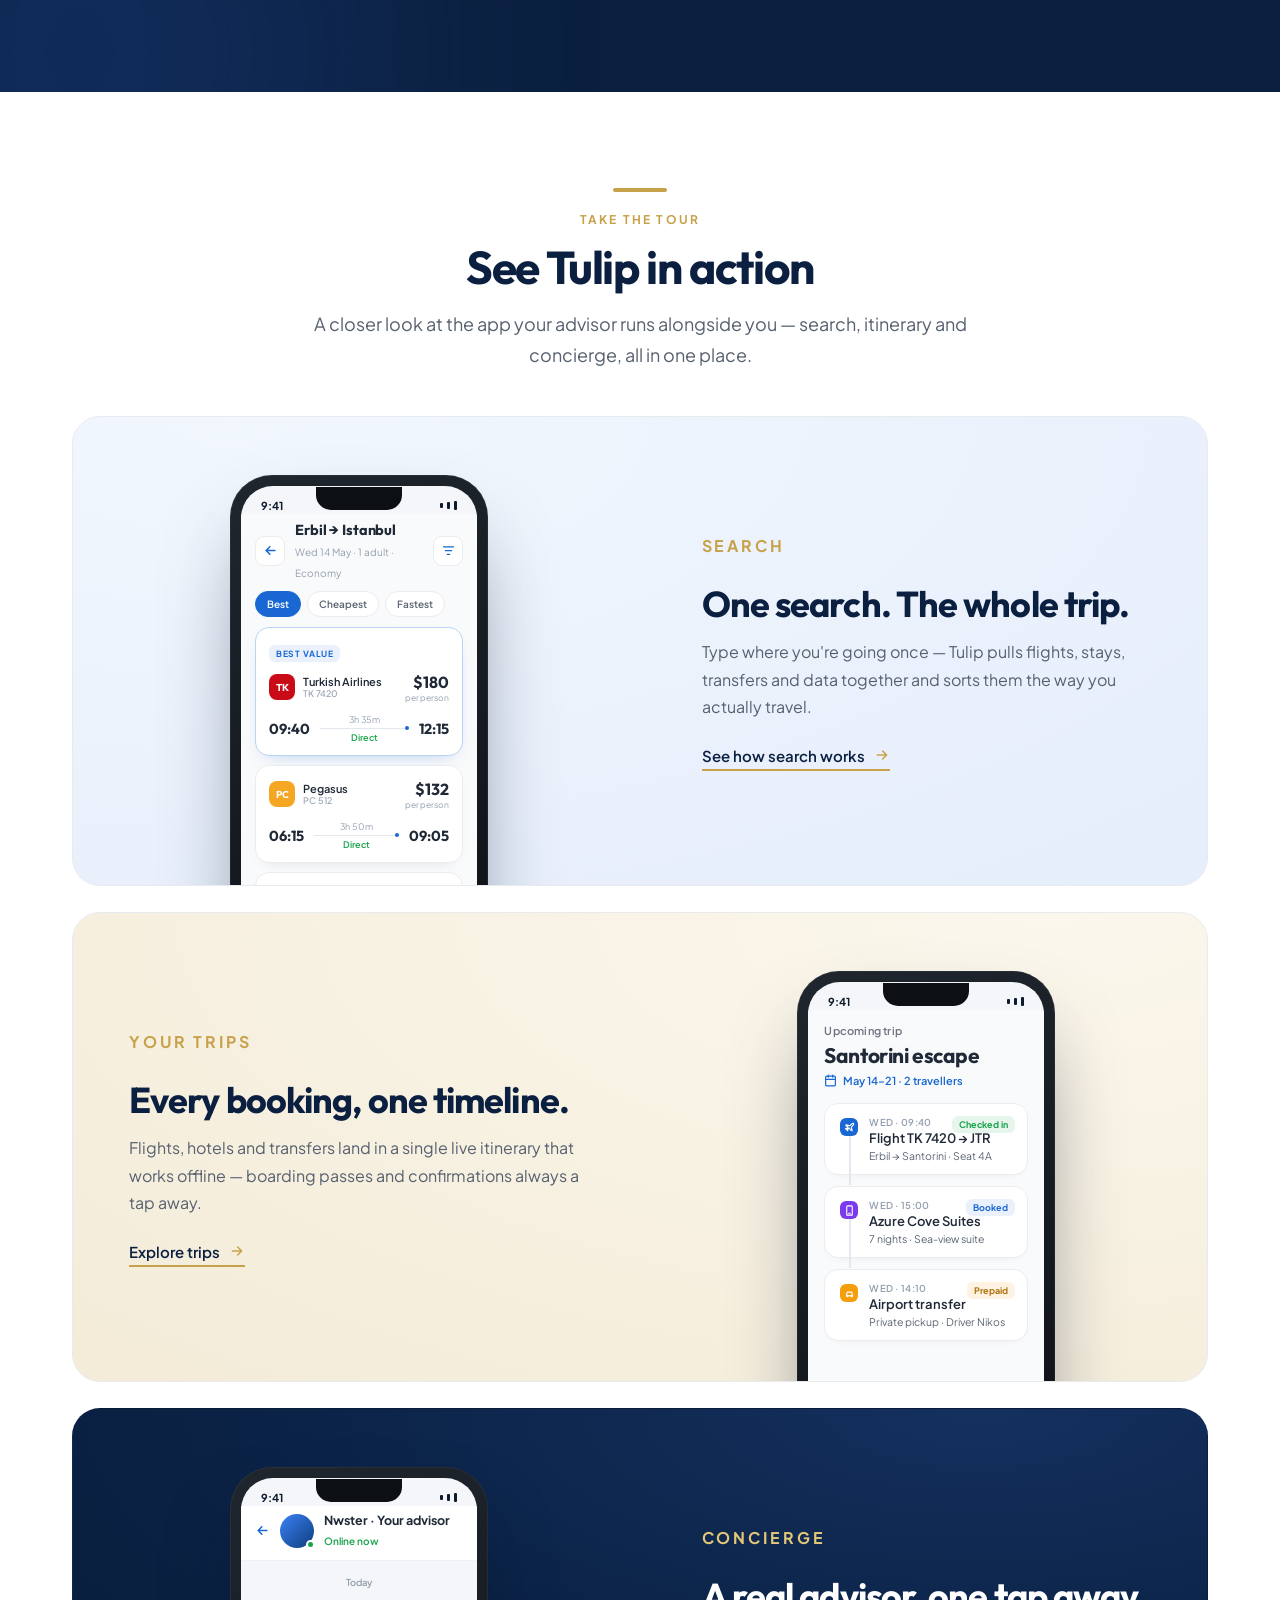
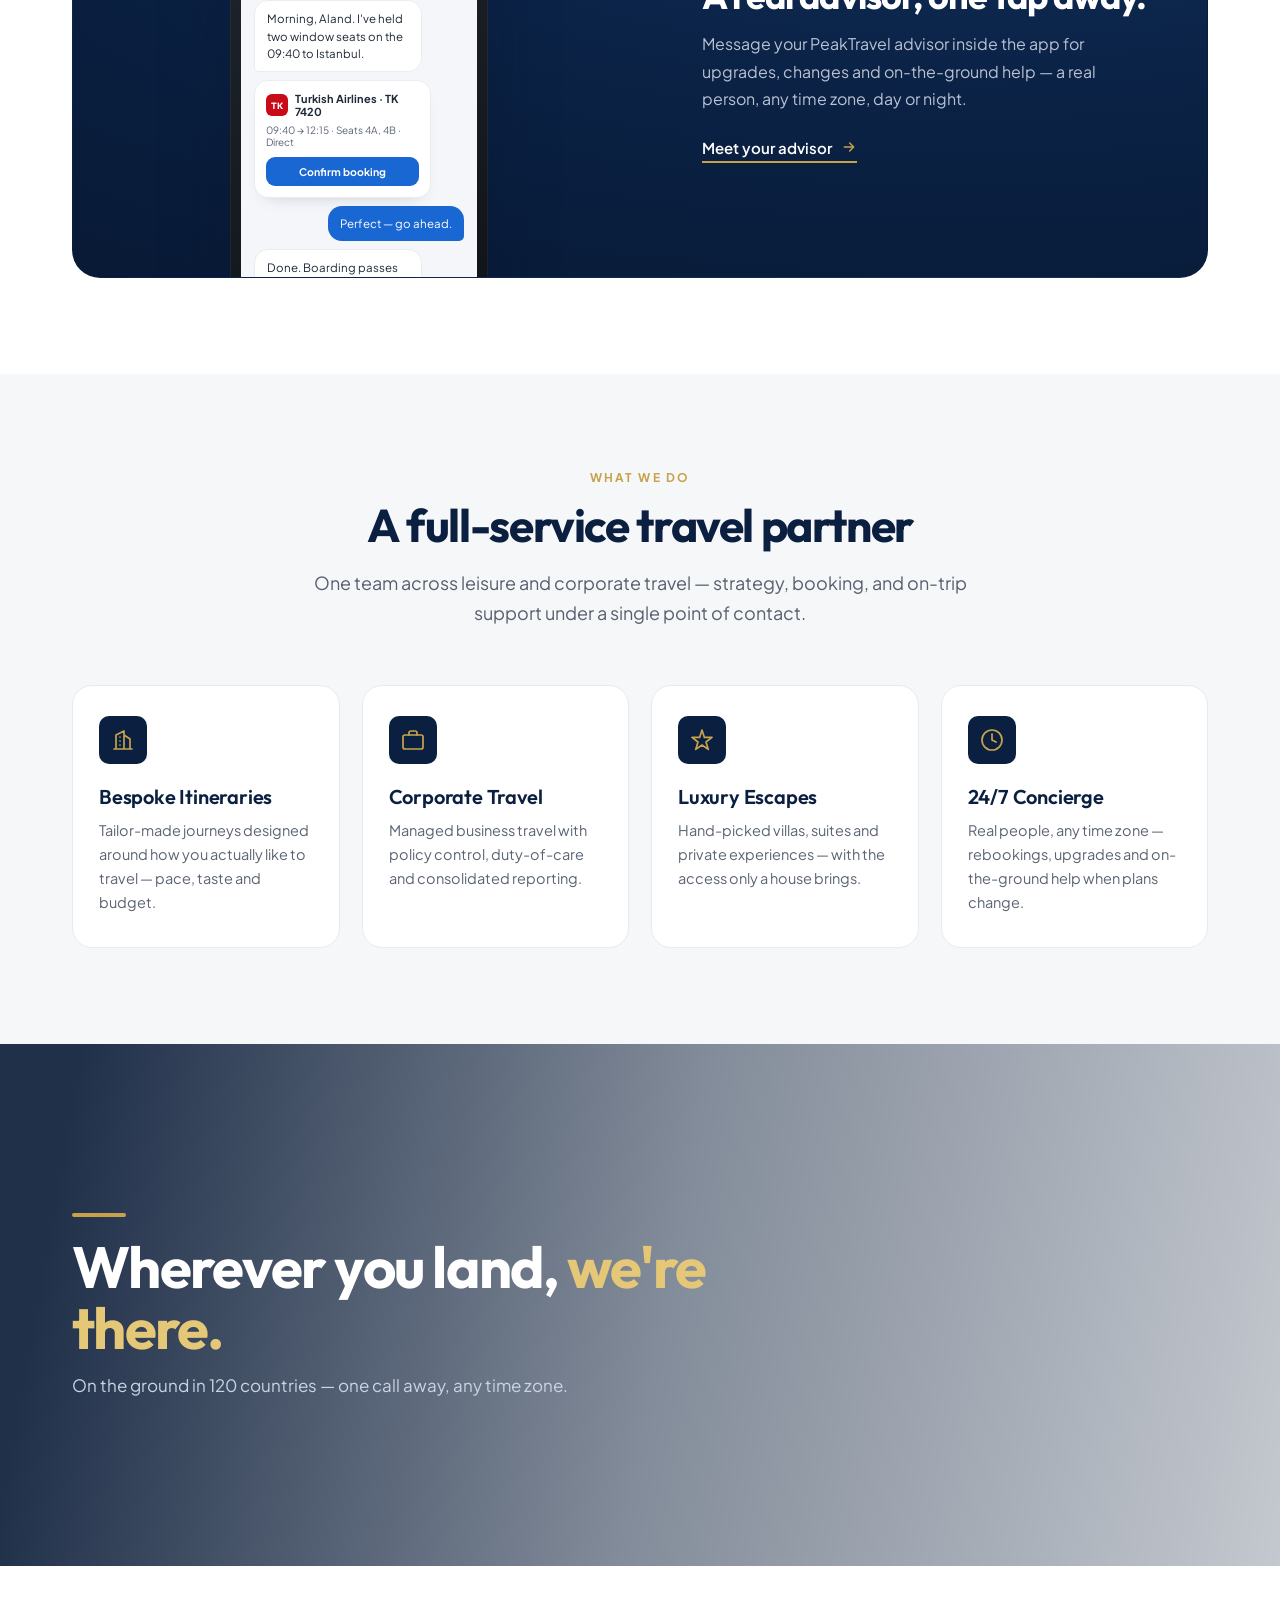
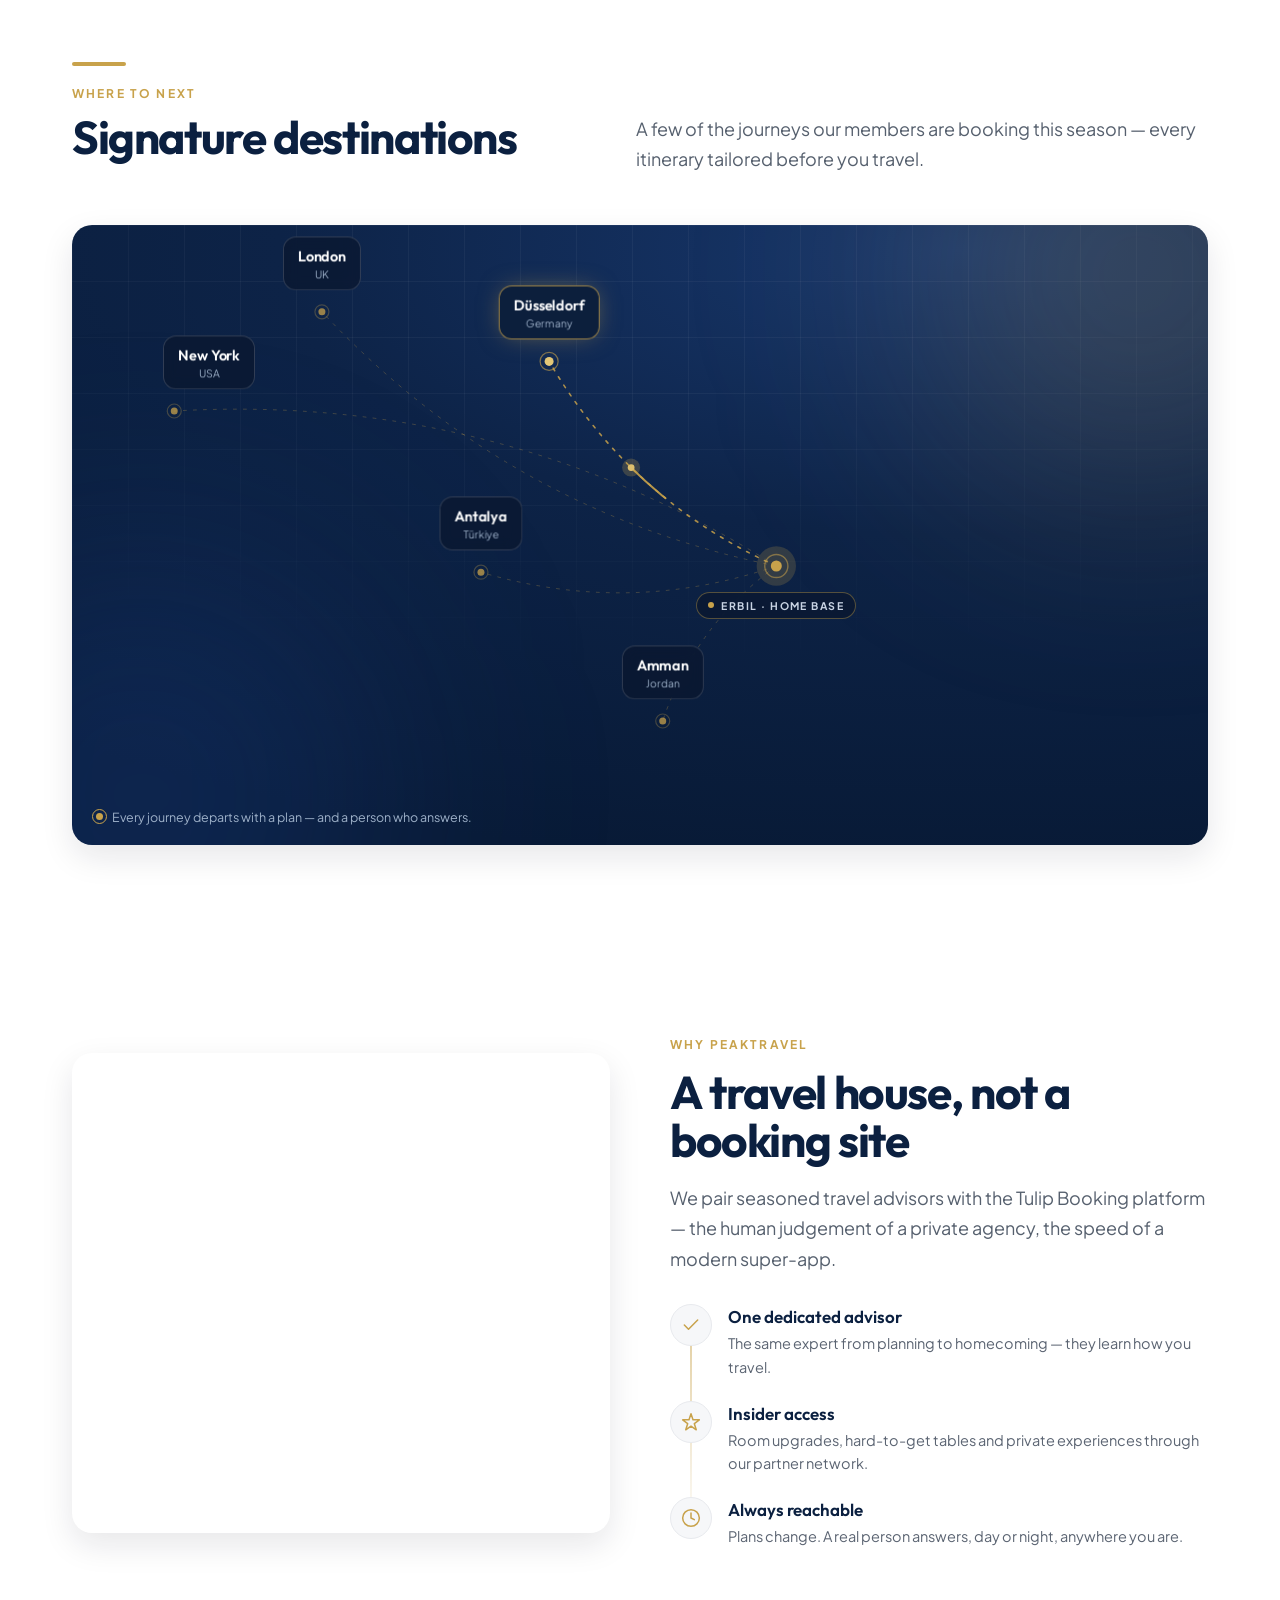
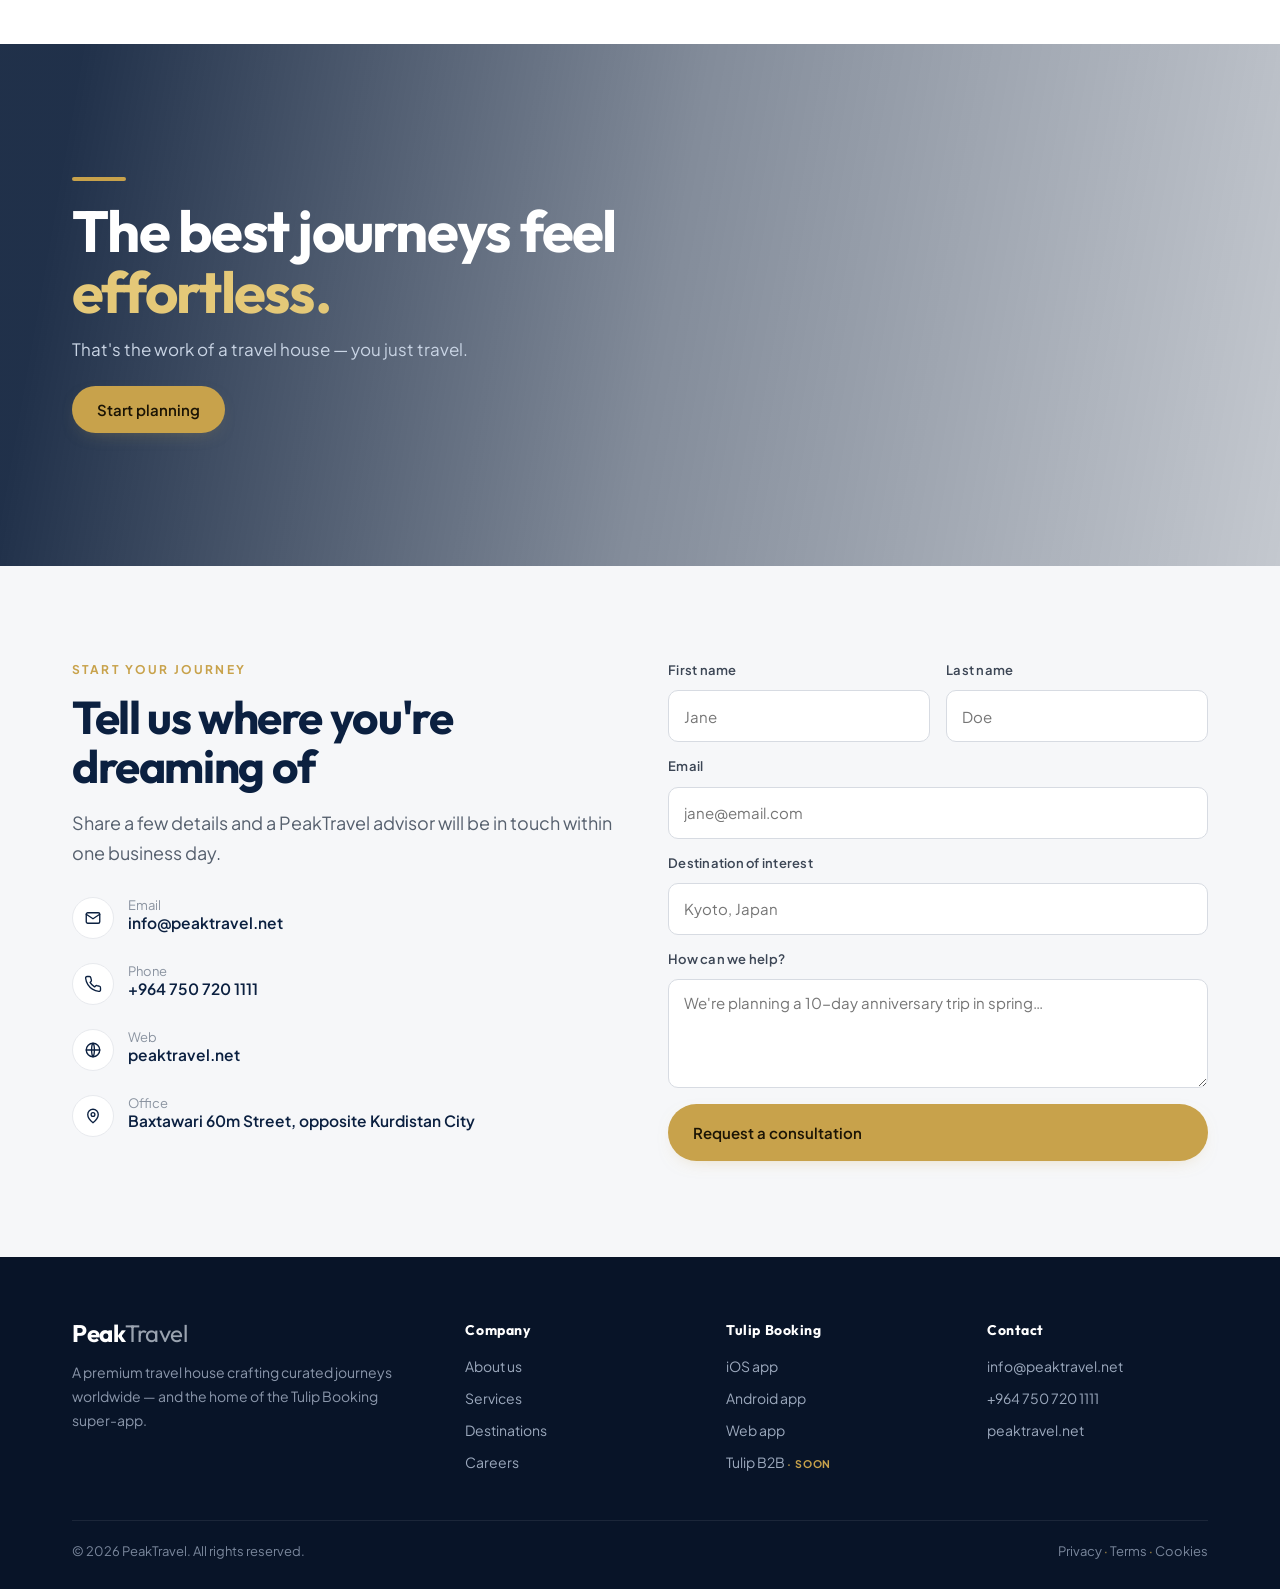
==== commit df283f59: "Rename concierge chat advisor from Lana to Nwster Updates the chat header (Nwster · Your advisor) an" ====
--- a/index.html
+++ b/index.html
@@ -890,7 +890,7 @@
                 <div class="cc-head">
                   <span class="bk"><svg width="15" height="15" viewBox="0 0 24 24" fill="none" stroke="currentColor" stroke-width="2.4" stroke-linecap="round" stroke-linejoin="round"><path d="M19 12H5M11 18l-6-6 6-6"/></svg></span>
                   <div class="av"><span class="on"></span></div>
-                  <div class="who"><b>Lana · Your advisor</b><span>Online now</span></div>
+                  <div class="who"><b>Nwster · Your advisor</b><span>Online now</span></div>
                 </div>
                 <div class="cc-body">
                   <div class="cc-day">Today</div>
@@ -903,7 +903,7 @@
                   <div class="cc-msg me">Perfect — go ahead.</div>
                   <div class="cc-msg them">Done. Boarding passes are in your timeline, and I've arranged your airport pickup.</div>
                 </div>
-                <div class="cc-input"><span class="box">Message Lana…</span><span class="snd"><svg width="15" height="15" viewBox="0 0 24 24" fill="none" stroke="currentColor" stroke-width="2" stroke-linecap="round" stroke-linejoin="round"><path d="M22 2 11 13M22 2l-7 20-4-9-9-4z"/></svg></span></div>
+                <div class="cc-input"><span class="box">Message Nwster…</span><span class="snd"><svg width="15" height="15" viewBox="0 0 24 24" fill="none" stroke="currentColor" stroke-width="2" stroke-linecap="round" stroke-linejoin="round"><path d="M22 2 11 13M22 2l-7 20-4-9-9-4z"/></svg></span></div>
               </div>
             </div></div>
           </div>
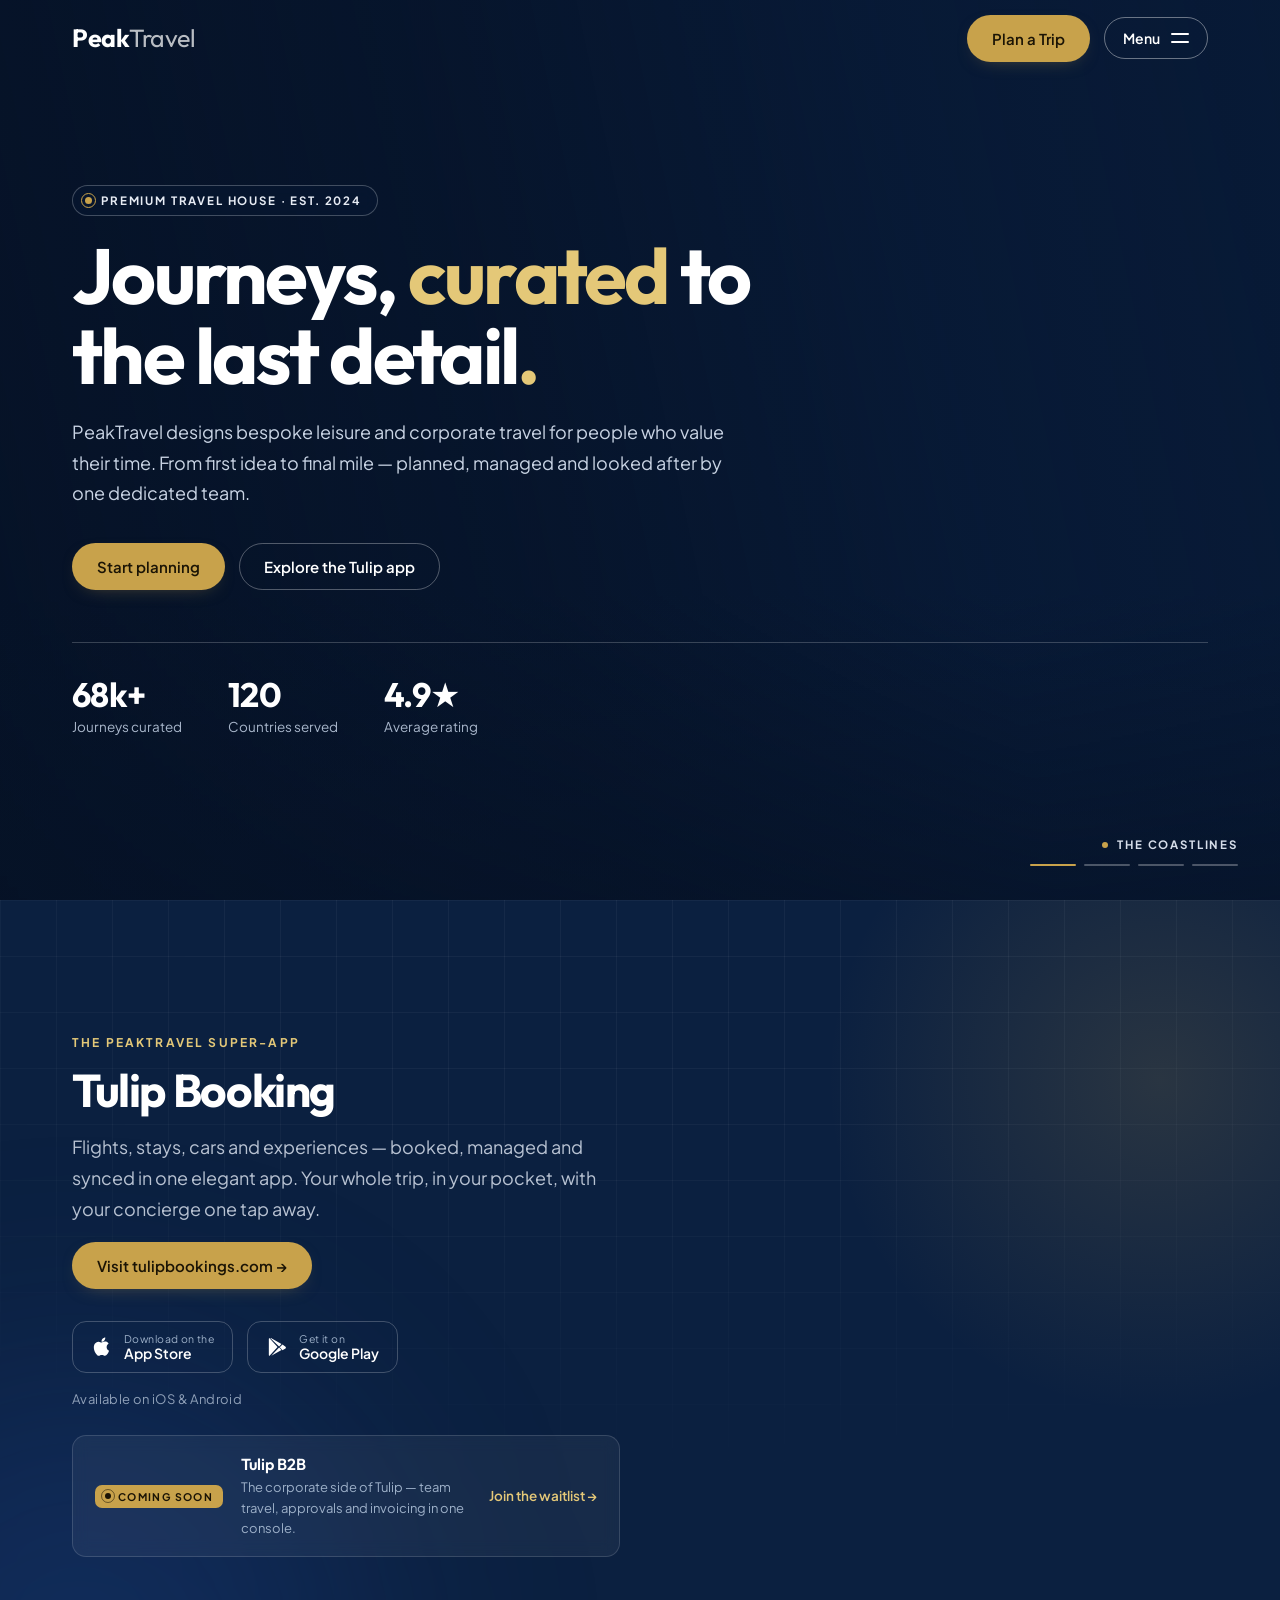
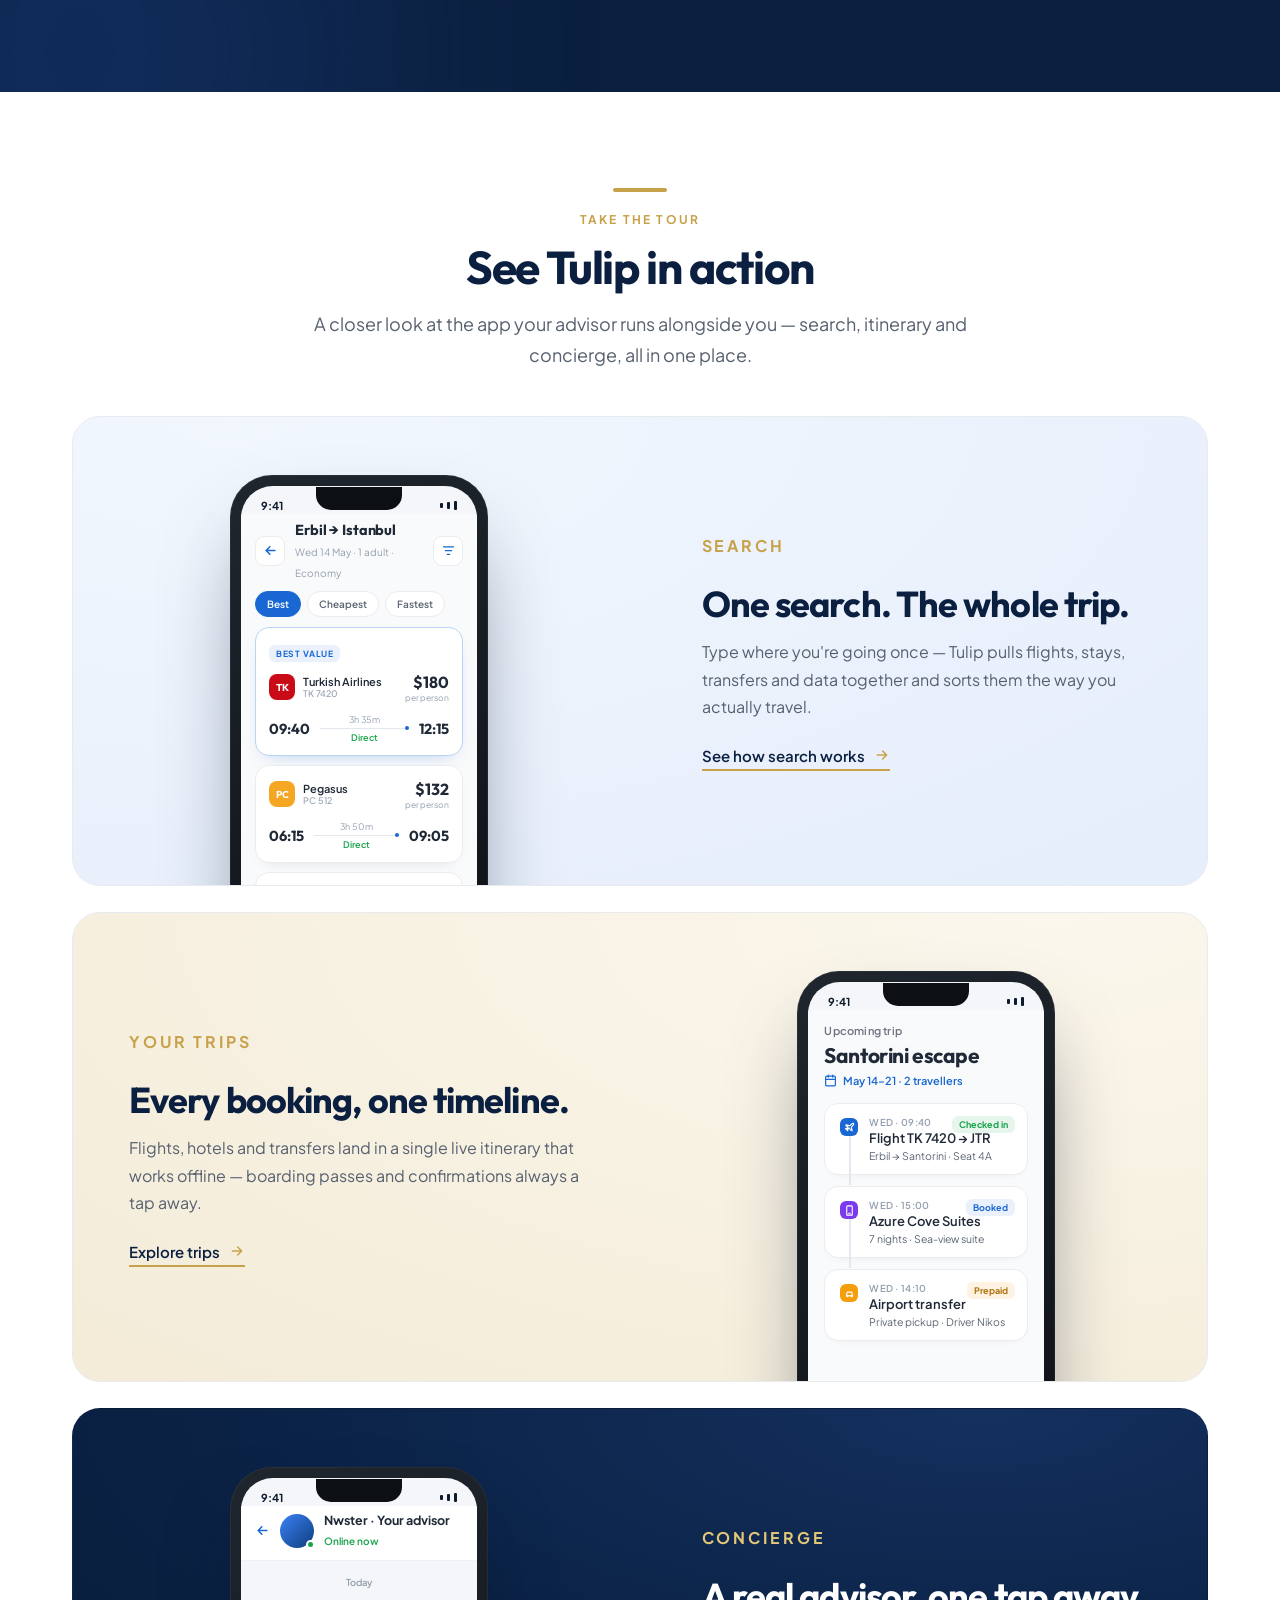
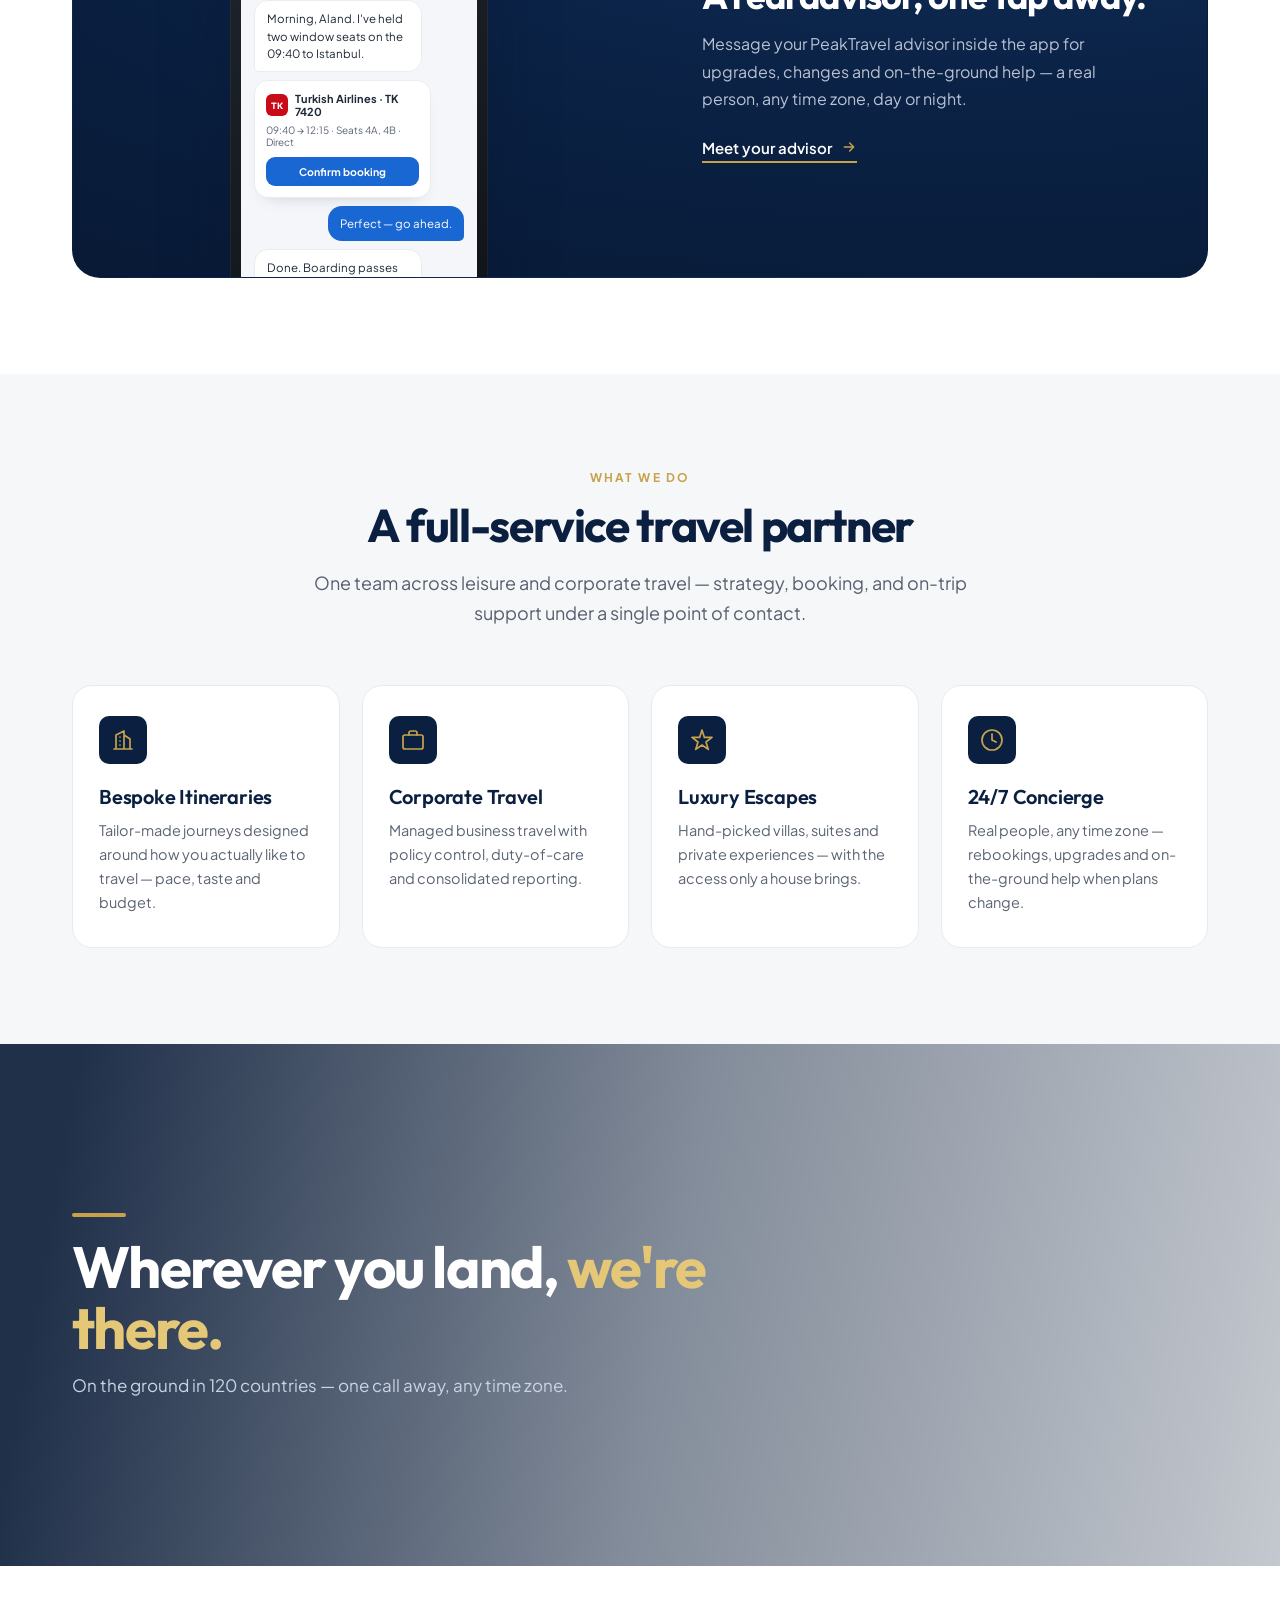
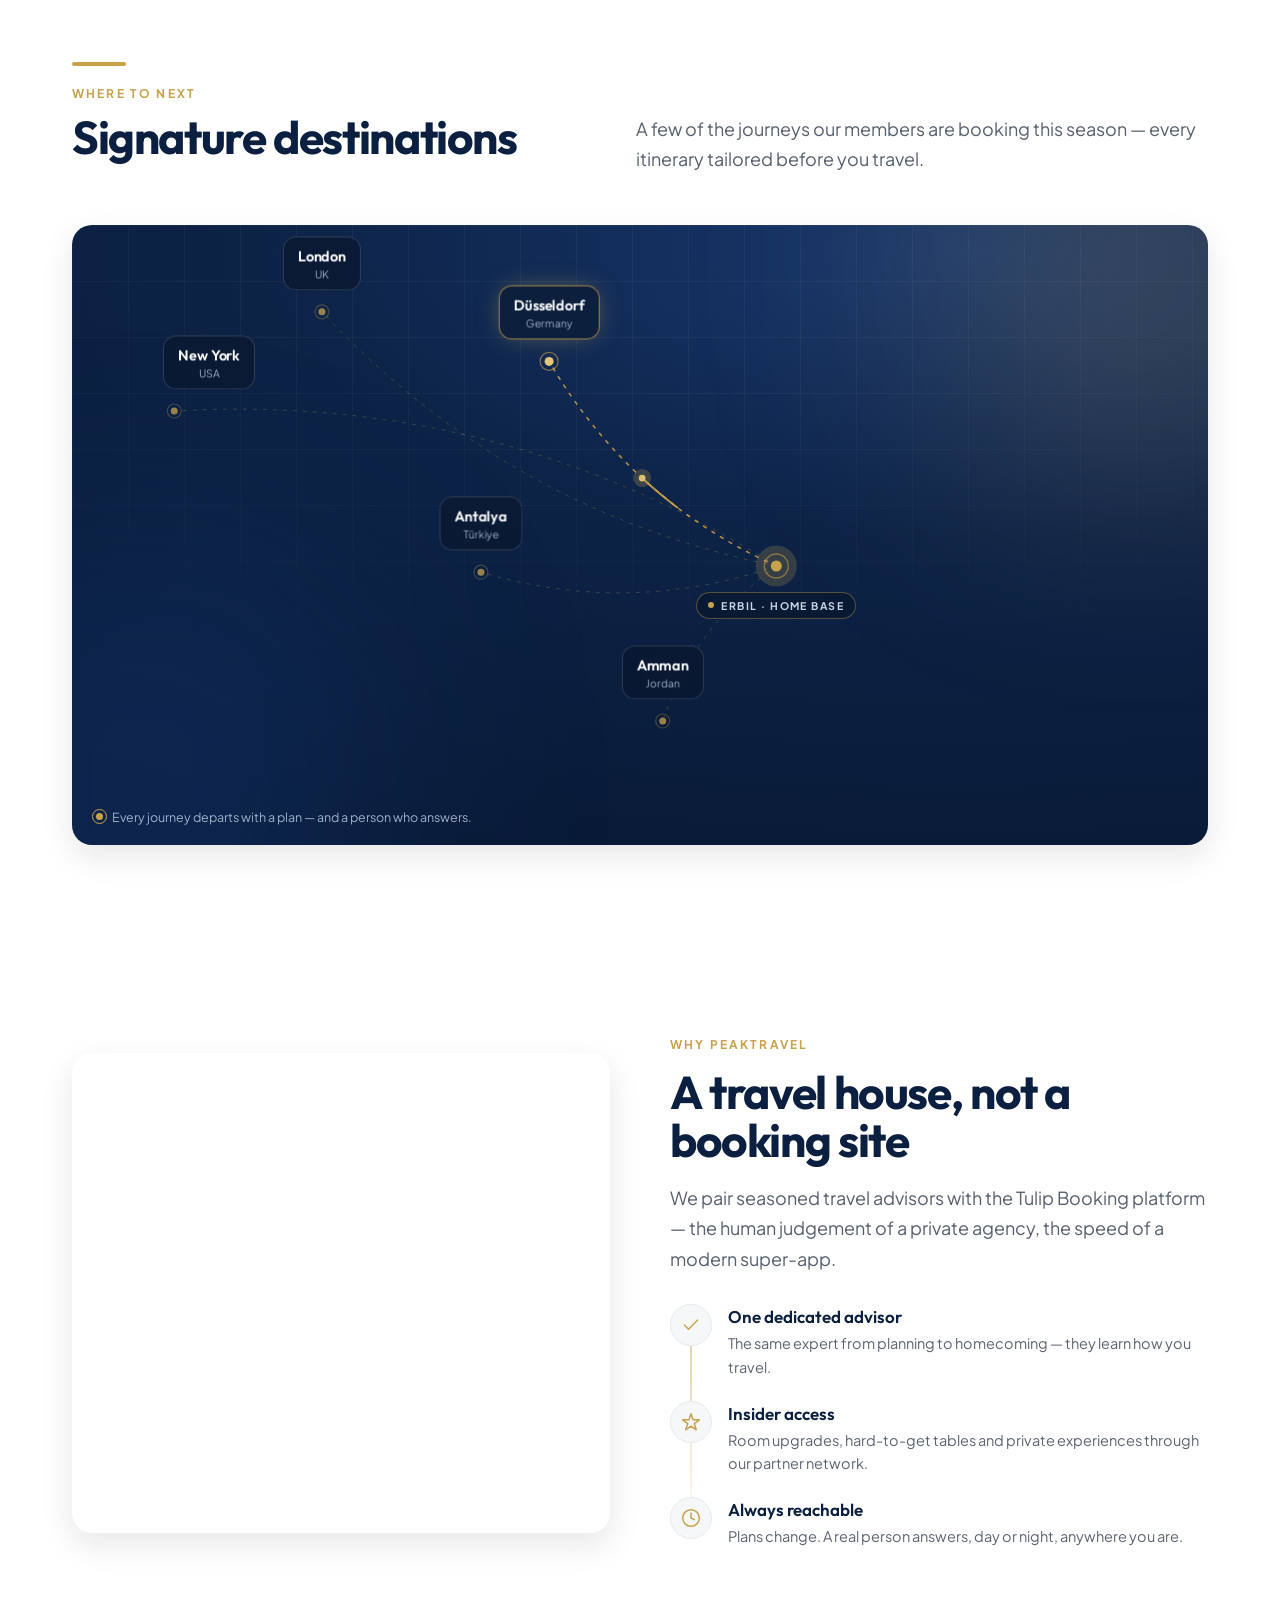
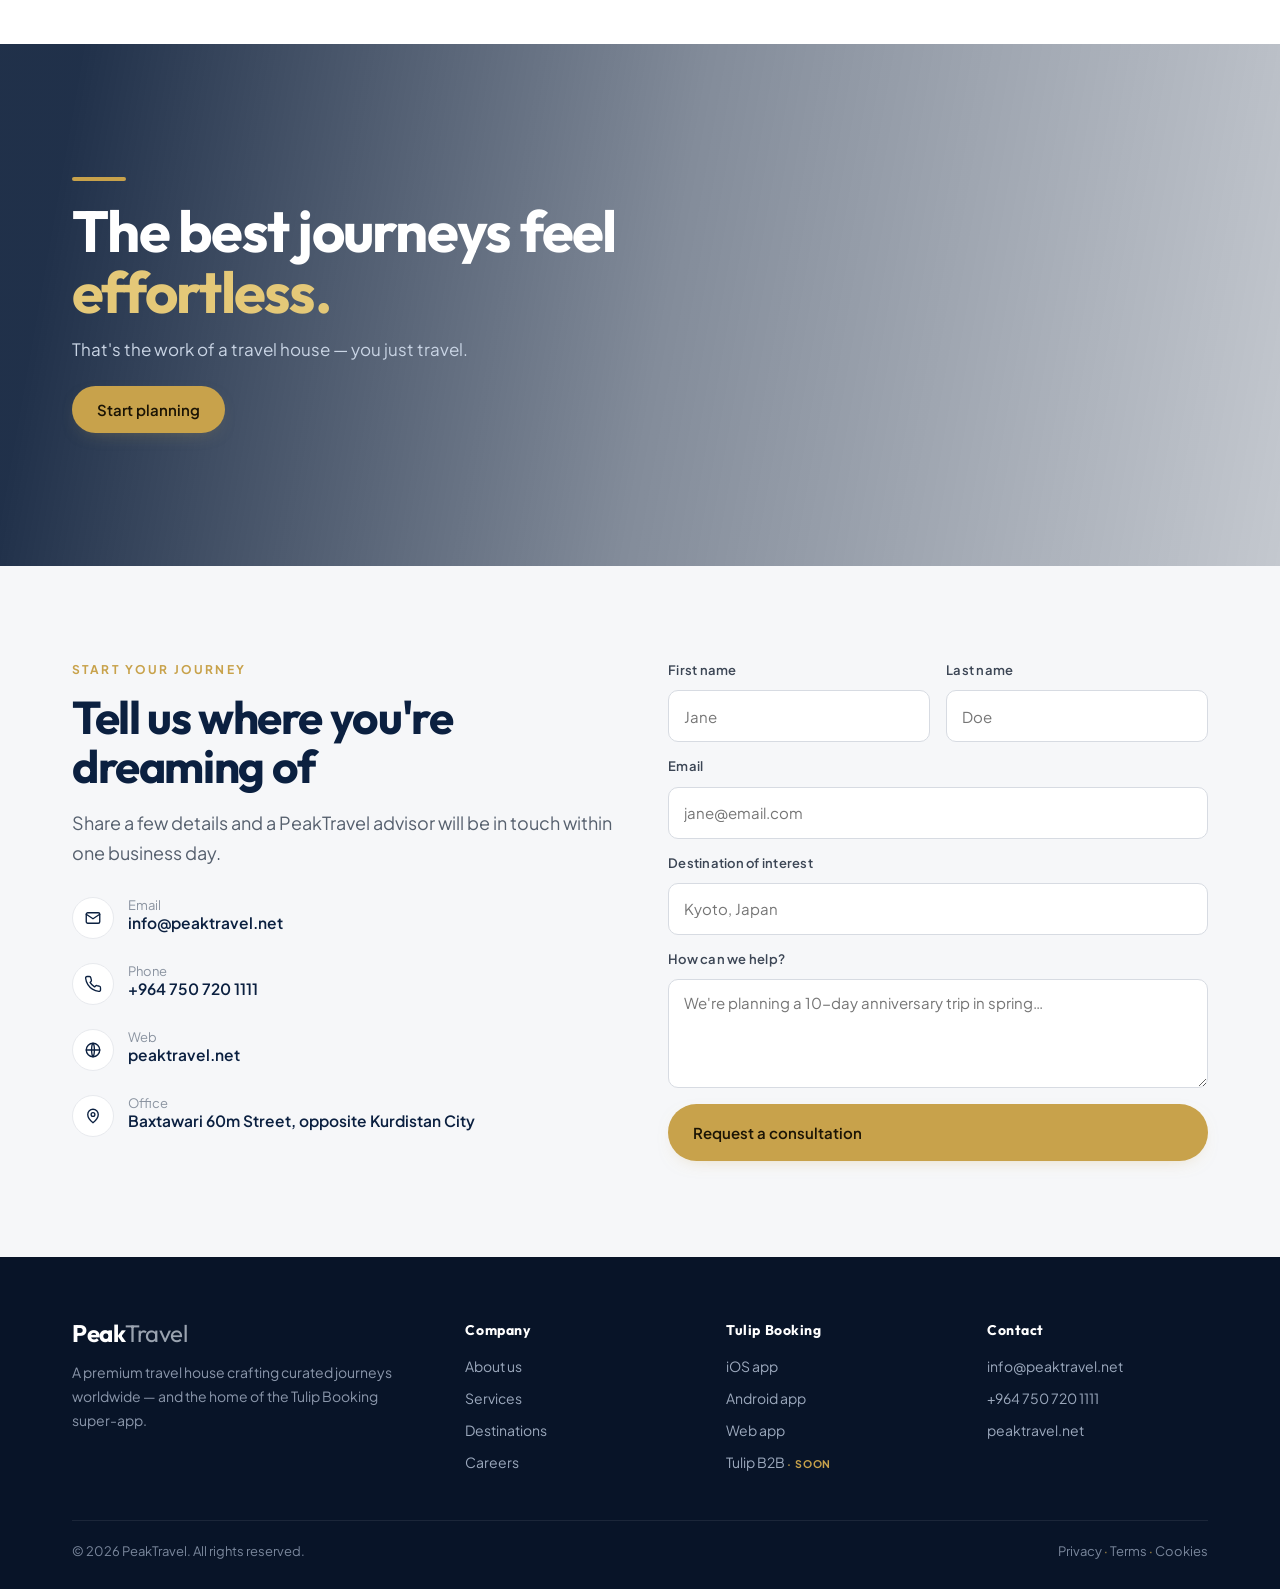
==== commit b04fb798: "Copy fix: founding year is 2024, not 2014 Updates the hero eyebrow chip to "Premium travel house · E" ====
--- a/index.html
+++ b/index.html
@@ -668,7 +668,7 @@
   </div>
   <div class="wrap cine-content">
     <div>
-      <div class="eyebrow-chip glass"><span class="livedot"></span>Premium travel house · Est. 2014</div>
+      <div class="eyebrow-chip glass"><span class="livedot"></span>Premium travel house · Est. 2024</div>
       <h1>Journeys, <span class="em">curated</span> to the last detail<span class="em">.</span></h1>
       <p class="lead">PeakTravel designs bespoke leisure and corporate travel for people who value their time. From first idea to final mile — planned, managed and looked after by one dedicated team.</p>
       <div class="hero-cta">
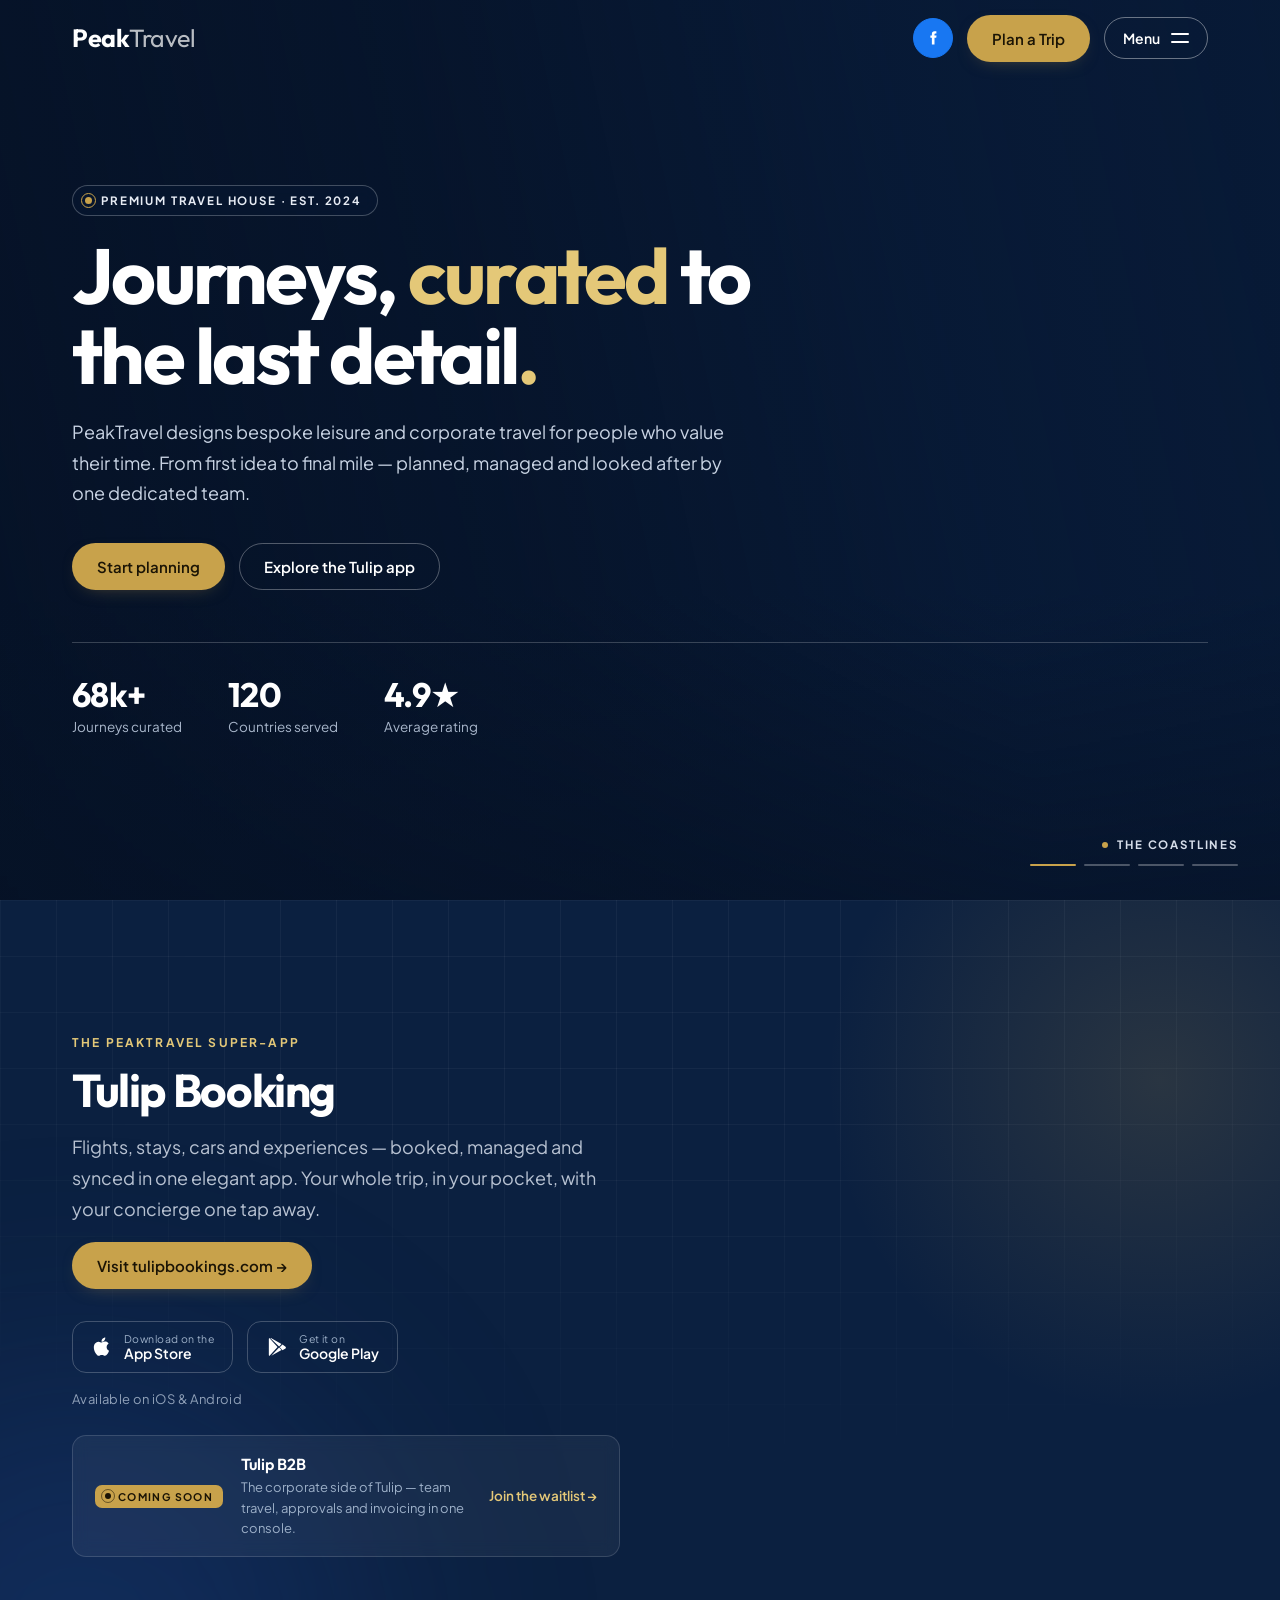
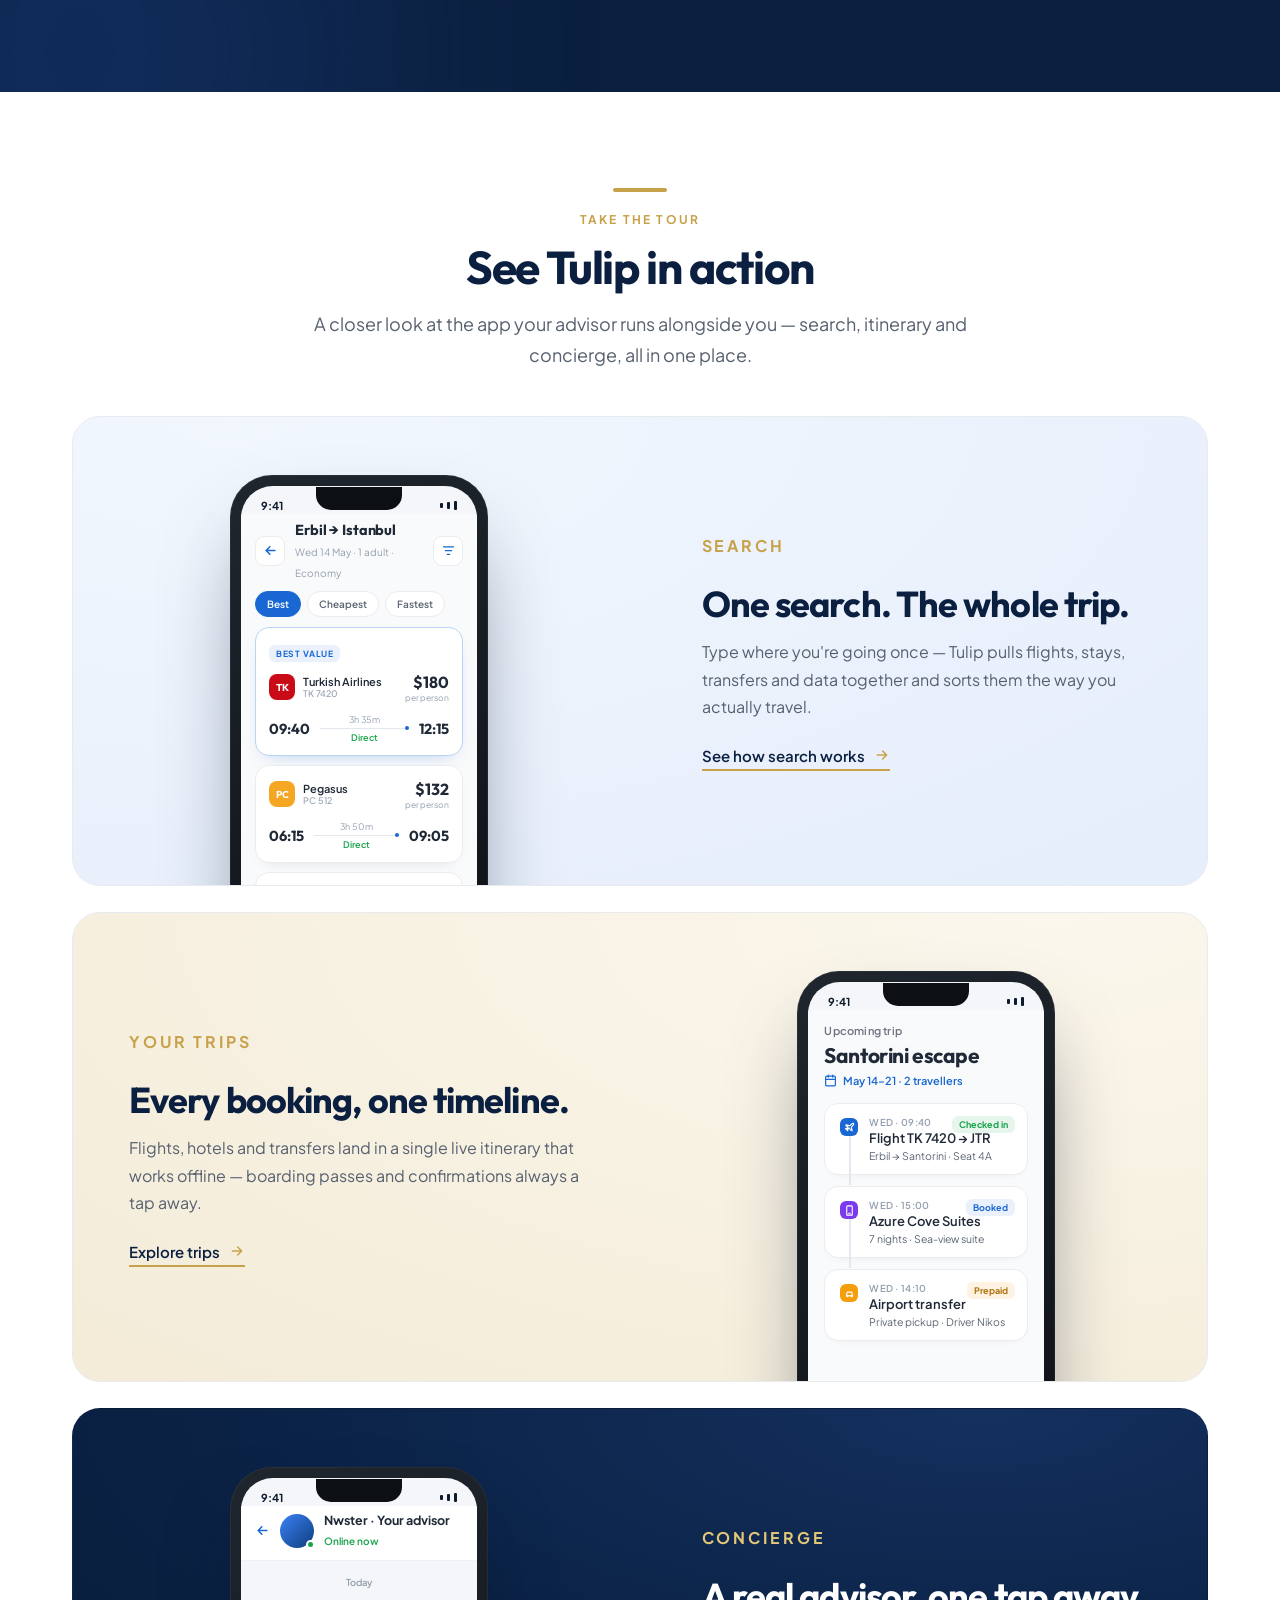
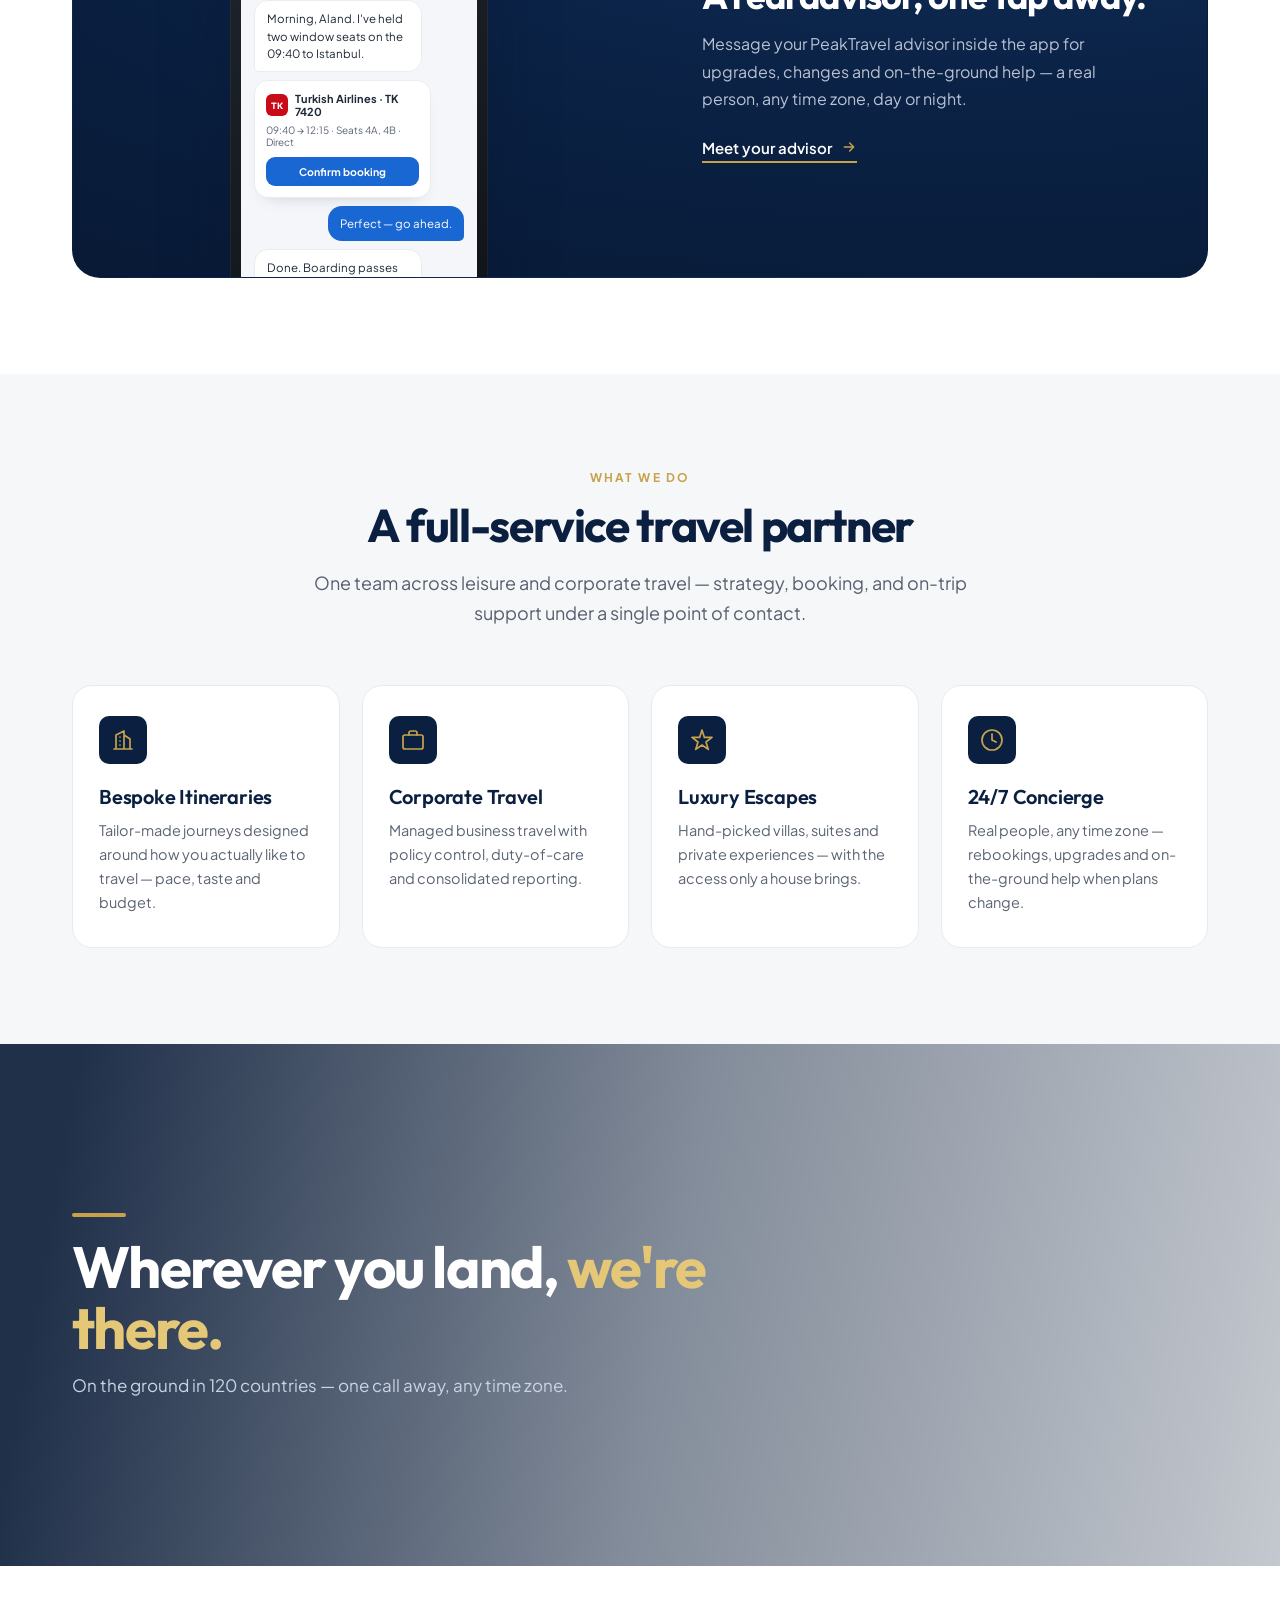
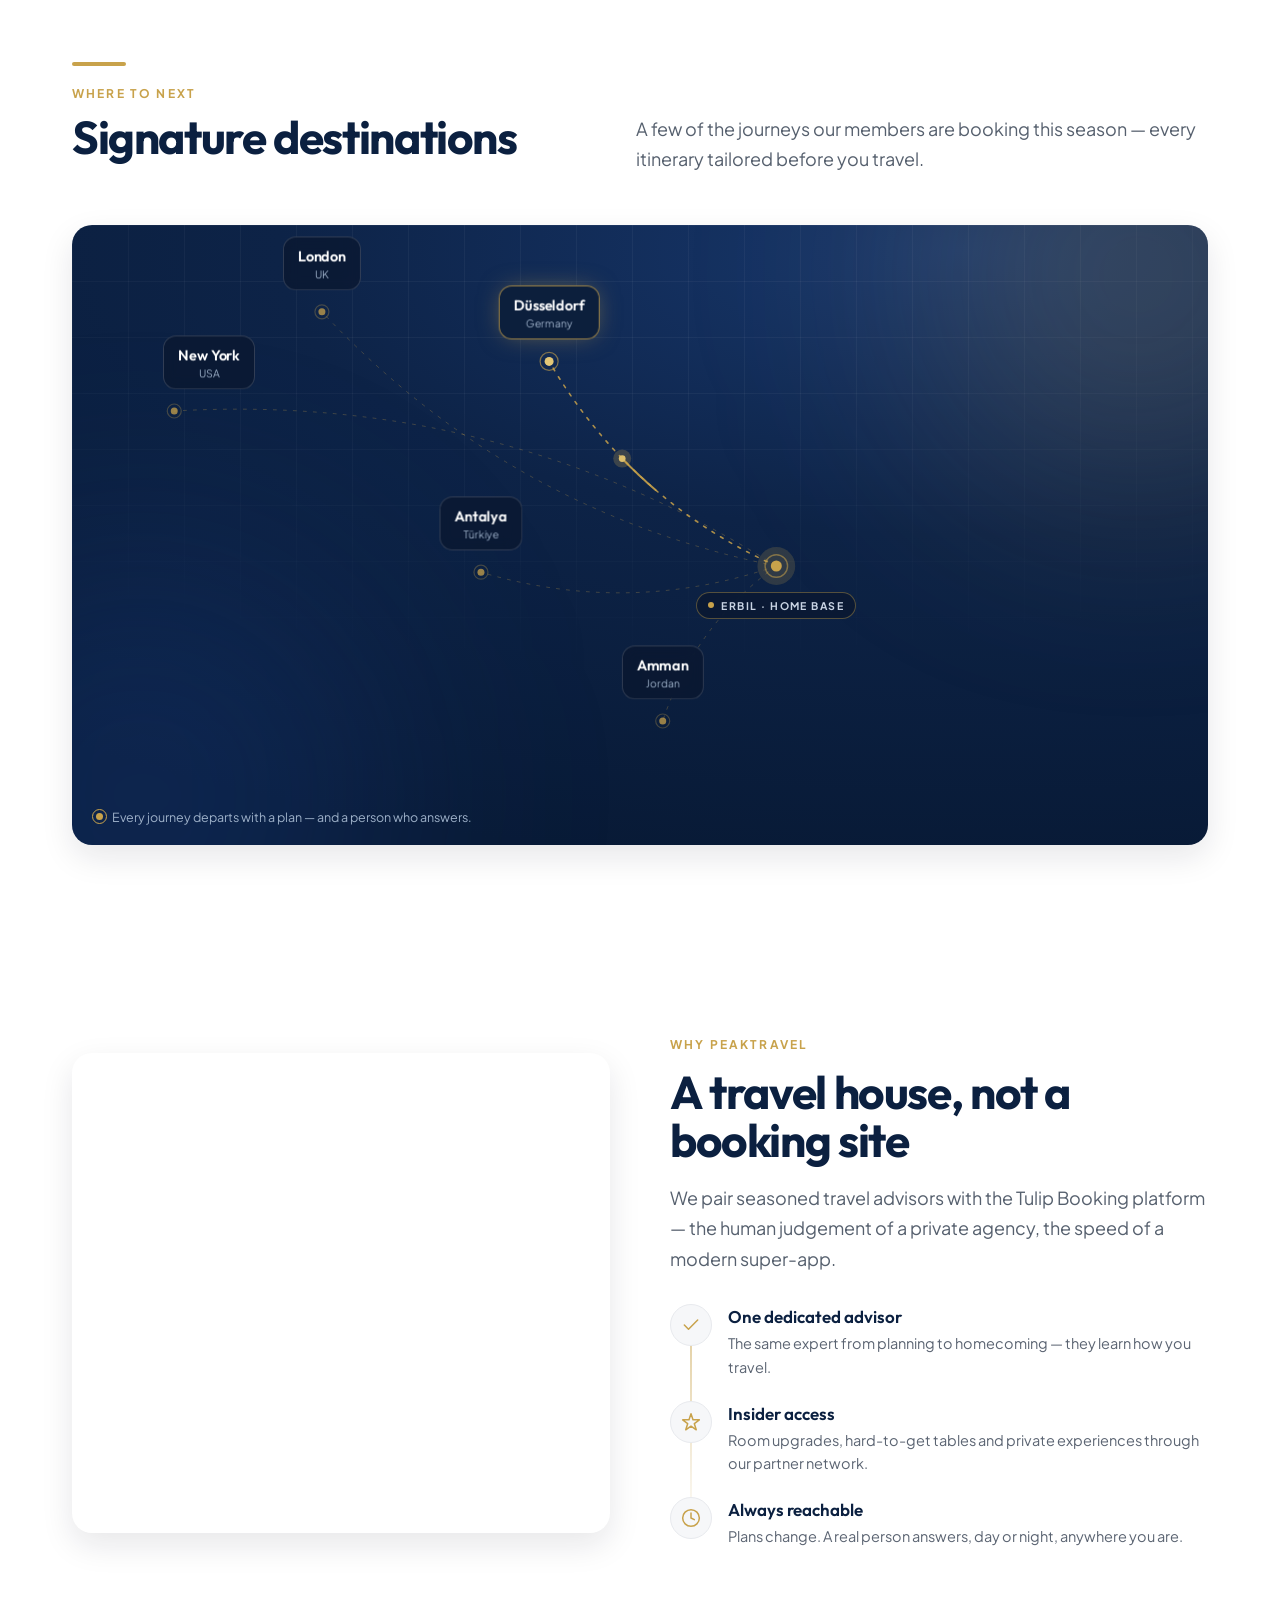
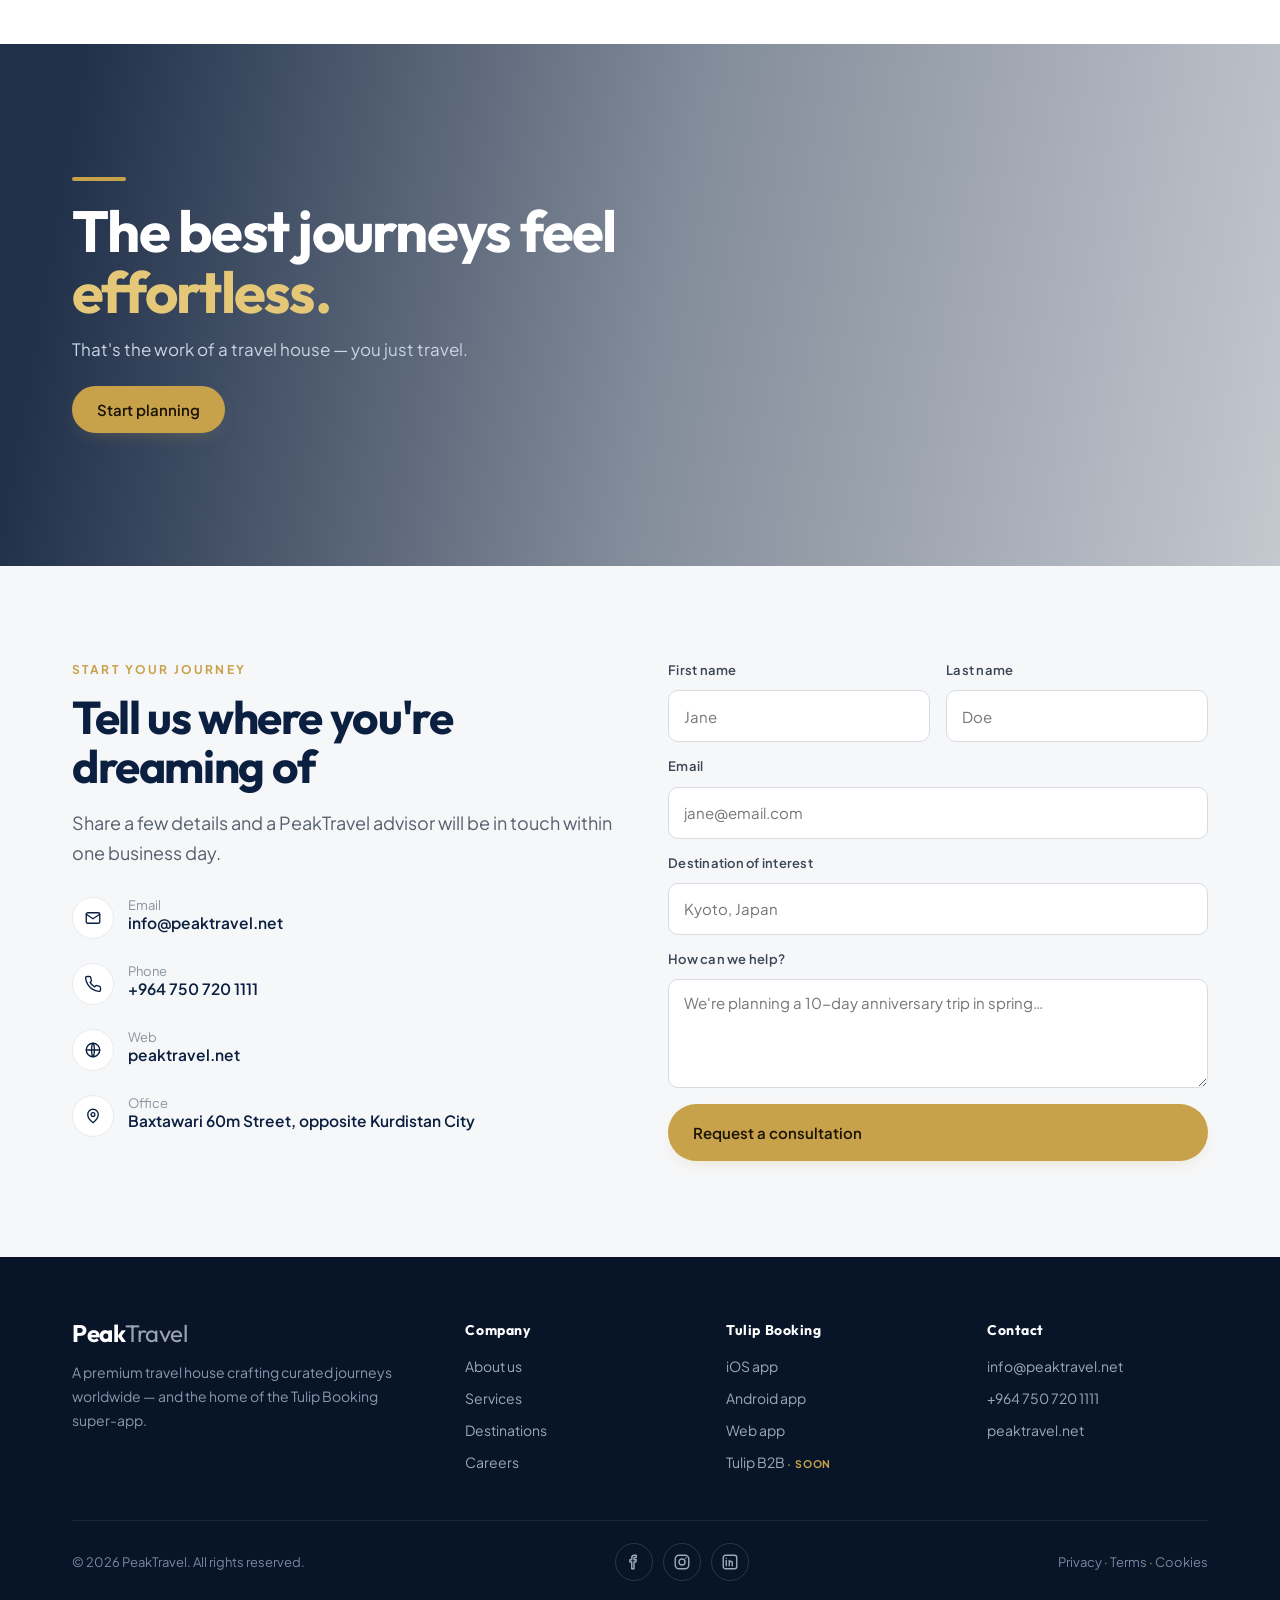
==== commit ba70fc90: "Add social links from updated Claude Design Header: Facebook button (links to facebook.com/peaktrave" ====
--- a/index.html
+++ b/index.html
@@ -95,6 +95,10 @@
   .mt-icon i:first-child { top: 1px; }
   .mt-icon i:last-child { top: 9px; }
   @media (max-width: 880px) { .nav-cta { display: none; } }
+  .nav-fb { display:inline-flex; align-items:center; justify-content:center; width:40px; height:40px; border-radius:50%; background:#1877F2; border:1px solid #1877F2; color:#fff; transition: background var(--pt-dur), transform var(--pt-dur), box-shadow var(--pt-dur); }
+  .nav-fb:hover { background:#0F6AE0; border-color:#0F6AE0; color:#fff; transform: translateY(-1px); box-shadow: 0 6px 18px -6px rgba(24,119,242,.6); }
+  header.clear .nav-fb { color:#fff; border-color:#1877F2; }
+  header.clear .nav-fb:hover { color:#fff; border-color:#0F6AE0; }
 
   /* ---------- Fullscreen menu takeover ---------- */
   .mega {
@@ -343,6 +347,9 @@
   .footer ul a:hover { color:#fff; }
   .footer .bottom { margin-top: 48px; padding-top: 22px; border-top:1px solid rgba(255,255,255,.08); display:flex; justify-content:space-between; align-items:center; font-size:13px; color:#7A879C; flex-wrap:wrap; gap:12px; }
   .footer .bottom .dot { color: var(--gold); }
+  .footer .socials { display:flex; gap:10px; align-items:center; }
+  .footer .socials a { display:inline-flex; align-items:center; justify-content:center; width:38px; height:38px; border-radius:50%; border:1px solid rgba(255,255,255,.14); color:#9CA9BD; transition: color var(--pt-dur), border-color var(--pt-dur), transform var(--pt-dur); }
+  .footer .socials a:hover { color:#fff; border-color: var(--gold); transform: translateY(-2px); }
   @media (max-width:880px){ .footer-grid{grid-template-columns:1fr 1fr; gap:32px;} }
 
   /* ---- Tulip app mock screens ---- */
@@ -612,6 +619,9 @@
   <div class="wrap nav">
     <a href="#home" class="logo"><span class="peak">Peak</span><span class="travel">Travel</span></a>
     <div class="nav-right">
+      <a href="https://www.facebook.com/peaktravelebl" target="_blank" rel="noopener" class="nav-fb" aria-label="PeakTravel on Facebook">
+        <svg width="18" height="18" viewBox="0 0 24 24" fill="currentColor" stroke="none"><path d="M14 8.5V7c0-.7.3-1 1-1h1.5V3H14a3.5 3.5 0 0 0-3.5 3.5V8.5H8.5v3h2v9h3.5v-9h2.3l.4-3z"/></svg>
+      </a>
       <a href="#contact" class="btn btn-gold nav-cta">Plan a Trip</a>
       <button class="menu-trigger" id="megaBtn" aria-expanded="false" aria-label="Open menu" onclick="toggleMega()">
         <span class="mt-label">Menu</span>
@@ -1061,6 +1071,17 @@
     </div>
     <div class="bottom">
       <span>© 2026 PeakTravel. All rights reserved.</span>
+      <div class="socials">
+        <a href="https://www.facebook.com/peaktravelebl" target="_blank" rel="noopener" aria-label="PeakTravel on Facebook">
+          <svg width="18" height="18" viewBox="0 0 24 24" fill="none" stroke="currentColor" stroke-width="1.9" stroke-linecap="round" stroke-linejoin="round"><path d="M15 3h-2.5A3.5 3.5 0 0 0 9 6.5V9H6.5v3H9v9h3v-9h2.5l.5-3H12V6.5a.5.5 0 0 1 .5-.5H15z"/></svg>
+        </a>
+        <a href="#" target="_blank" rel="noopener" aria-label="PeakTravel on Instagram">
+          <svg width="18" height="18" viewBox="0 0 24 24" fill="none" stroke="currentColor" stroke-width="1.9" stroke-linecap="round" stroke-linejoin="round"><rect x="3" y="3" width="18" height="18" rx="5"/><circle cx="12" cy="12" r="4"/><circle cx="17.2" cy="6.8" r="1" fill="currentColor" stroke="none"/></svg>
+        </a>
+        <a href="#" target="_blank" rel="noopener" aria-label="PeakTravel on LinkedIn">
+          <svg width="18" height="18" viewBox="0 0 24 24" fill="none" stroke="currentColor" stroke-width="1.9" stroke-linecap="round" stroke-linejoin="round"><rect x="3" y="3" width="18" height="18" rx="3"/><path d="M7 10v7M7 7v.01M11 17v-4a2 2 0 0 1 4 0v4M11 10v7"/></svg>
+        </a>
+      </div>
       <span>Privacy <span class="dot">·</span> Terms <span class="dot">·</span> Cookies</span>
     </div>
   </div>
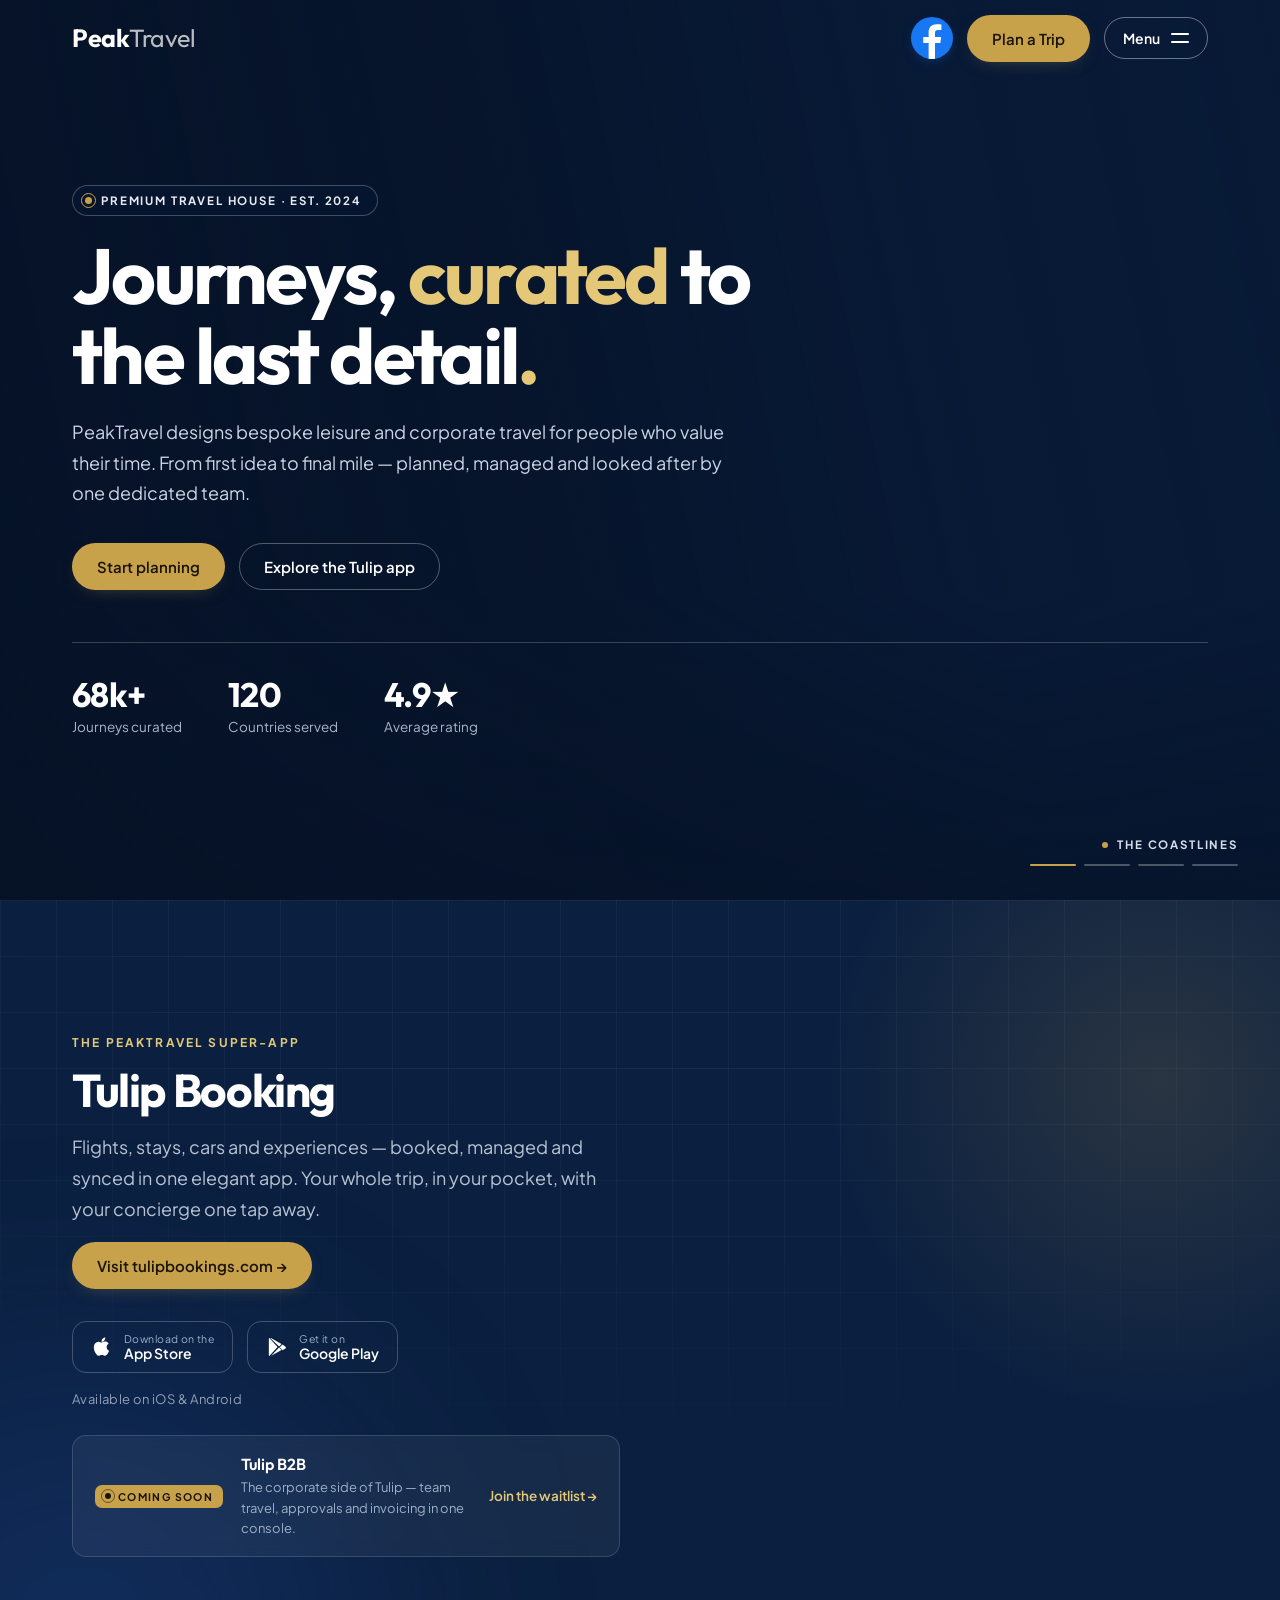
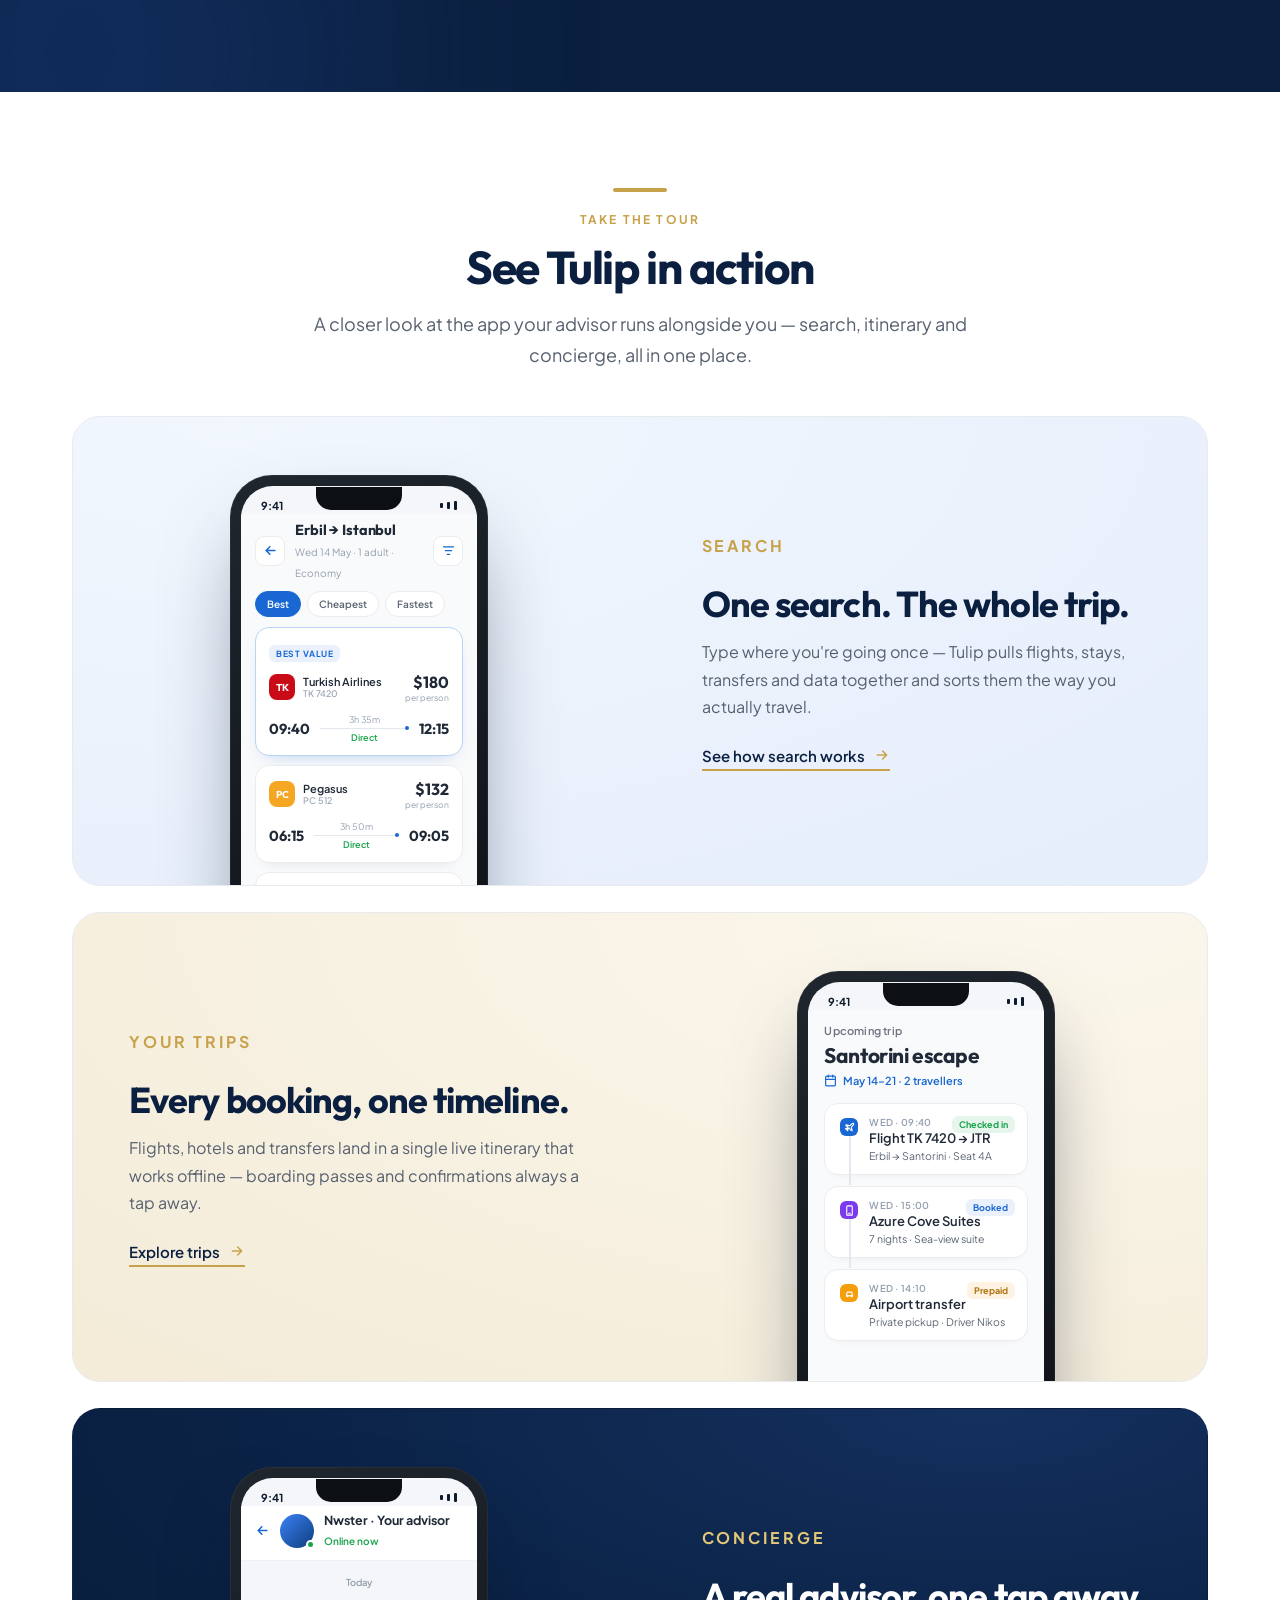
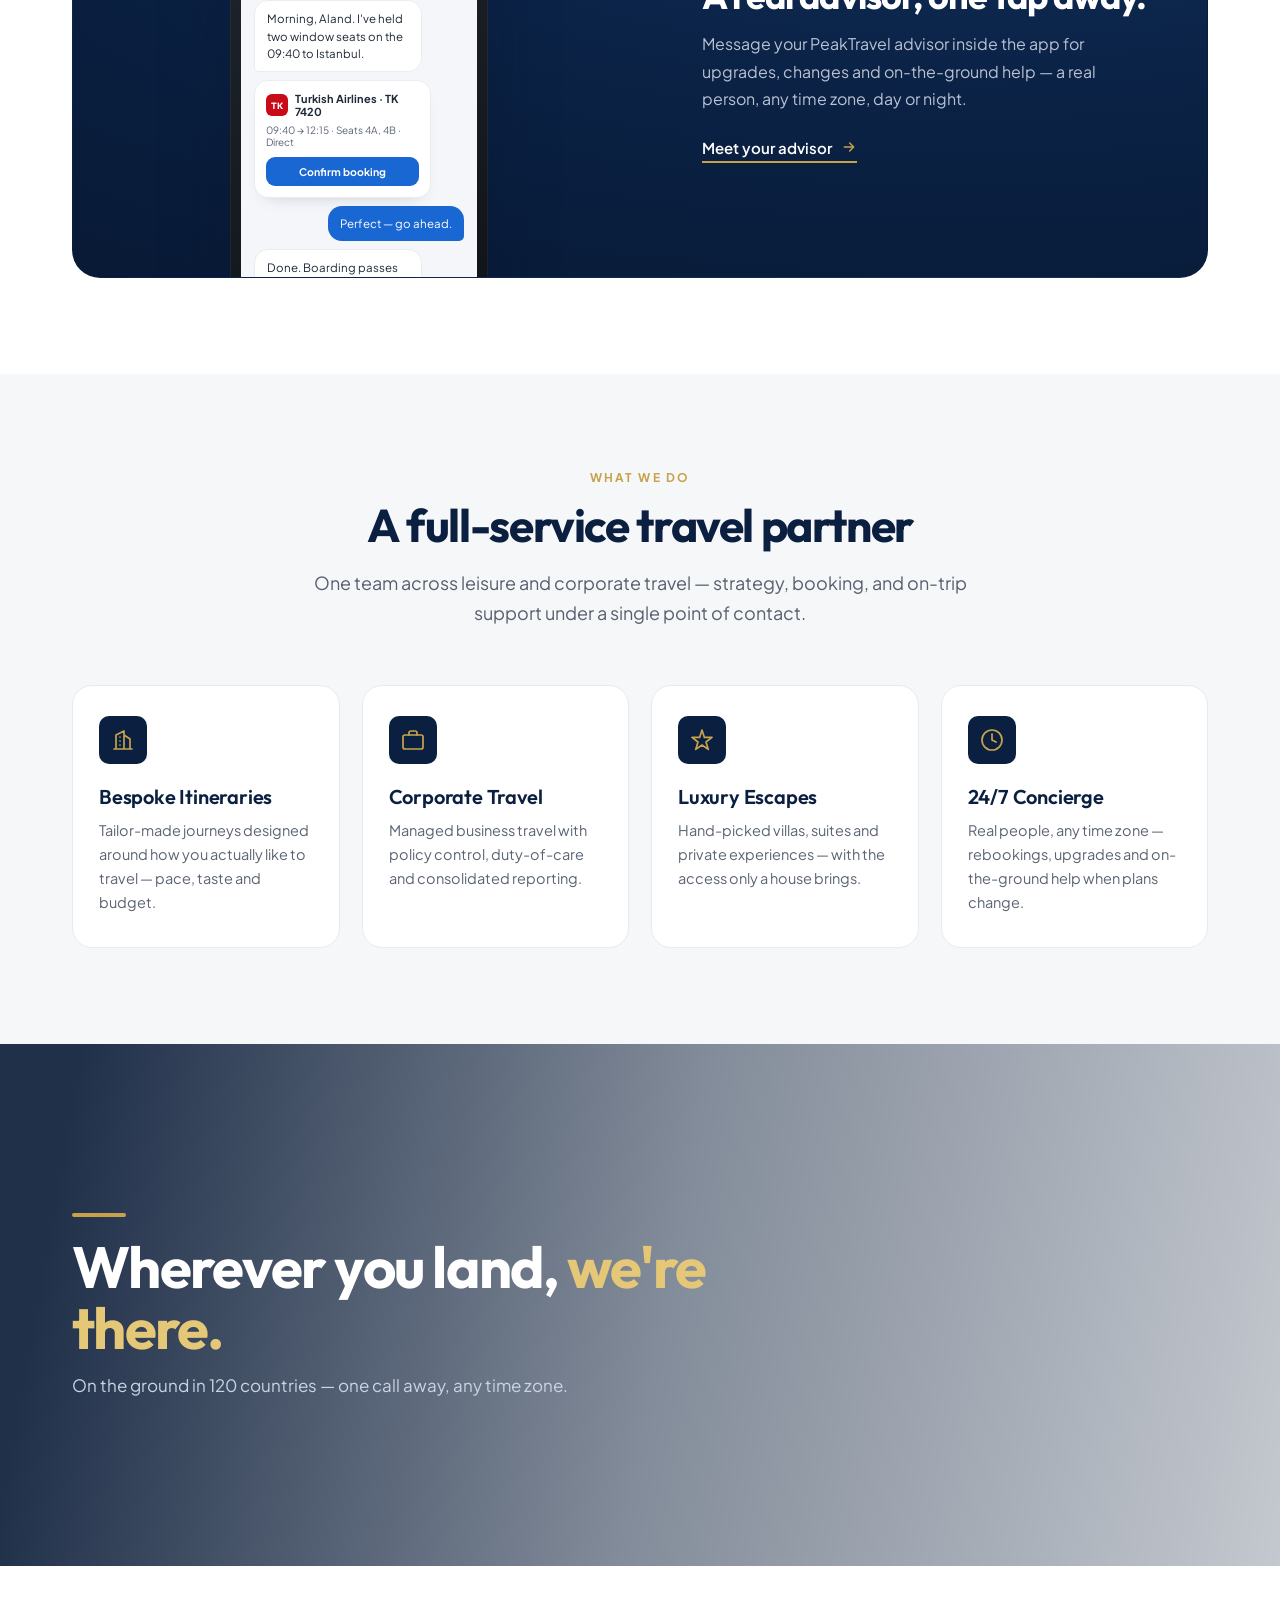
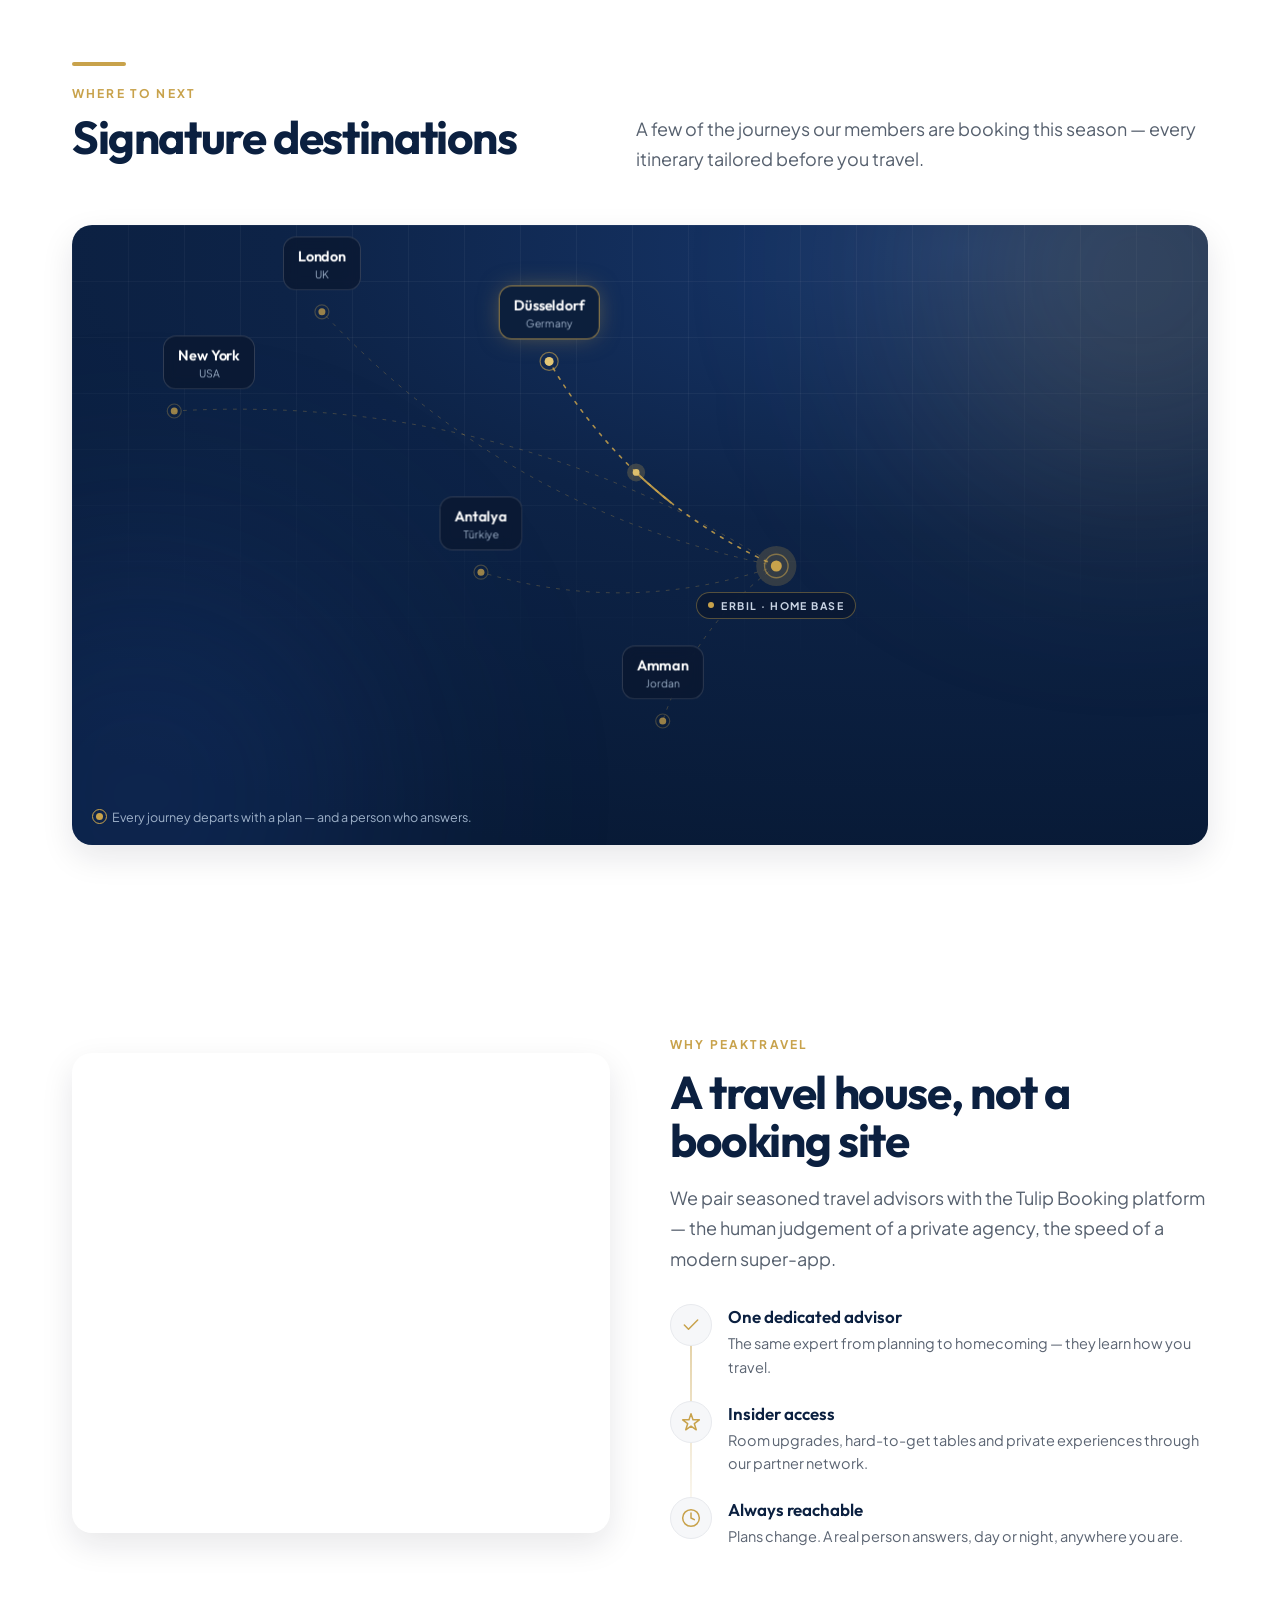
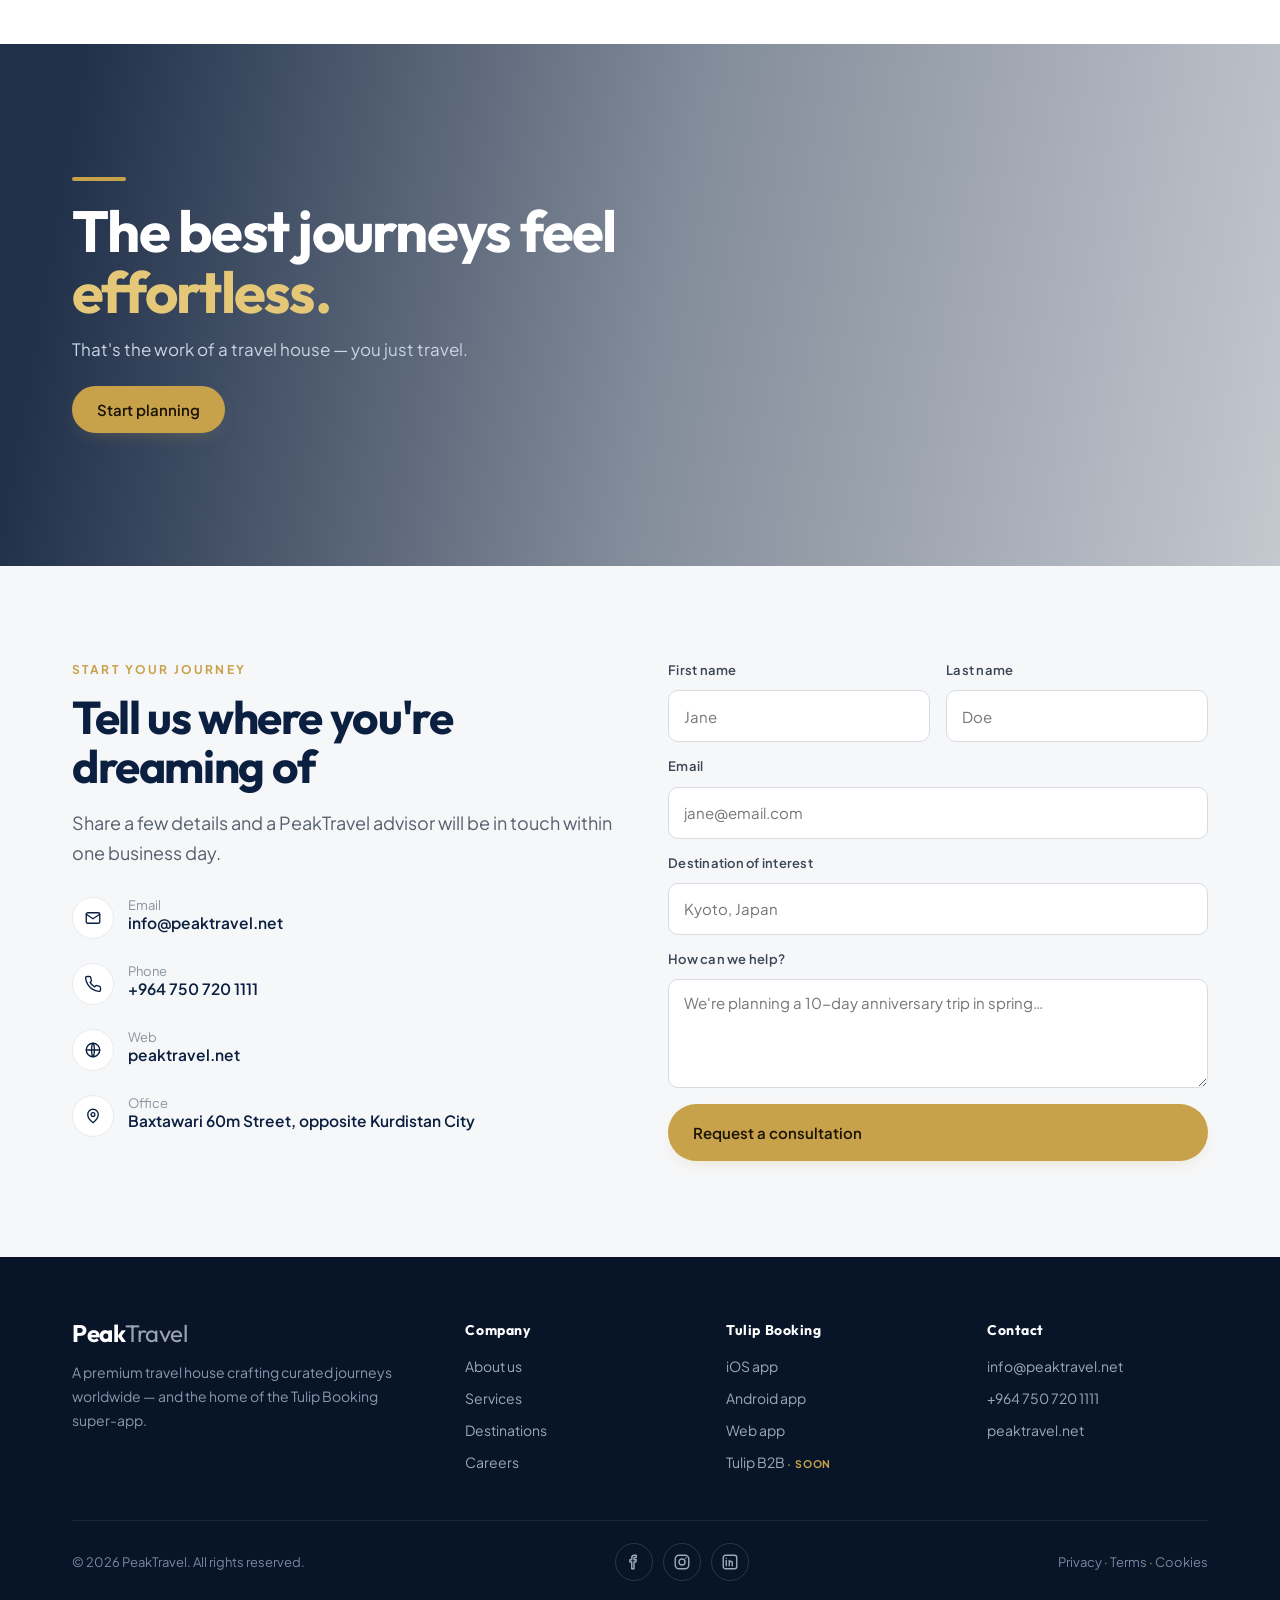
==== commit 95c7d916: "Update header Facebook button to refined logo from Claude Design Swaps the header FB icon for a prop" ====
--- a/index.html
+++ b/index.html
@@ -95,10 +95,10 @@
   .mt-icon i:first-child { top: 1px; }
   .mt-icon i:last-child { top: 9px; }
   @media (max-width: 880px) { .nav-cta { display: none; } }
-  .nav-fb { display:inline-flex; align-items:center; justify-content:center; width:40px; height:40px; border-radius:50%; background:#1877F2; border:1px solid #1877F2; color:#fff; transition: background var(--pt-dur), transform var(--pt-dur), box-shadow var(--pt-dur); }
-  .nav-fb:hover { background:#0F6AE0; border-color:#0F6AE0; color:#fff; transform: translateY(-1px); box-shadow: 0 6px 18px -6px rgba(24,119,242,.6); }
-  header.clear .nav-fb { color:#fff; border-color:#1877F2; }
-  header.clear .nav-fb:hover { color:#fff; border-color:#0F6AE0; }
+  .nav-fb { display:inline-flex; align-items:center; justify-content:center; width:42px; height:42px; border-radius:50%; background:#1877F2; overflow:hidden; color:#fff; transition: background var(--pt-dur), transform var(--pt-dur), box-shadow var(--pt-dur); box-shadow: 0 4px 14px -6px rgba(24,119,242,.55); }
+  .nav-fb:hover { background:#0F6AE0; color:#fff; transform: translateY(-2px); box-shadow: 0 10px 22px -8px rgba(24,119,242,.7); }
+  .nav-fb svg { display:block; }
+  header.clear .nav-fb { color:#fff; }
 
   /* ---------- Fullscreen menu takeover ---------- */
   .mega {
@@ -620,7 +620,7 @@
     <a href="#home" class="logo"><span class="peak">Peak</span><span class="travel">Travel</span></a>
     <div class="nav-right">
       <a href="https://www.facebook.com/peaktravelebl" target="_blank" rel="noopener" class="nav-fb" aria-label="PeakTravel on Facebook">
-        <svg width="18" height="18" viewBox="0 0 24 24" fill="currentColor" stroke="none"><path d="M14 8.5V7c0-.7.3-1 1-1h1.5V3H14a3.5 3.5 0 0 0-3.5 3.5V8.5H8.5v3h2v9h3.5v-9h2.3l.4-3z"/></svg>
+        <svg width="42" height="42" viewBox="0 0 36 36" fill="currentColor" aria-hidden="true"><path d="M20.6 36V22.36h4.57l.68-5.31H20.6v-3.39c0-1.54.43-2.58 2.63-2.58l2.81 0V6.53c-.49-.06-2.16-.21-4.1-.21-4.06 0-6.84 2.48-6.84 7.03v3.7h-4.59v5.31h4.59V36H20.6z"/></svg>
       </a>
       <a href="#contact" class="btn btn-gold nav-cta">Plan a Trip</a>
       <button class="menu-trigger" id="megaBtn" aria-expanded="false" aria-label="Open menu" onclick="toggleMega()">
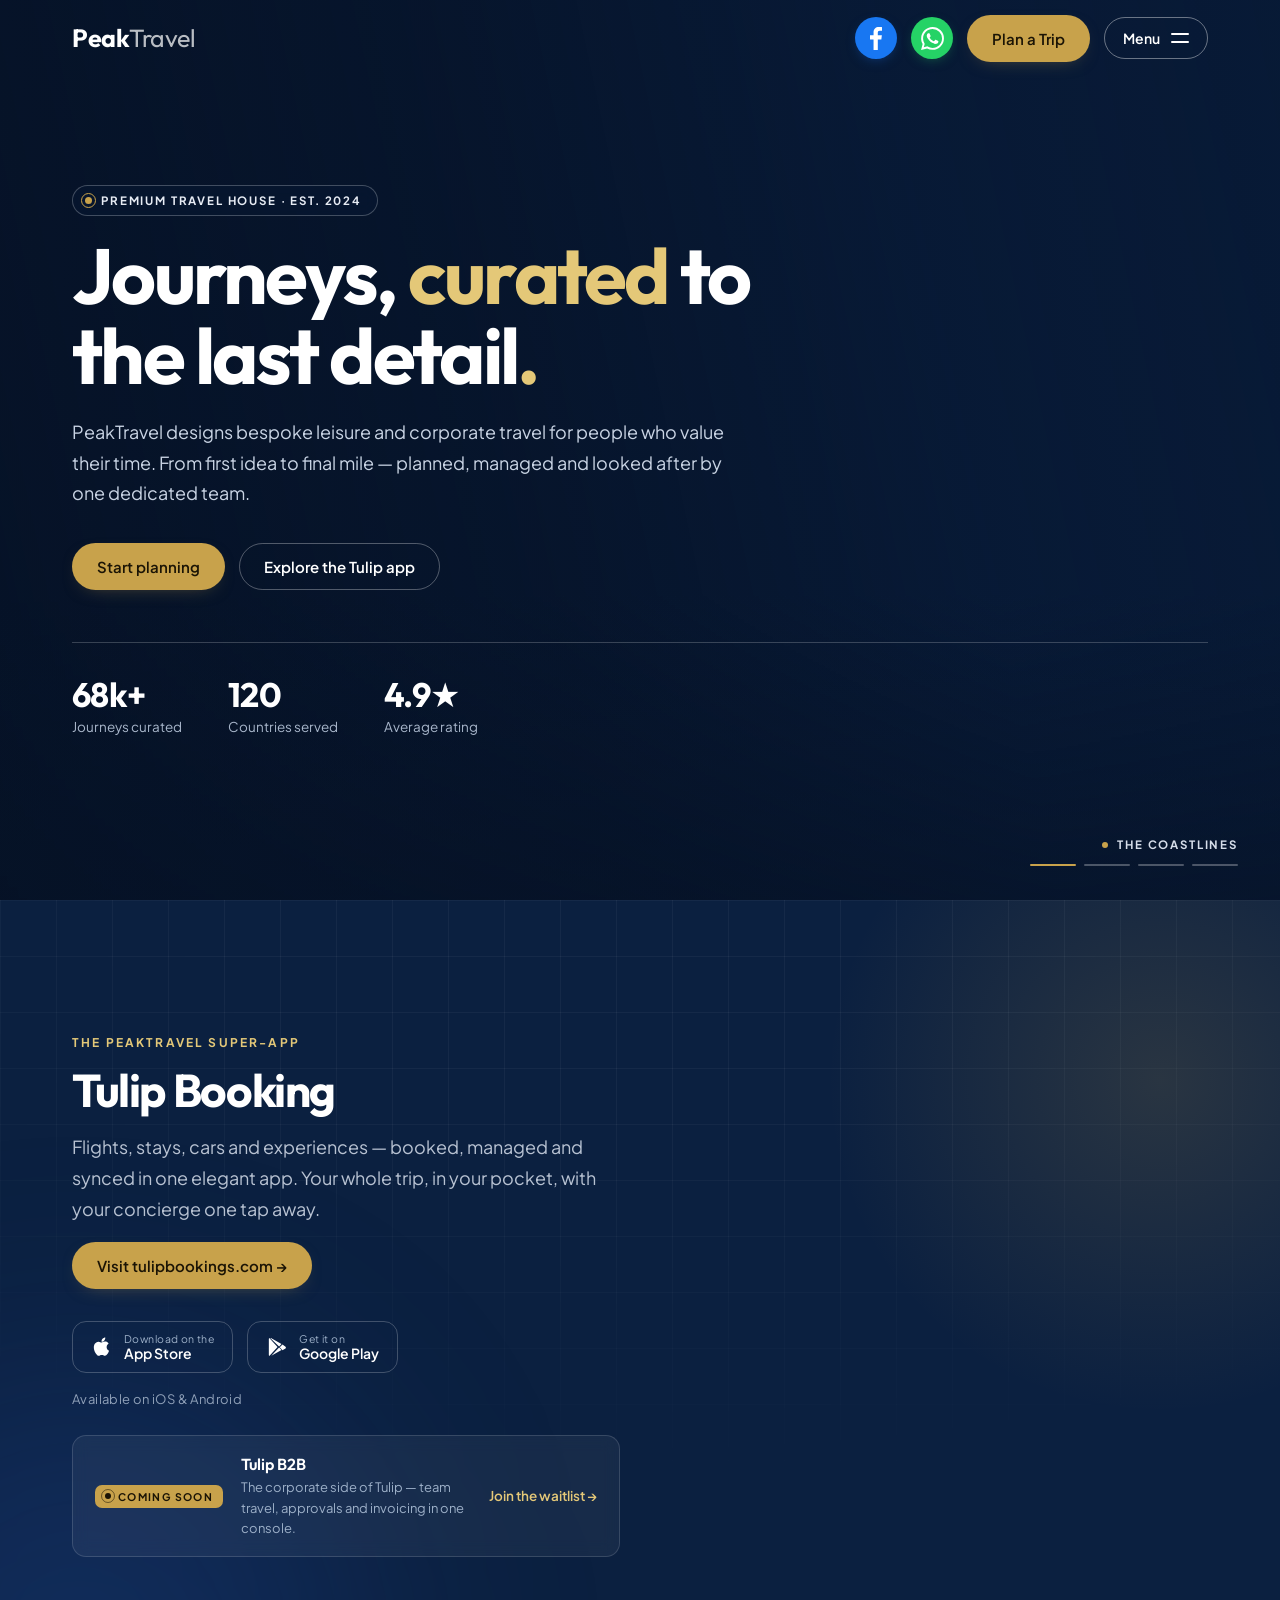
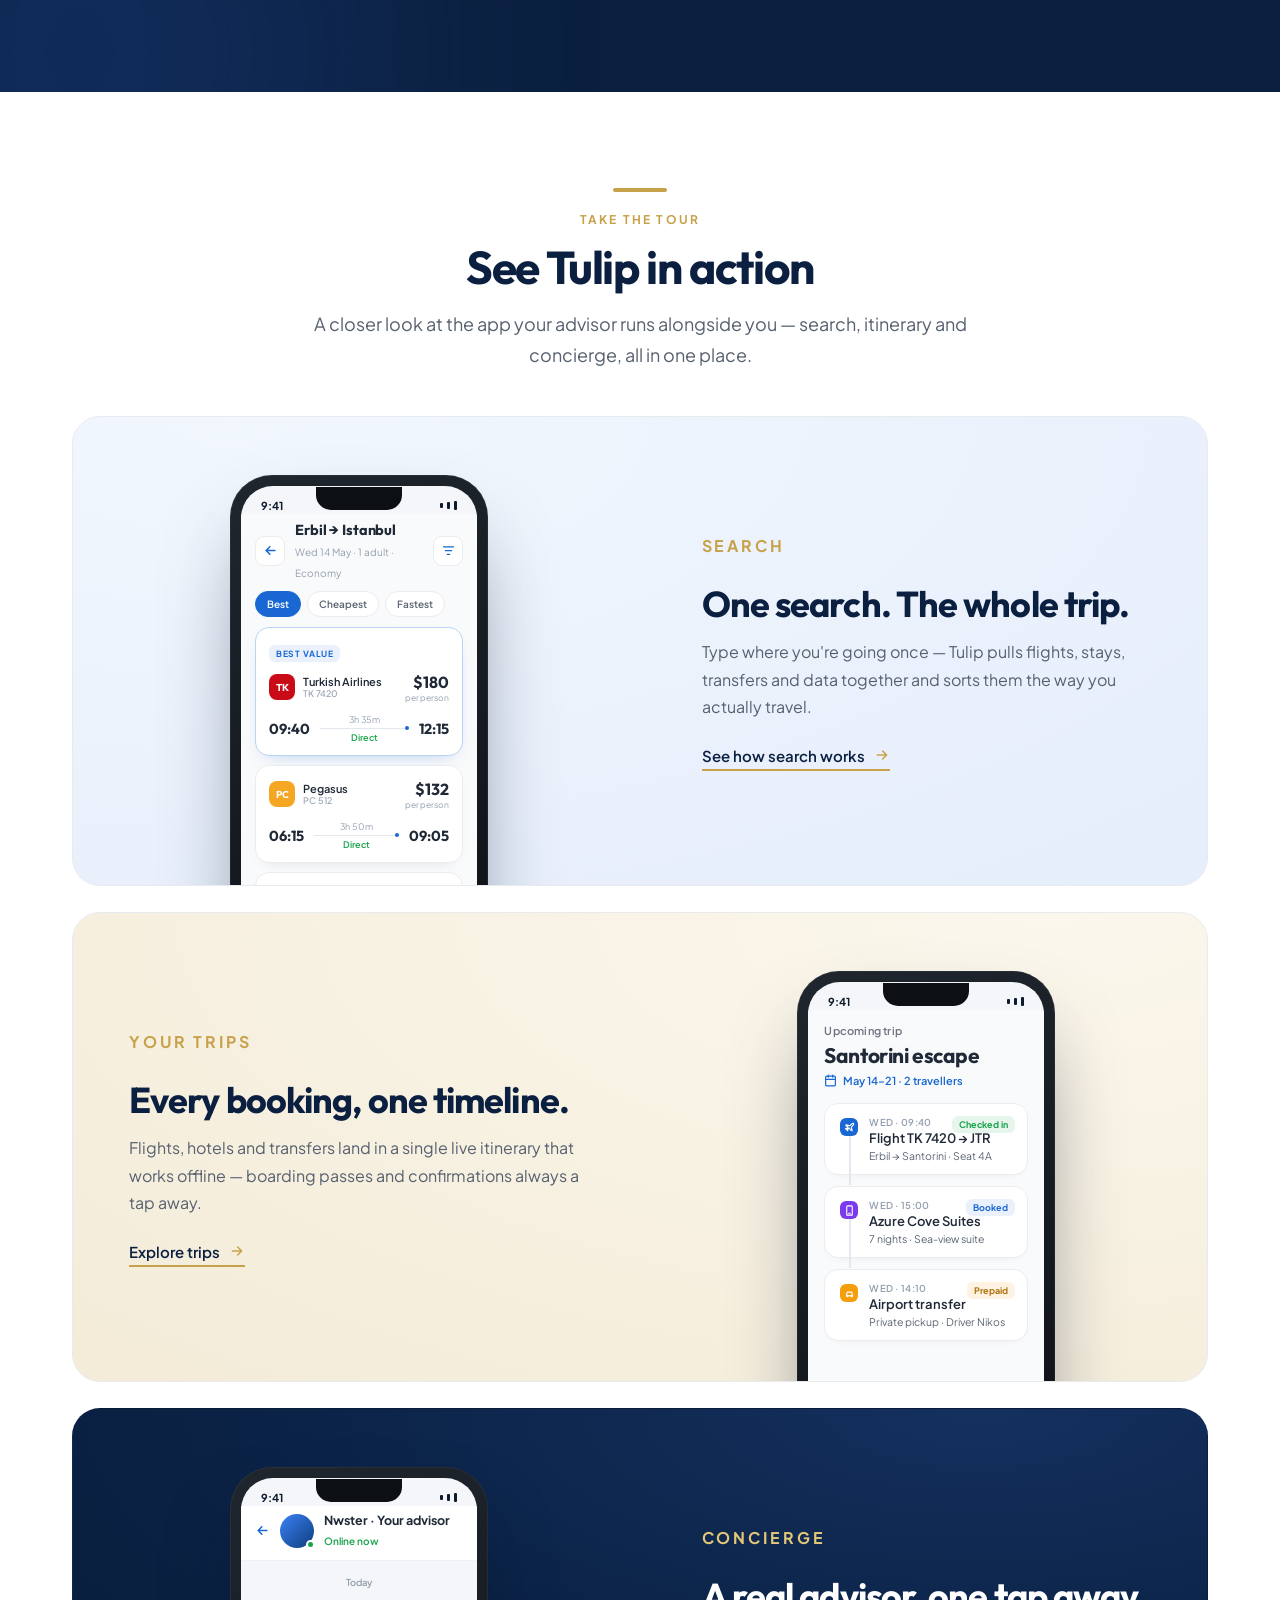
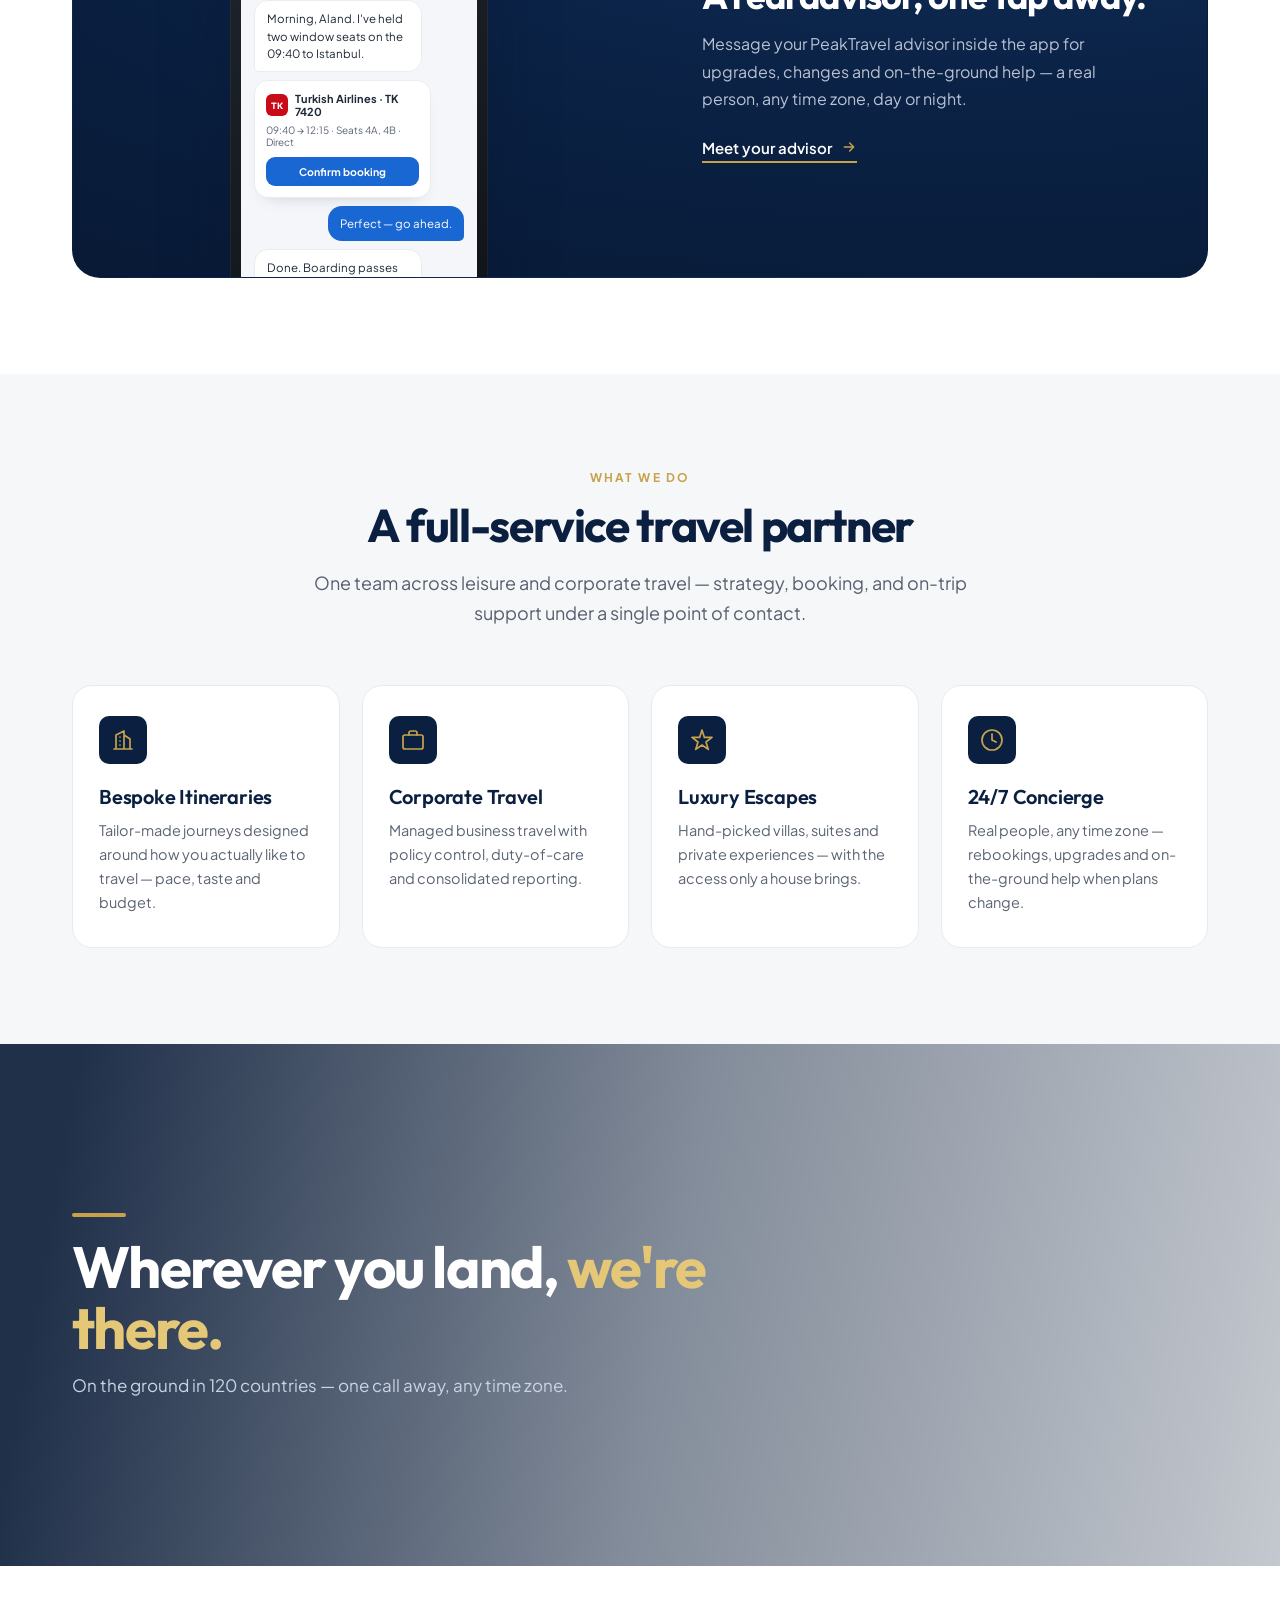
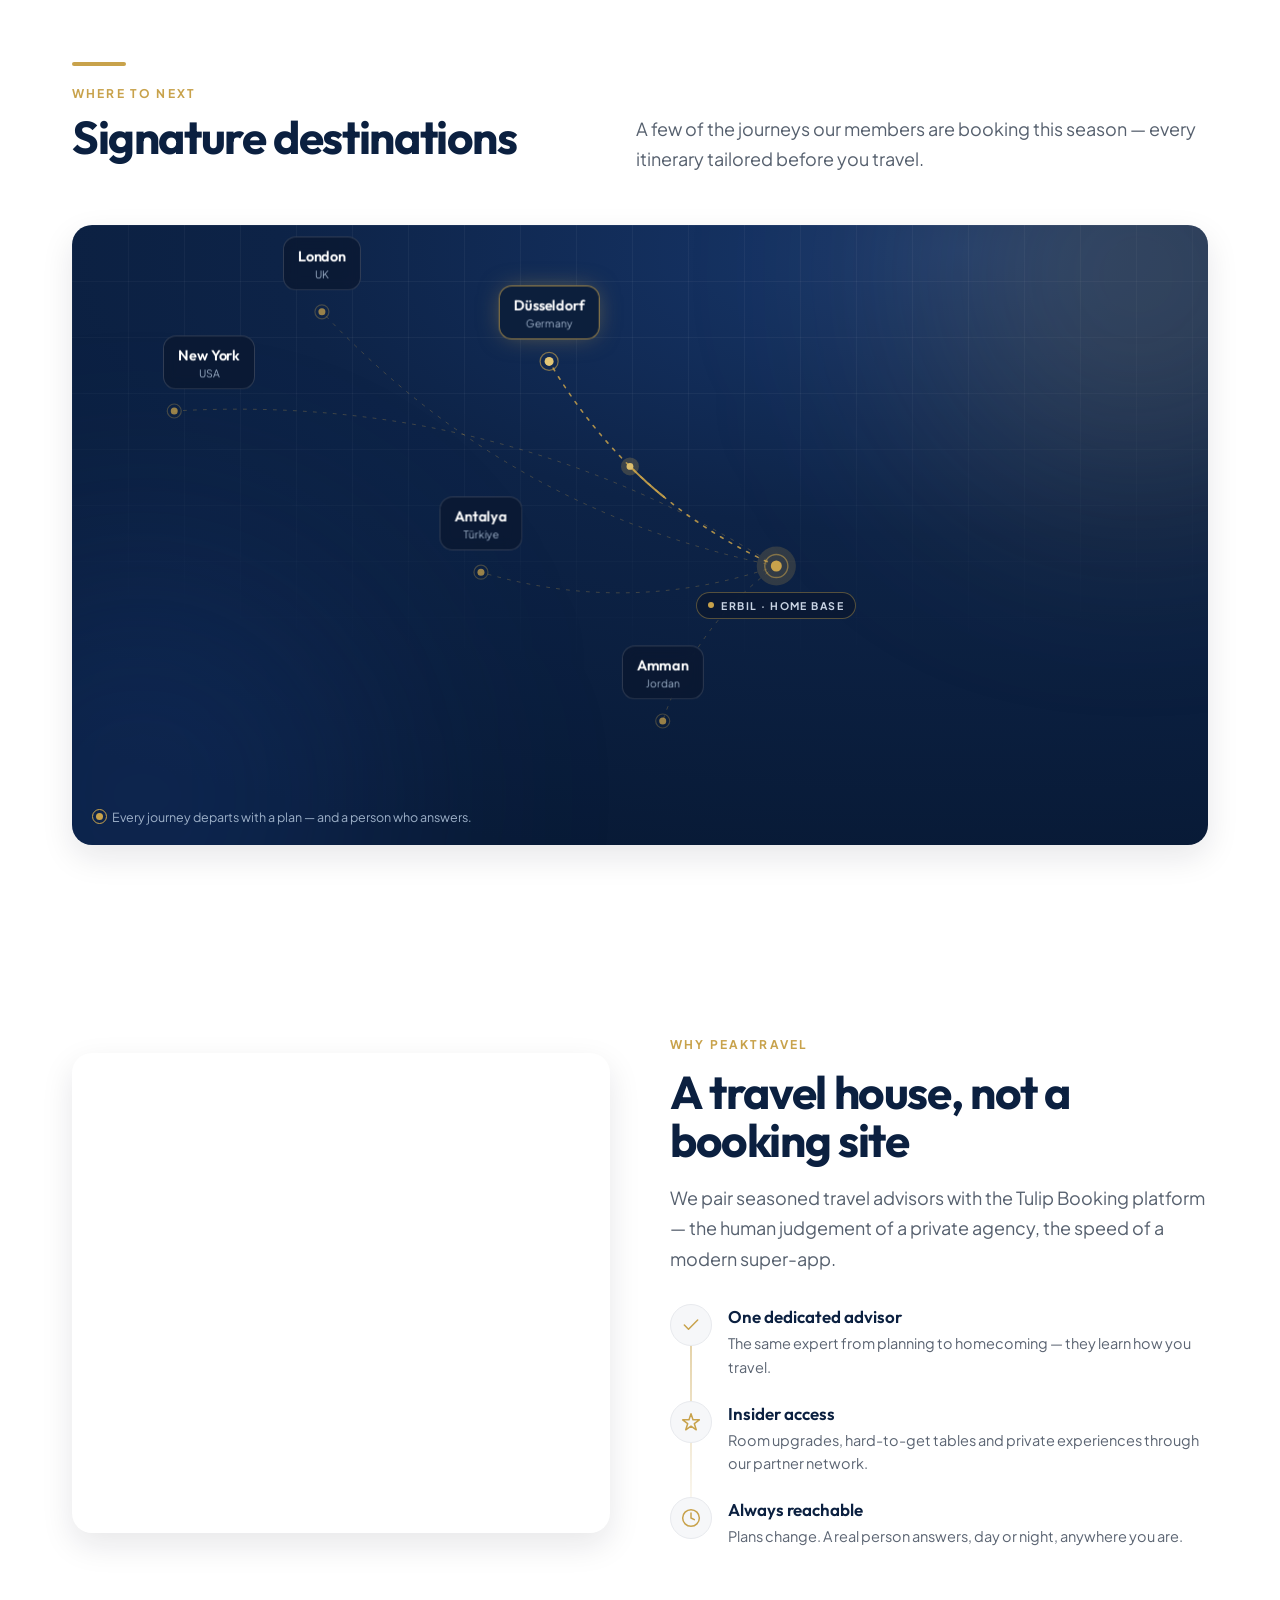
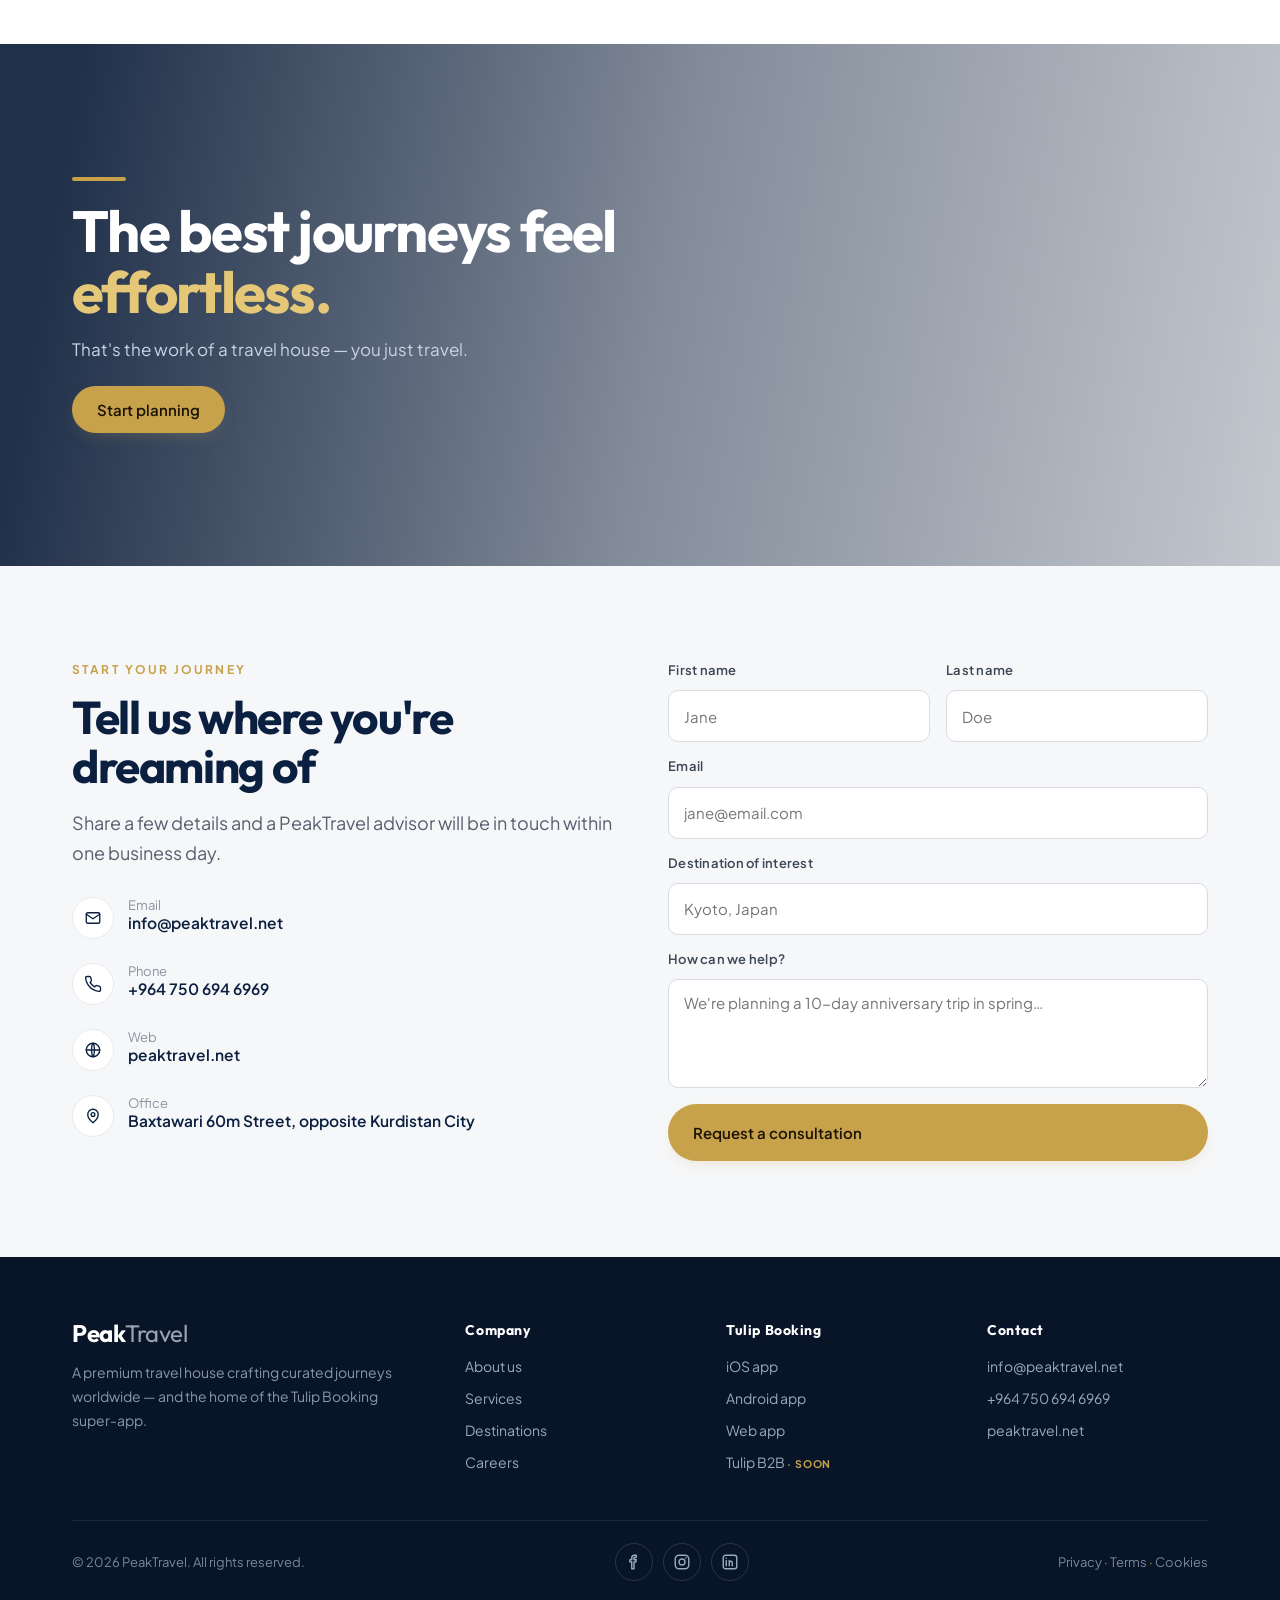
==== commit 21c88017: "Update phone number and add WhatsApp button to header Syncs the phone number change made in Claude D" ====
--- a/index.html
+++ b/index.html
@@ -99,6 +99,10 @@
   .nav-fb:hover { background:#0F6AE0; color:#fff; transform: translateY(-2px); box-shadow: 0 10px 22px -8px rgba(24,119,242,.7); }
   .nav-fb svg { display:block; }
   header.clear .nav-fb { color:#fff; }
+  .nav-wa { display:inline-flex; align-items:center; justify-content:center; width:42px; height:42px; border-radius:50%; background:#25D366; overflow:hidden; color:#fff; transition: background var(--pt-dur), transform var(--pt-dur), box-shadow var(--pt-dur); box-shadow: 0 4px 14px -6px rgba(37,211,102,.55); }
+  .nav-wa:hover { background:#1EBE5B; color:#fff; transform: translateY(-2px); box-shadow: 0 10px 22px -8px rgba(37,211,102,.7); }
+  .nav-wa svg { display:block; }
+  header.clear .nav-wa { color:#fff; }
 
   /* ---------- Fullscreen menu takeover ---------- */
   .mega {
@@ -620,7 +624,10 @@
     <a href="#home" class="logo"><span class="peak">Peak</span><span class="travel">Travel</span></a>
     <div class="nav-right">
       <a href="https://www.facebook.com/peaktravelebl" target="_blank" rel="noopener" class="nav-fb" aria-label="PeakTravel on Facebook">
-        <svg width="42" height="42" viewBox="0 0 36 36" fill="currentColor" aria-hidden="true"><path d="M20.6 36V22.36h4.57l.68-5.31H20.6v-3.39c0-1.54.43-2.58 2.63-2.58l2.81 0V6.53c-.49-.06-2.16-.21-4.1-.21-4.06 0-6.84 2.48-6.84 7.03v3.7h-4.59v5.31h4.59V36H20.6z"/></svg>
+        <svg width="12.03" height="23" viewBox="10.51 6.32 15.53 29.68" fill="currentColor" aria-hidden="true"><path d="M20.6 36V22.36h4.57l.68-5.31H20.6v-3.39c0-1.54.43-2.58 2.63-2.58l2.81 0V6.53c-.49-.06-2.16-.21-4.1-.21-4.06 0-6.84 2.48-6.84 7.03v3.7h-4.59v5.31h4.59V36H20.6z"/></svg>
+      </a>
+      <a href="https://wa.me/9647506946969" target="_blank" rel="noopener" class="nav-wa" aria-label="PeakTravel on WhatsApp">
+        <svg width="23" height="23" viewBox="0 0 24 24" fill="currentColor" aria-hidden="true"><path d="M17.472 14.382c-.297-.149-1.758-.867-2.03-.967-.273-.099-.471-.148-.67.15-.197.297-.767.966-.94 1.164-.173.199-.347.223-.644.075-.297-.15-1.255-.463-2.39-1.475-.883-.788-1.48-1.761-1.653-2.059-.173-.297-.018-.458.13-.606.134-.133.298-.347.446-.52.149-.174.198-.298.298-.497.099-.198.05-.371-.025-.52-.075-.149-.669-1.612-.916-2.207-.242-.579-.487-.5-.669-.51a12.8 12.8 0 0 0-.57-.01c-.198 0-.52.074-.792.372-.272.297-1.04 1.016-1.04 2.479 0 1.462 1.065 2.875 1.213 3.074.149.198 2.096 3.2 5.077 4.487.709.306 1.262.489 1.694.625.712.227 1.36.195 1.872.118.571-.085 1.758-.719 2.006-1.413.248-.694.248-1.289.173-1.413-.074-.124-.272-.198-.57-.347m-5.421 7.403h-.004a9.87 9.87 0 0 1-5.031-1.378l-.361-.214-3.741.982.998-3.648-.235-.374a9.86 9.86 0 0 1-1.51-5.26c.001-5.45 4.436-9.884 9.888-9.884a9.82 9.82 0 0 1 6.988 2.896 9.825 9.825 0 0 1 2.893 6.994c-.003 5.45-4.437 9.884-9.885 9.884m8.413-18.297A11.815 11.815 0 0 0 12.05 0C5.495 0 .16 5.335.157 11.892c0 2.096.547 4.142 1.588 5.945L.057 24l6.305-1.654a11.882 11.882 0 0 0 5.683 1.448h.005c6.554 0 11.89-5.335 11.893-11.893a11.821 11.821 0 0 0-3.48-8.413"/></svg>
       </a>
       <a href="#contact" class="btn btn-gold nav-cta">Plan a Trip</a>
       <button class="menu-trigger" id="megaBtn" aria-expanded="false" aria-label="Open menu" onclick="toggleMega()">
@@ -661,7 +668,7 @@
     </div>
     <div class="mega-foot">
       <span><b>info@peaktravel.net</b></span>
-      <span>+964 750 720 1111</span>
+      <span>+964 750 694 6969</span>
       <span>Erbil · Kurdistan Region</span>
     </div>
   </div>
@@ -1039,7 +1046,7 @@
       <p class="lead" style="margin-bottom:28px;">Share a few details and a PeakTravel advisor will be in touch within one business day.</p>
       <div class="contact-info">
         <div class="ci"><div class="b"><svg width="18" height="18" viewBox="0 0 24 24" fill="none" stroke="currentColor" stroke-width="1.8" stroke-linecap="round" stroke-linejoin="round"><rect x="3" y="5" width="18" height="14" rx="2"/><path d="m3 7 9 6 9-6"/></svg></div><div><div class="t1">Email</div><div class="t2">info@peaktravel.net</div></div></div>
-        <div class="ci"><div class="b"><svg width="18" height="18" viewBox="0 0 24 24" fill="none" stroke="currentColor" stroke-width="1.8" stroke-linecap="round" stroke-linejoin="round"><path d="M22 16.9v3a2 2 0 0 1-2.2 2 19.8 19.8 0 0 1-8.6-3 19.5 19.5 0 0 1-6-6 19.8 19.8 0 0 1-3-8.6A2 2 0 0 1 4.1 2h3a2 2 0 0 1 2 1.7c.1 1 .4 1.9.7 2.8a2 2 0 0 1-.5 2.1L8.1 9.9a16 16 0 0 0 6 6l1.3-1.3a2 2 0 0 1 2.1-.4c.9.3 1.8.6 2.8.7a2 2 0 0 1 1.7 2z"/></svg></div><div><div class="t1">Phone</div><div class="t2">+964 750 720 1111</div></div></div>
+        <div class="ci"><div class="b"><svg width="18" height="18" viewBox="0 0 24 24" fill="none" stroke="currentColor" stroke-width="1.8" stroke-linecap="round" stroke-linejoin="round"><path d="M22 16.9v3a2 2 0 0 1-2.2 2 19.8 19.8 0 0 1-8.6-3 19.5 19.5 0 0 1-6-6 19.8 19.8 0 0 1-3-8.6A2 2 0 0 1 4.1 2h3a2 2 0 0 1 2 1.7c.1 1 .4 1.9.7 2.8a2 2 0 0 1-.5 2.1L8.1 9.9a16 16 0 0 0 6 6l1.3-1.3a2 2 0 0 1 2.1-.4c.9.3 1.8.6 2.8.7a2 2 0 0 1 1.7 2z"/></svg></div><div><div class="t1">Phone</div><div class="t2">+964 750 694 6969</div></div></div>
         <div class="ci"><div class="b"><svg width="18" height="18" viewBox="0 0 24 24" fill="none" stroke="currentColor" stroke-width="1.8" stroke-linecap="round" stroke-linejoin="round"><circle cx="12" cy="12" r="9"/><path d="M3 12h18M12 3c2.5 2.5 2.5 15 0 18M12 3c-2.5 2.5-2.5 15 0 18"/></svg></div><div><div class="t1">Web</div><div class="t2">peaktravel.net</div></div></div><div class="ci"><div class="b"><svg width="18" height="18" viewBox="0 0 24 24" fill="none" stroke="currentColor" stroke-width="1.8" stroke-linecap="round" stroke-linejoin="round"><path d="M12 21s-7-5.5-7-11a7 7 0 0 1 14 0c0 5.5-7 11-7 11z"/><circle cx="12" cy="10" r="2.5"/></svg></div><div><div class="t1">Office</div><div class="t2">Baxtawari 60m Street, opposite Kurdistan City</div></div></div>
       </div>
     </div>
@@ -1067,7 +1074,7 @@
       </div>
       <div><h5>Company</h5><ul><li><a href="#about">About us</a></li><li><a href="#services">Services</a></li><li><a href="#destinations">Destinations</a></li><li><a href="#contact">Careers</a></li></ul></div>
       <div><h5>Tulip Booking</h5><ul><li><a href="#tulip">iOS app</a></li><li><a href="#tulip">Android app</a></li><li><a href="https://tulipbookings.com" target="_blank" rel="noopener">Web app</a></li><li><a href="#tulip-b2b">Tulip B2B <span style="font-size:10.5px;font-weight:700;letter-spacing:.08em;text-transform:uppercase;color:var(--gold);">· Soon</span></a></li></ul></div>
-      <div><h5>Contact</h5><ul><li><a href="#contact">info@peaktravel.net</a></li><li><a href="#contact">+964 750 720 1111</a></li><li><a href="#contact">peaktravel.net</a></li></ul></div>
+      <div><h5>Contact</h5><ul><li><a href="#contact">info@peaktravel.net</a></li><li><a href="#contact">+964 750 694 6969</a></li><li><a href="#contact">peaktravel.net</a></li></ul></div>
     </div>
     <div class="bottom">
       <span>© 2026 PeakTravel. All rights reserved.</span>
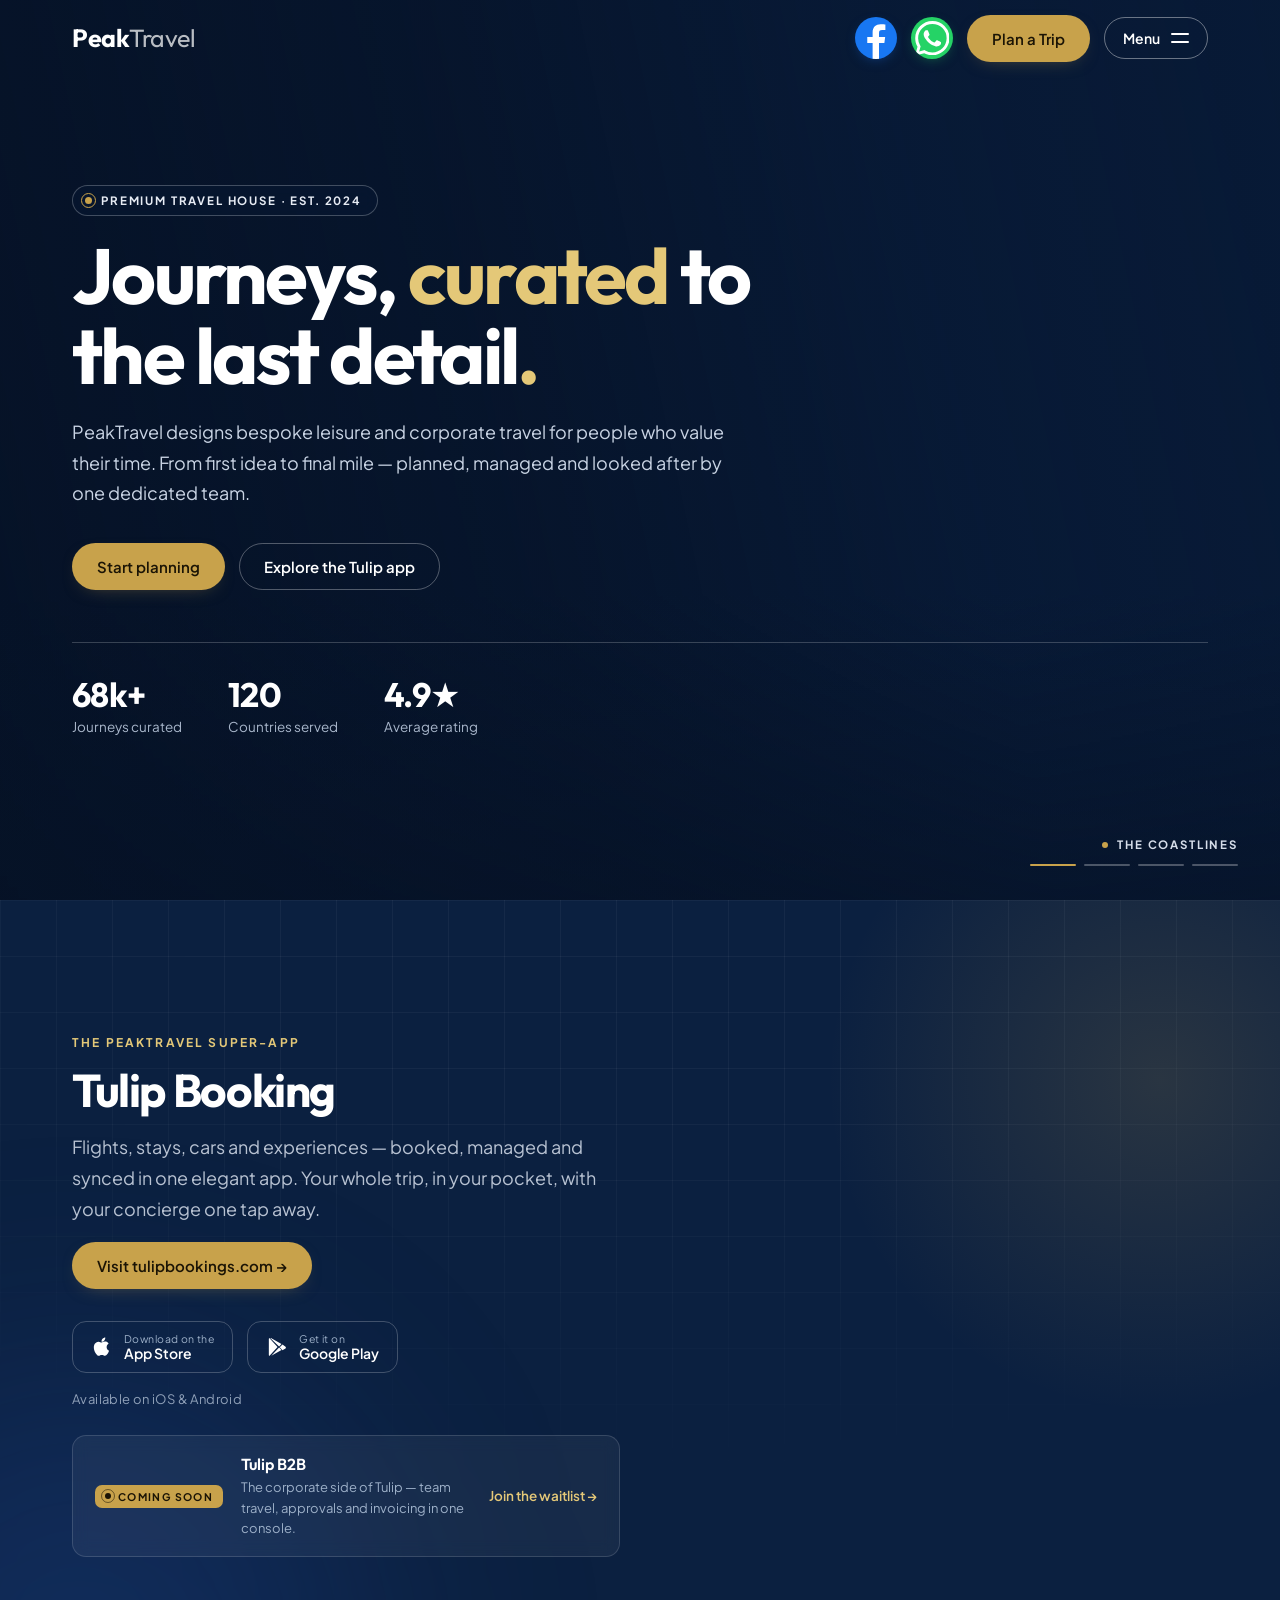
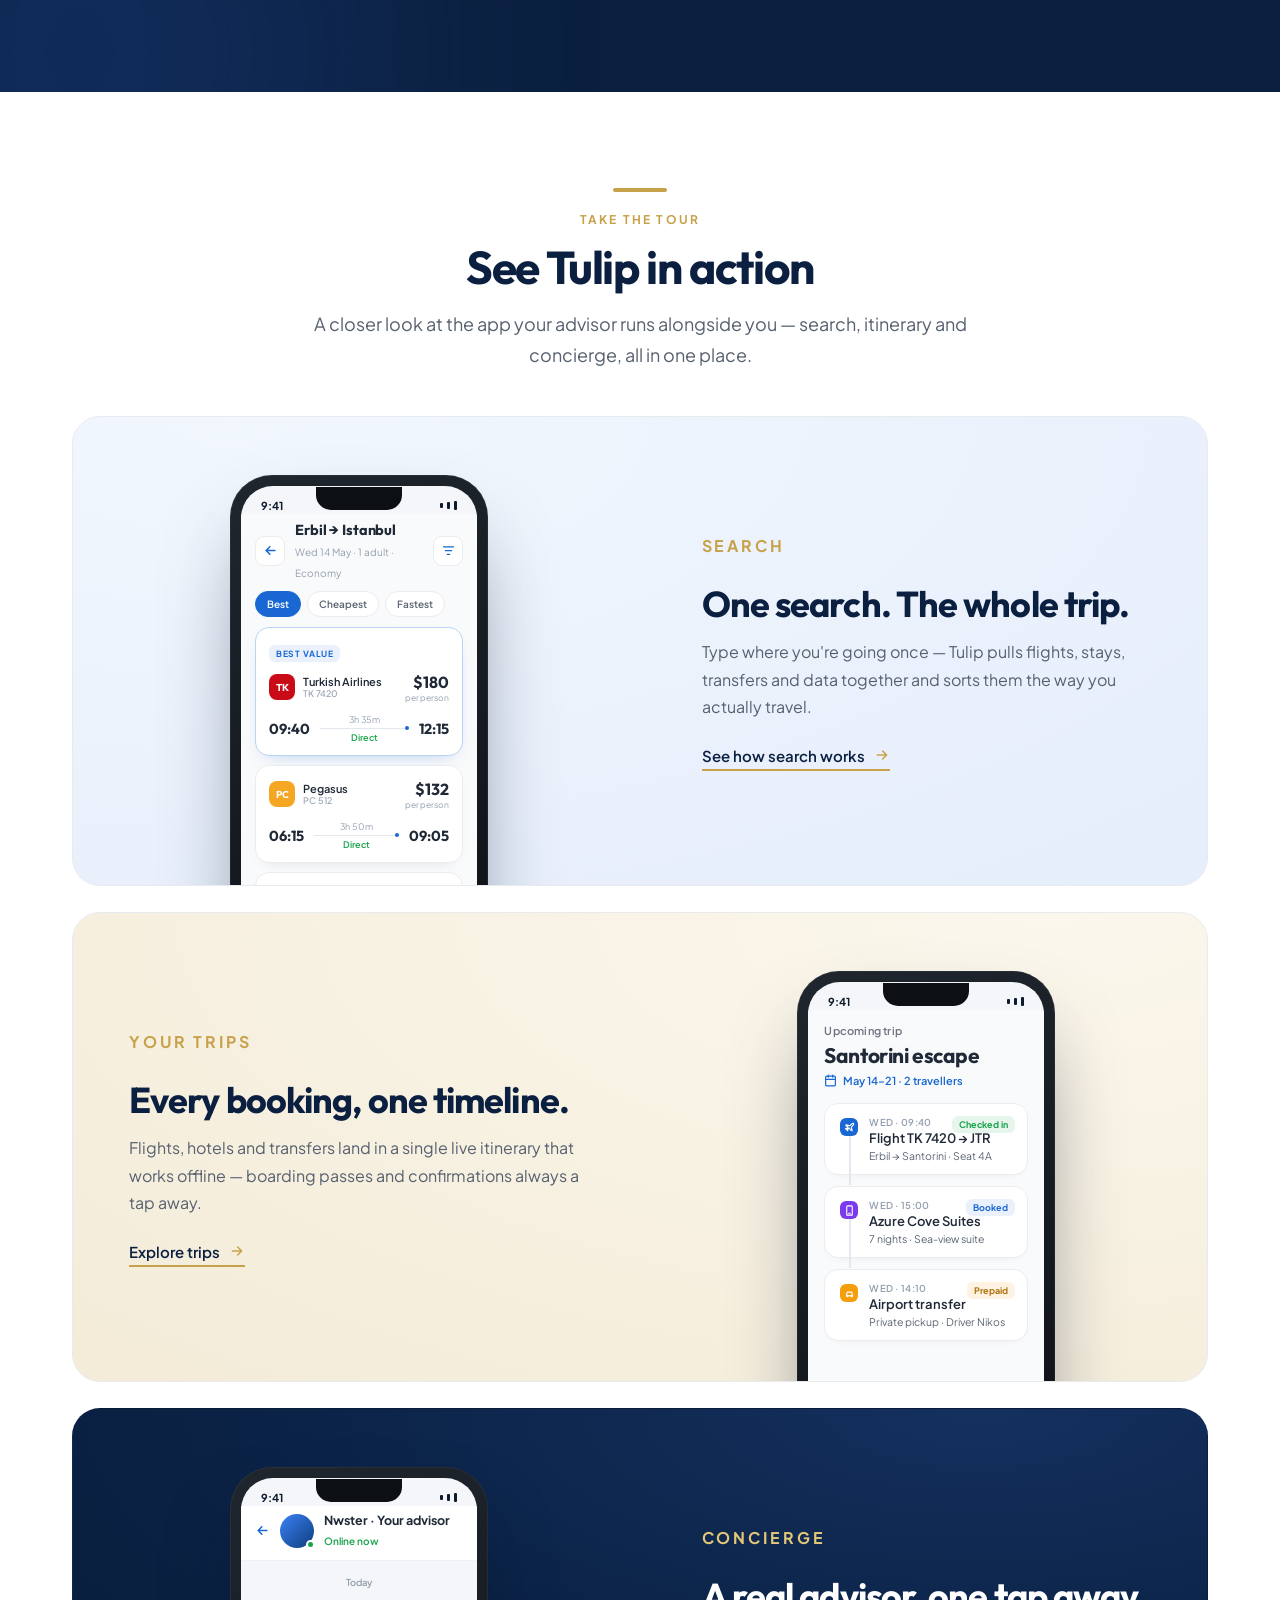
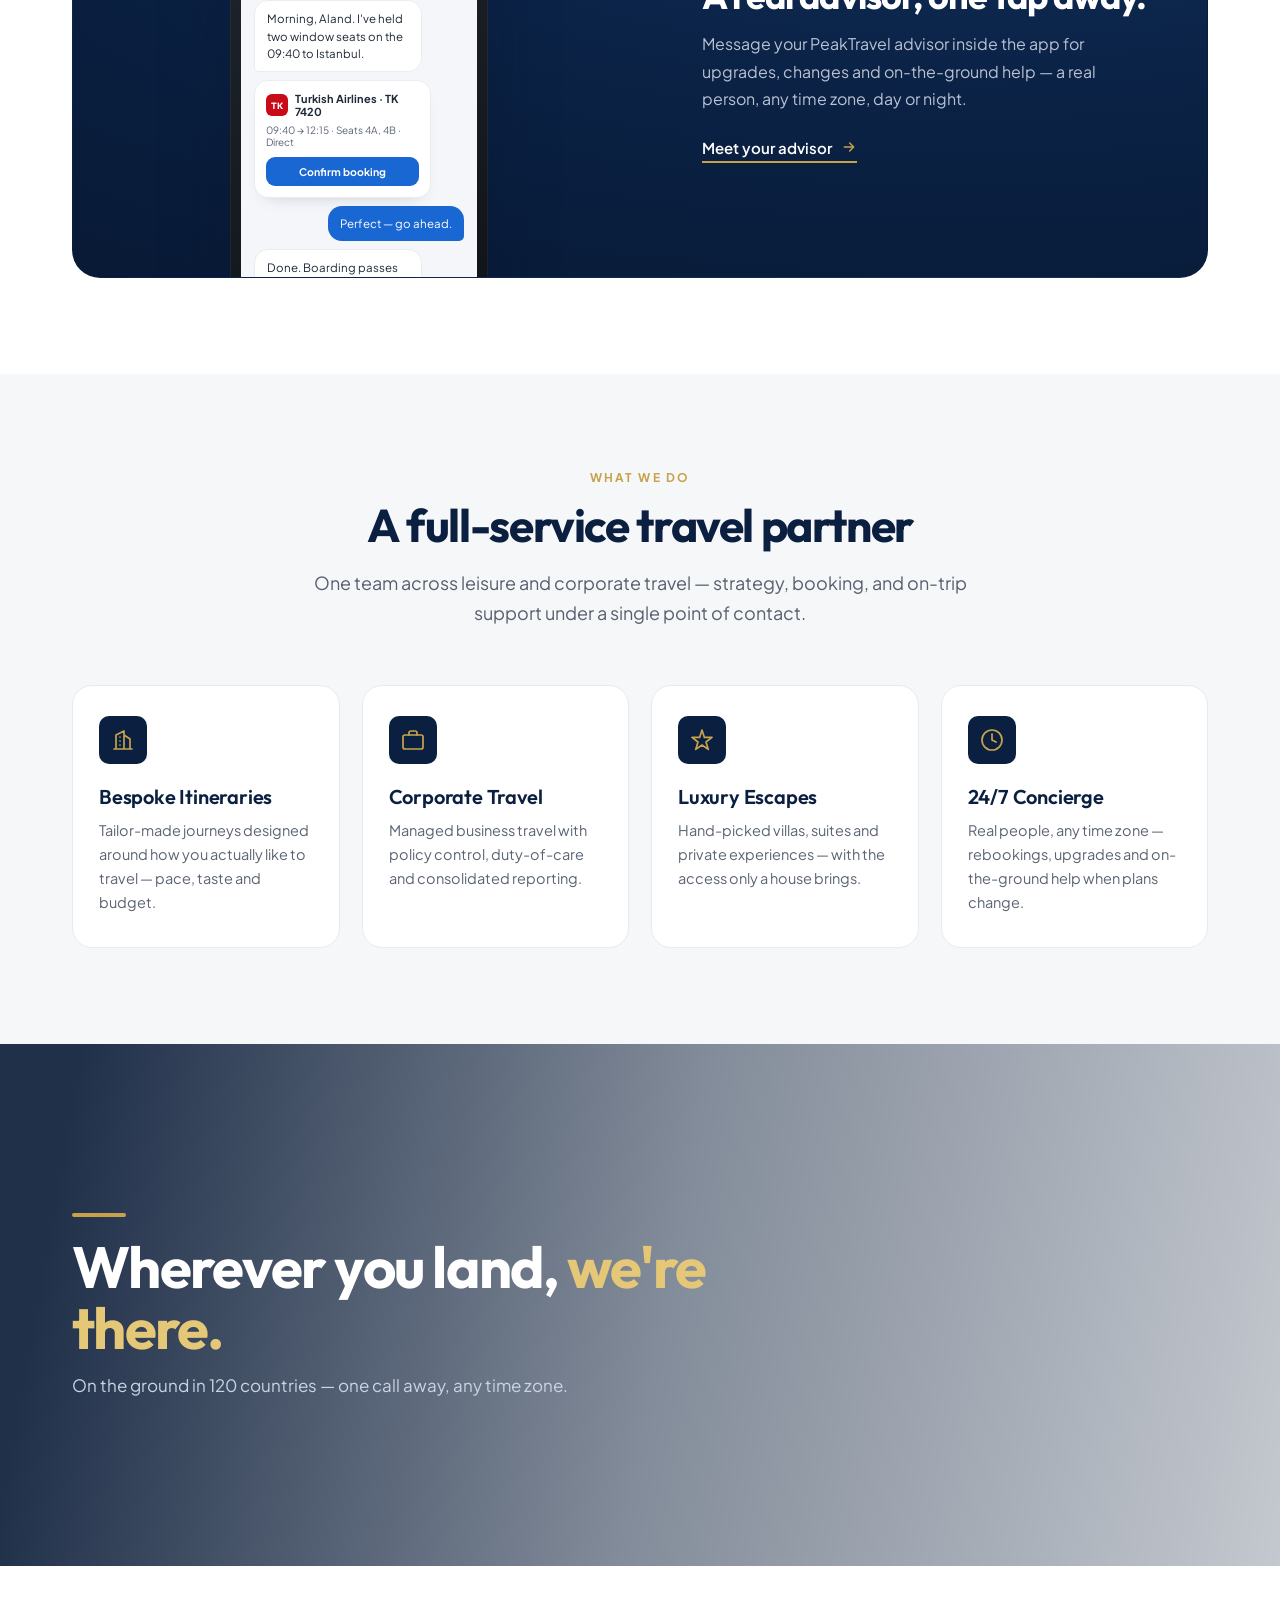
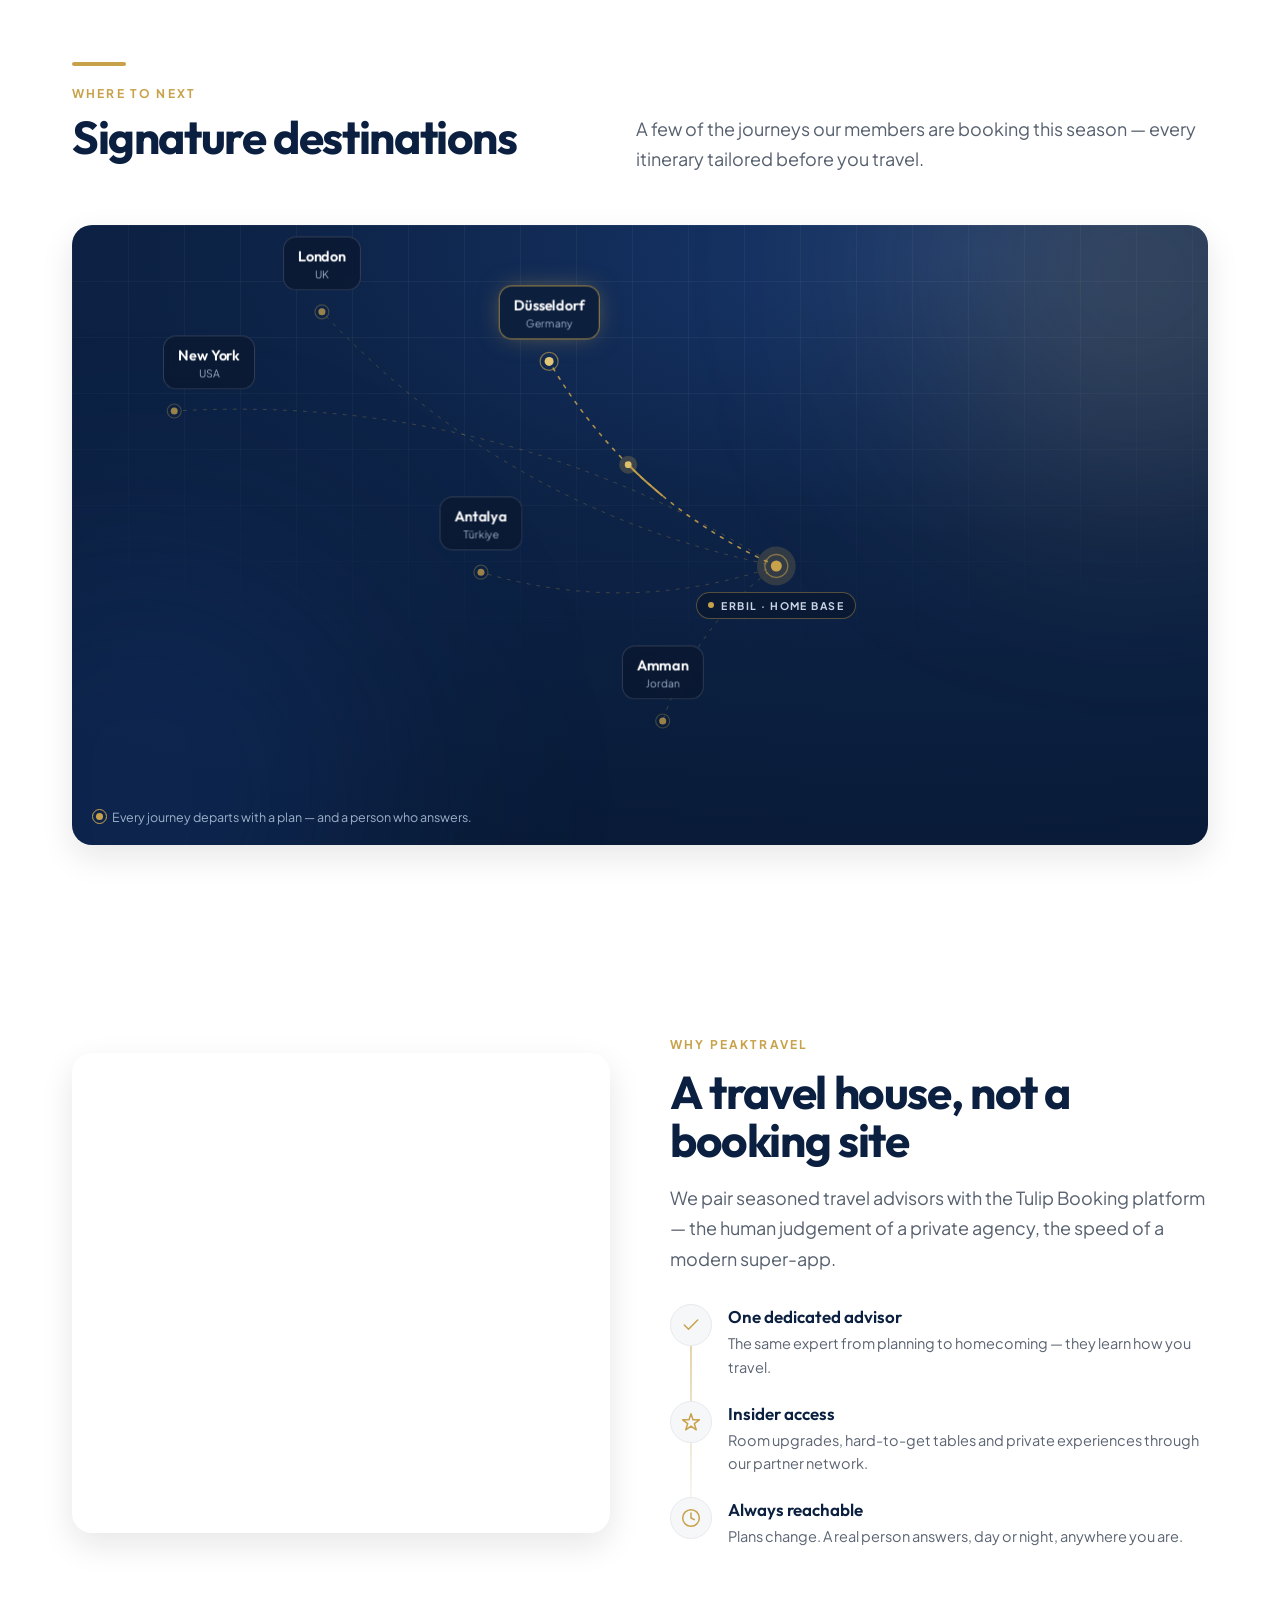
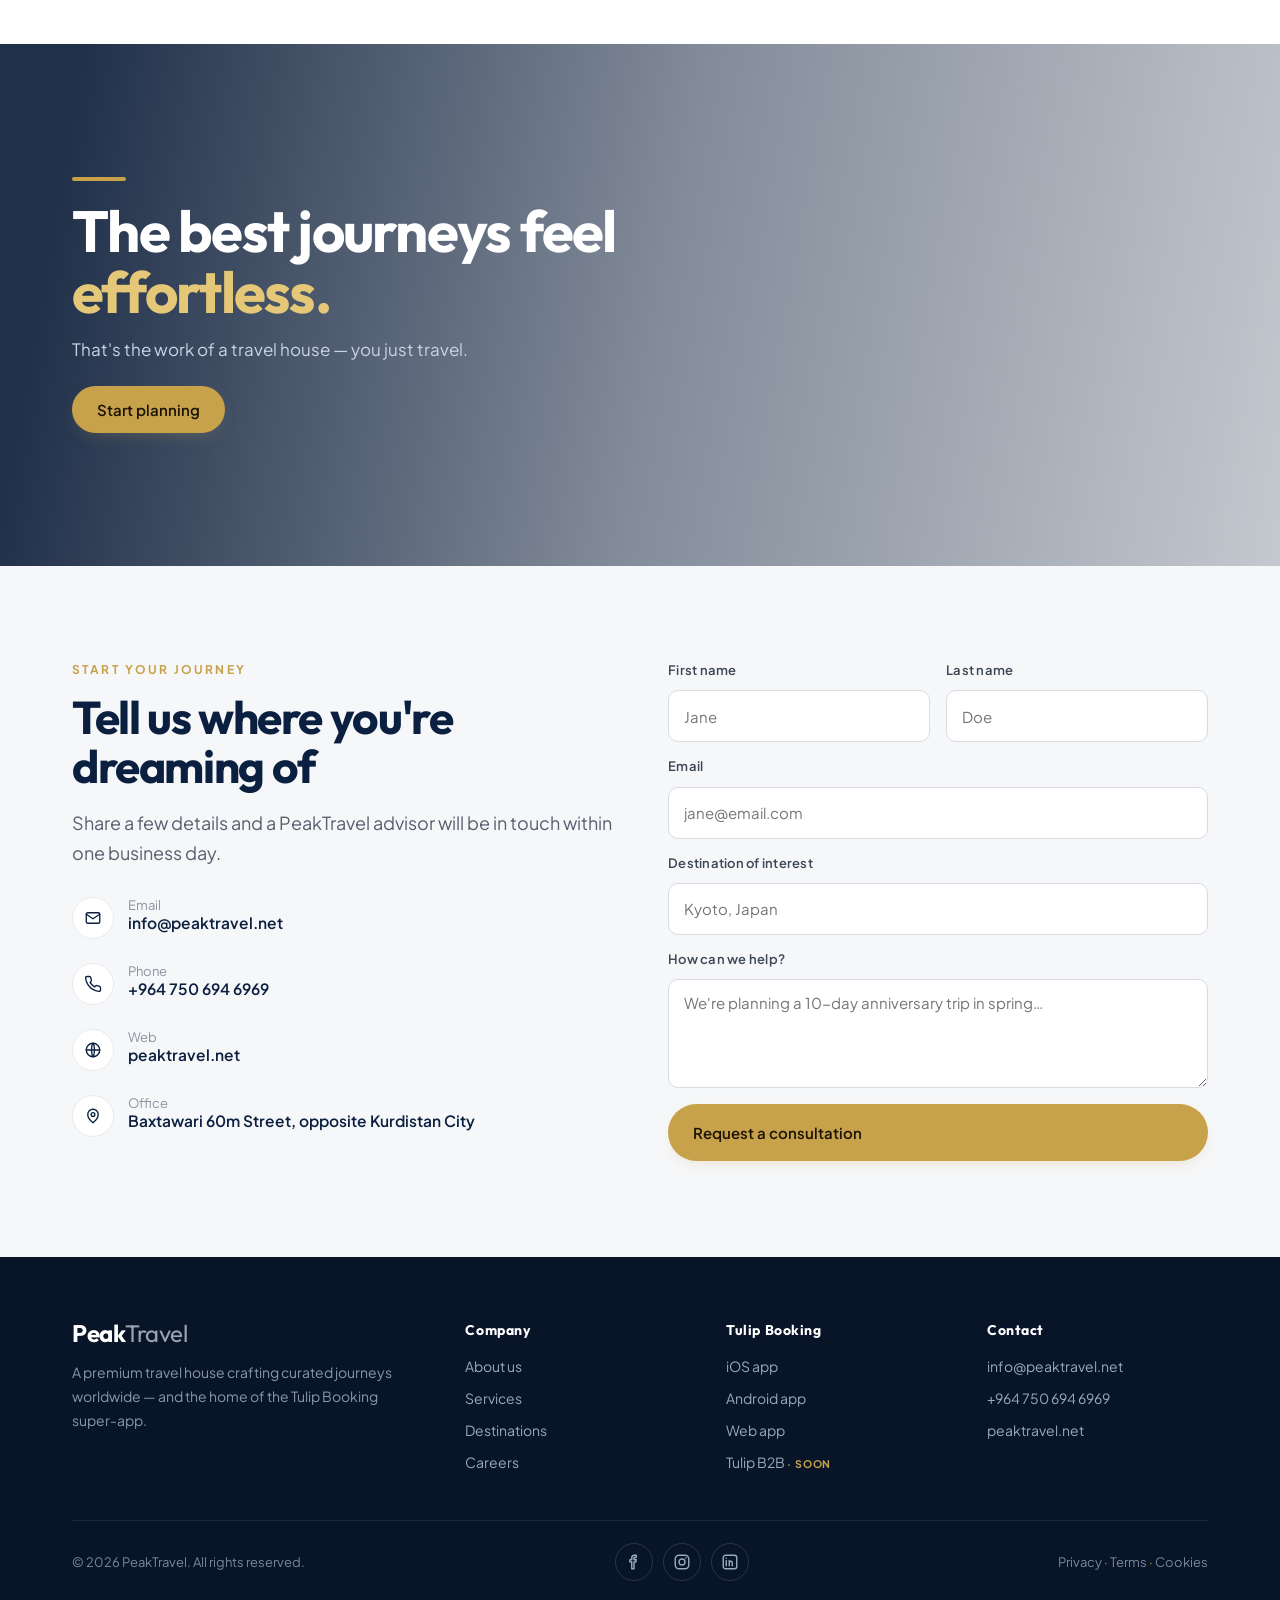
==== commit f1594837: "Restore original Facebook glyph, scale WhatsApp up to match it Reverses the previous approach. Inste" ====
--- a/index.html
+++ b/index.html
@@ -624,10 +624,10 @@
     <a href="#home" class="logo"><span class="peak">Peak</span><span class="travel">Travel</span></a>
     <div class="nav-right">
       <a href="https://www.facebook.com/peaktravelebl" target="_blank" rel="noopener" class="nav-fb" aria-label="PeakTravel on Facebook">
-        <svg width="12.03" height="23" viewBox="10.51 6.32 15.53 29.68" fill="currentColor" aria-hidden="true"><path d="M20.6 36V22.36h4.57l.68-5.31H20.6v-3.39c0-1.54.43-2.58 2.63-2.58l2.81 0V6.53c-.49-.06-2.16-.21-4.1-.21-4.06 0-6.84 2.48-6.84 7.03v3.7h-4.59v5.31h4.59V36H20.6z"/></svg>
+        <svg width="42" height="42" viewBox="0 0 36 36" fill="currentColor" aria-hidden="true"><path d="M20.6 36V22.36h4.57l.68-5.31H20.6v-3.39c0-1.54.43-2.58 2.63-2.58l2.81 0V6.53c-.49-.06-2.16-.21-4.1-.21-4.06 0-6.84 2.48-6.84 7.03v3.7h-4.59v5.31h4.59V36H20.6z"/></svg>
       </a>
       <a href="https://wa.me/9647506946969" target="_blank" rel="noopener" class="nav-wa" aria-label="PeakTravel on WhatsApp">
-        <svg width="23" height="23" viewBox="0 0 24 24" fill="currentColor" aria-hidden="true"><path d="M17.472 14.382c-.297-.149-1.758-.867-2.03-.967-.273-.099-.471-.148-.67.15-.197.297-.767.966-.94 1.164-.173.199-.347.223-.644.075-.297-.15-1.255-.463-2.39-1.475-.883-.788-1.48-1.761-1.653-2.059-.173-.297-.018-.458.13-.606.134-.133.298-.347.446-.52.149-.174.198-.298.298-.497.099-.198.05-.371-.025-.52-.075-.149-.669-1.612-.916-2.207-.242-.579-.487-.5-.669-.51a12.8 12.8 0 0 0-.57-.01c-.198 0-.52.074-.792.372-.272.297-1.04 1.016-1.04 2.479 0 1.462 1.065 2.875 1.213 3.074.149.198 2.096 3.2 5.077 4.487.709.306 1.262.489 1.694.625.712.227 1.36.195 1.872.118.571-.085 1.758-.719 2.006-1.413.248-.694.248-1.289.173-1.413-.074-.124-.272-.198-.57-.347m-5.421 7.403h-.004a9.87 9.87 0 0 1-5.031-1.378l-.361-.214-3.741.982.998-3.648-.235-.374a9.86 9.86 0 0 1-1.51-5.26c.001-5.45 4.436-9.884 9.888-9.884a9.82 9.82 0 0 1 6.988 2.896 9.825 9.825 0 0 1 2.893 6.994c-.003 5.45-4.437 9.884-9.885 9.884m8.413-18.297A11.815 11.815 0 0 0 12.05 0C5.495 0 .16 5.335.157 11.892c0 2.096.547 4.142 1.588 5.945L.057 24l6.305-1.654a11.882 11.882 0 0 0 5.683 1.448h.005c6.554 0 11.89-5.335 11.893-11.893a11.821 11.821 0 0 0-3.48-8.413"/></svg>
+        <svg width="34.6" height="34.6" viewBox="0 0 24 24" fill="currentColor" aria-hidden="true"><path d="M17.472 14.382c-.297-.149-1.758-.867-2.03-.967-.273-.099-.471-.148-.67.15-.197.297-.767.966-.94 1.164-.173.199-.347.223-.644.075-.297-.15-1.255-.463-2.39-1.475-.883-.788-1.48-1.761-1.653-2.059-.173-.297-.018-.458.13-.606.134-.133.298-.347.446-.52.149-.174.198-.298.298-.497.099-.198.05-.371-.025-.52-.075-.149-.669-1.612-.916-2.207-.242-.579-.487-.5-.669-.51a12.8 12.8 0 0 0-.57-.01c-.198 0-.52.074-.792.372-.272.297-1.04 1.016-1.04 2.479 0 1.462 1.065 2.875 1.213 3.074.149.198 2.096 3.2 5.077 4.487.709.306 1.262.489 1.694.625.712.227 1.36.195 1.872.118.571-.085 1.758-.719 2.006-1.413.248-.694.248-1.289.173-1.413-.074-.124-.272-.198-.57-.347m-5.421 7.403h-.004a9.87 9.87 0 0 1-5.031-1.378l-.361-.214-3.741.982.998-3.648-.235-.374a9.86 9.86 0 0 1-1.51-5.26c.001-5.45 4.436-9.884 9.888-9.884a9.82 9.82 0 0 1 6.988 2.896 9.825 9.825 0 0 1 2.893 6.994c-.003 5.45-4.437 9.884-9.885 9.884m8.413-18.297A11.815 11.815 0 0 0 12.05 0C5.495 0 .16 5.335.157 11.892c0 2.096.547 4.142 1.588 5.945L.057 24l6.305-1.654a11.882 11.882 0 0 0 5.683 1.448h.005c6.554 0 11.89-5.335 11.893-11.893a11.821 11.821 0 0 0-3.48-8.413"/></svg>
       </a>
       <a href="#contact" class="btn btn-gold nav-cta">Plan a Trip</a>
       <button class="menu-trigger" id="megaBtn" aria-expanded="false" aria-label="Open menu" onclick="toggleMega()">
